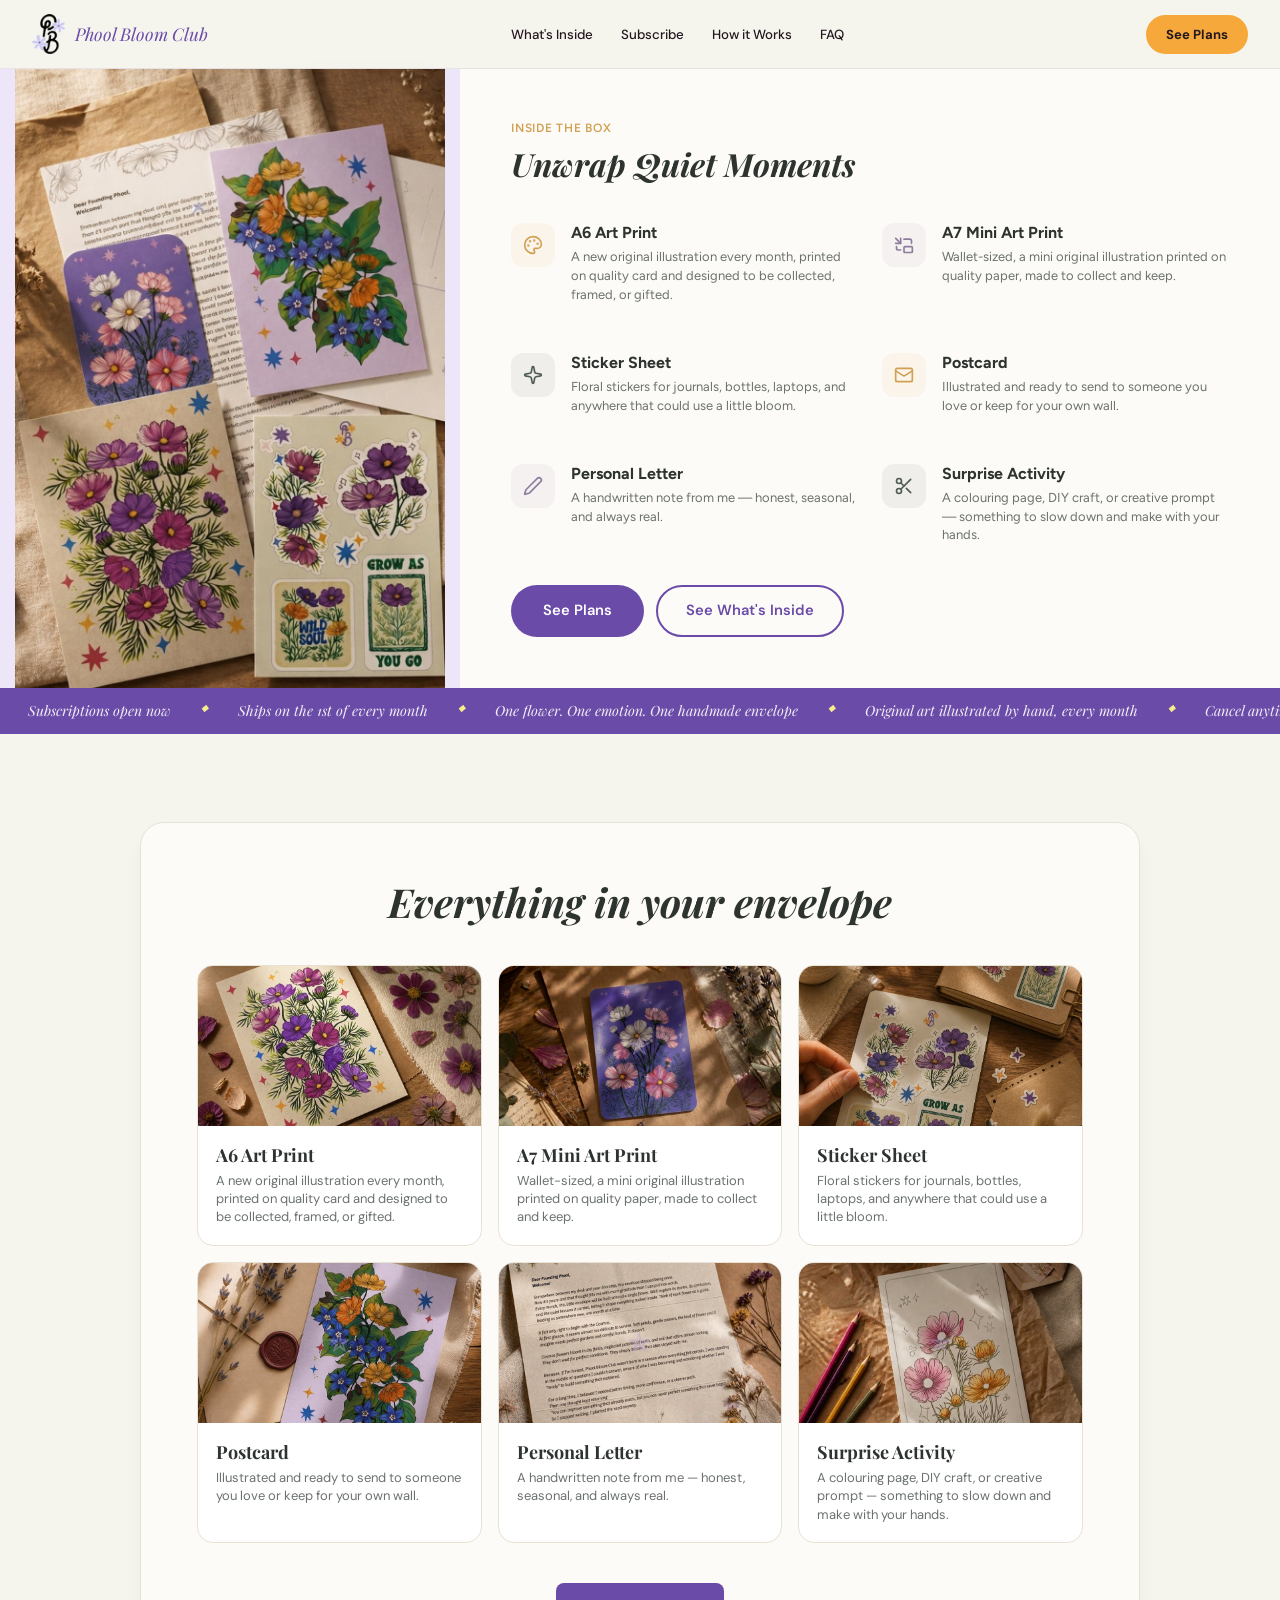
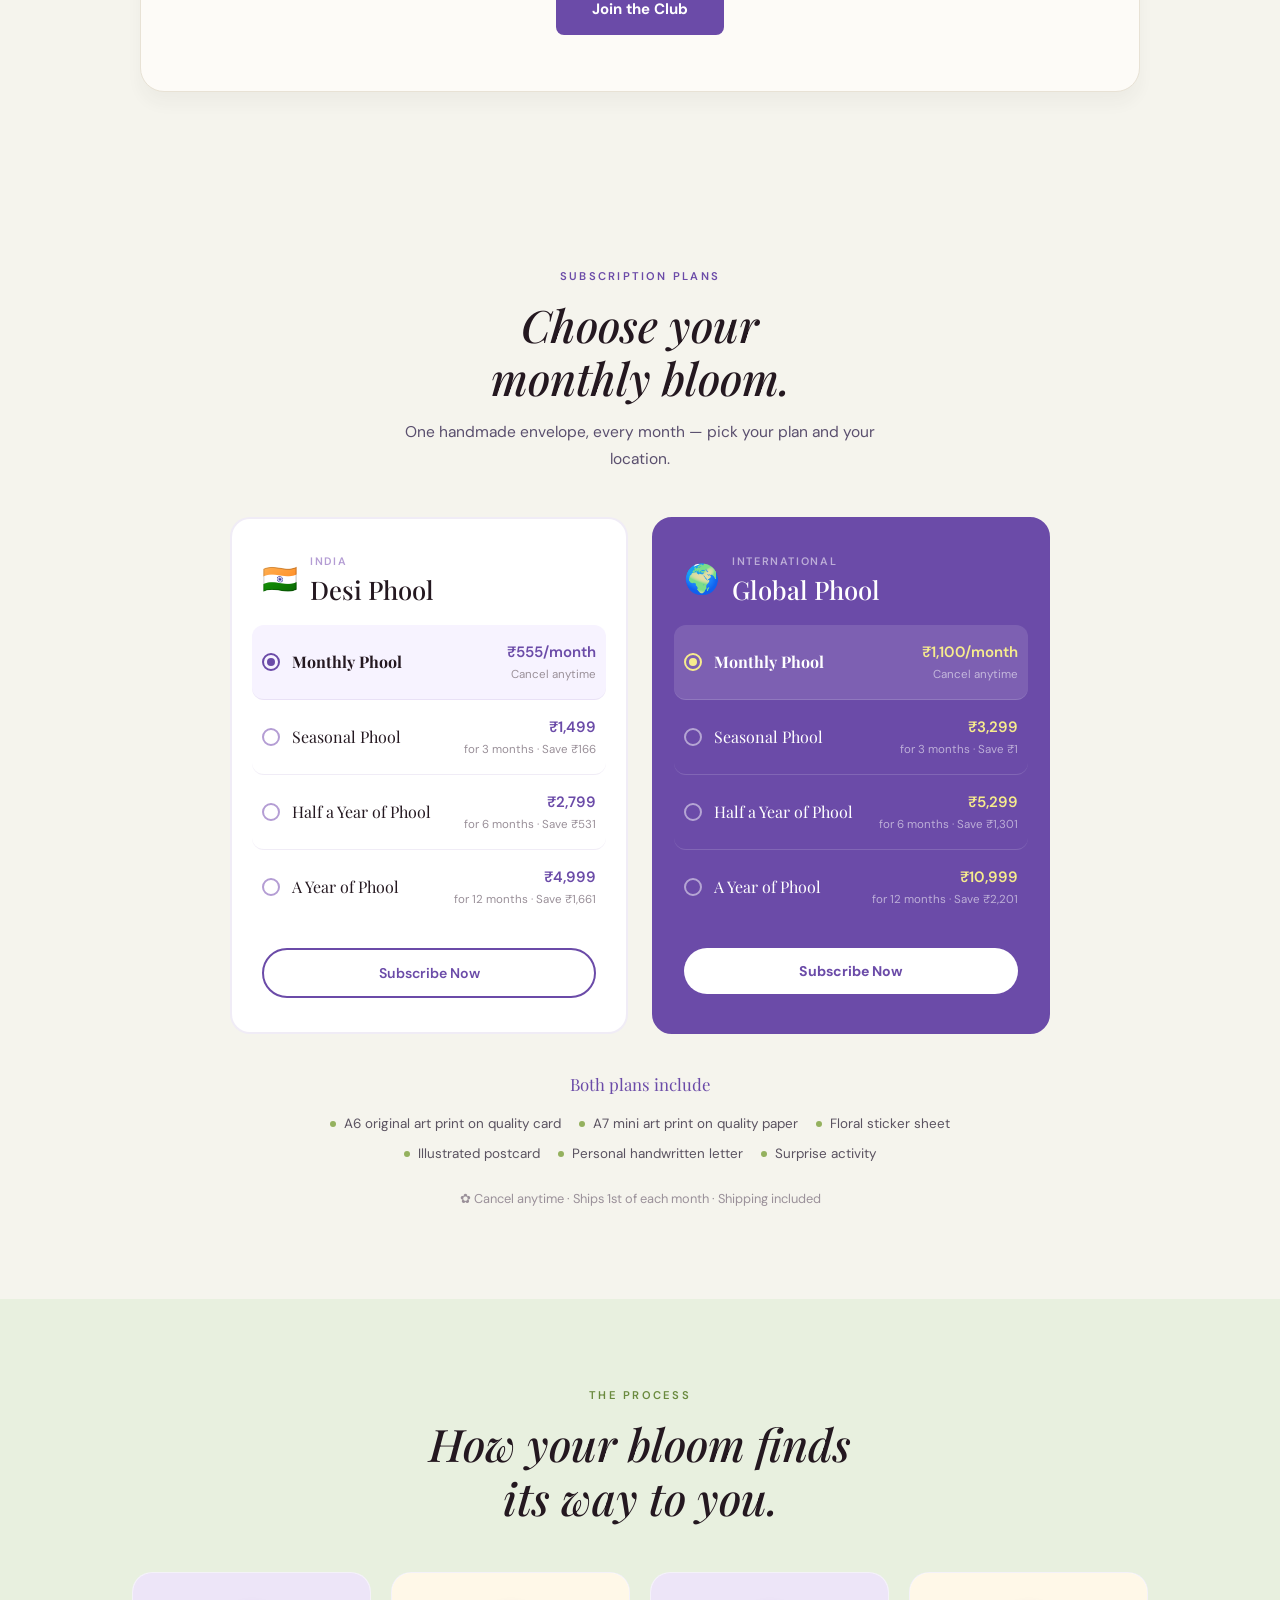
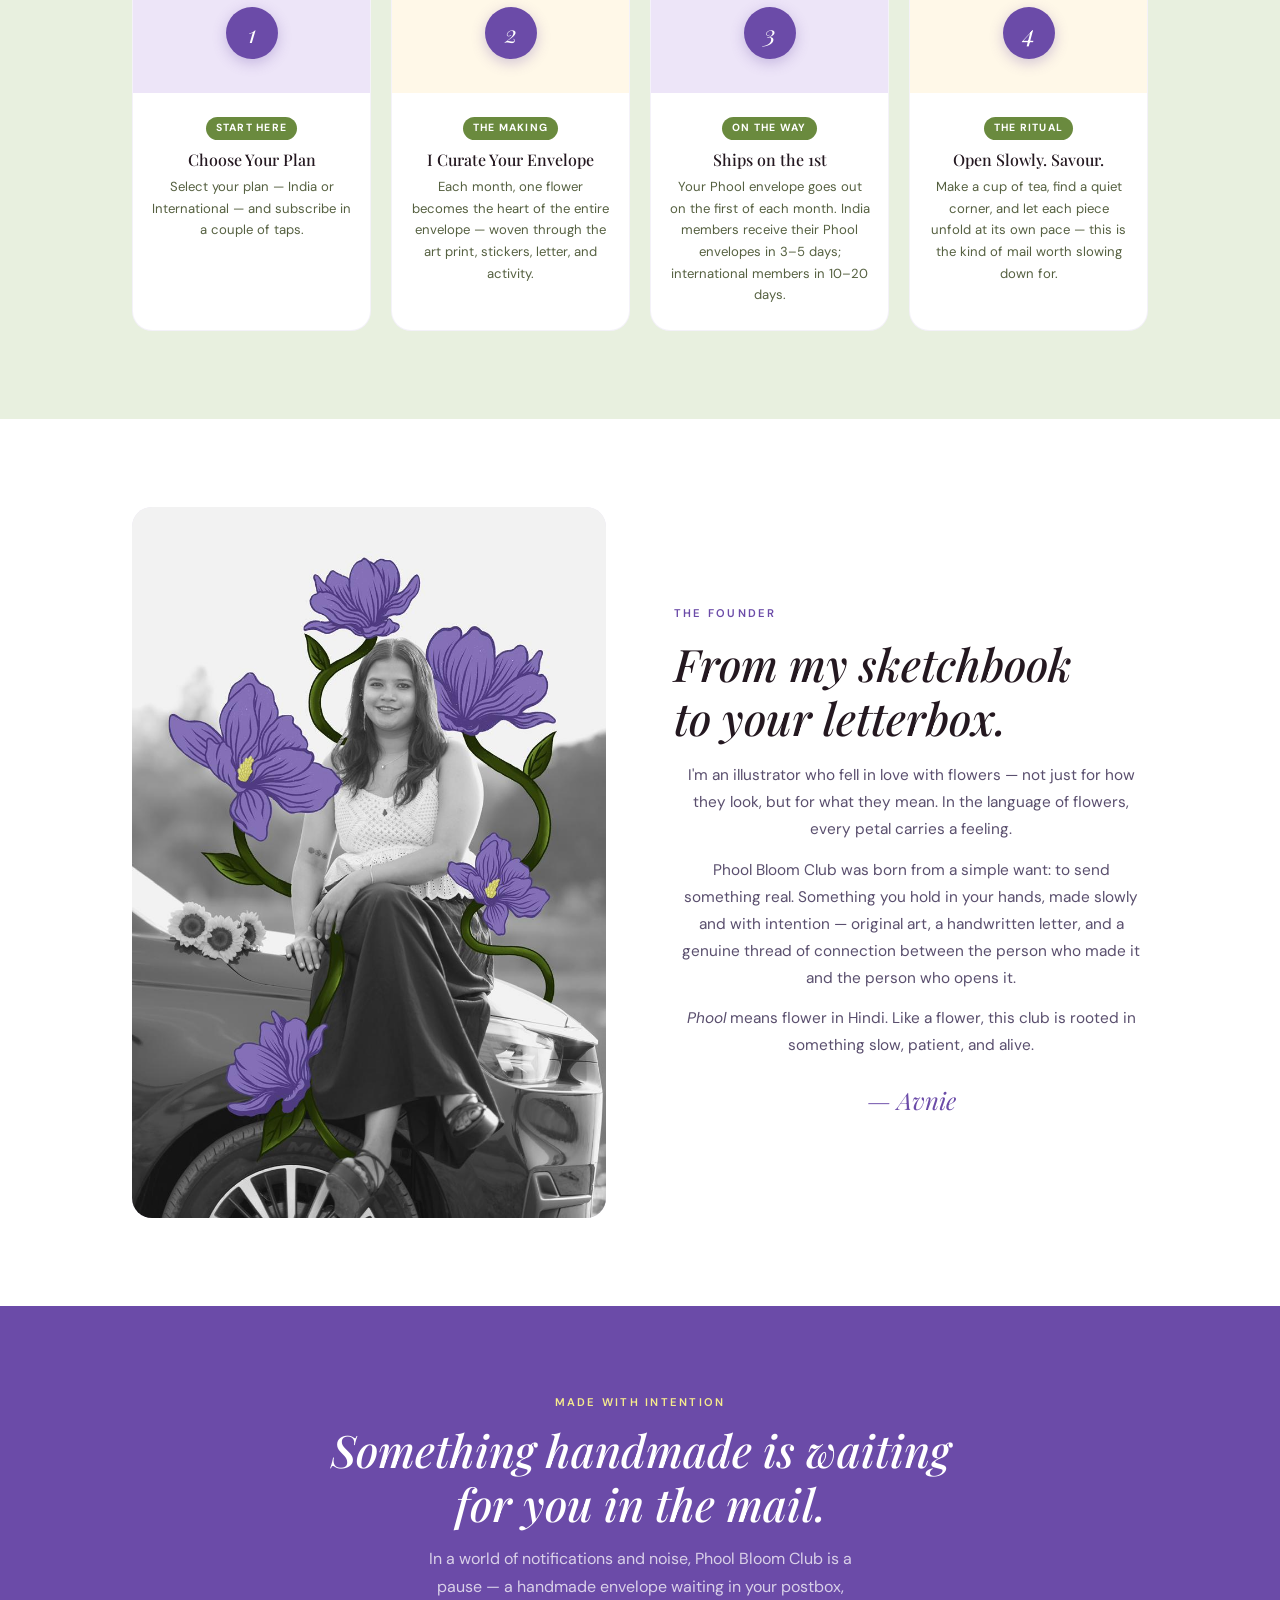
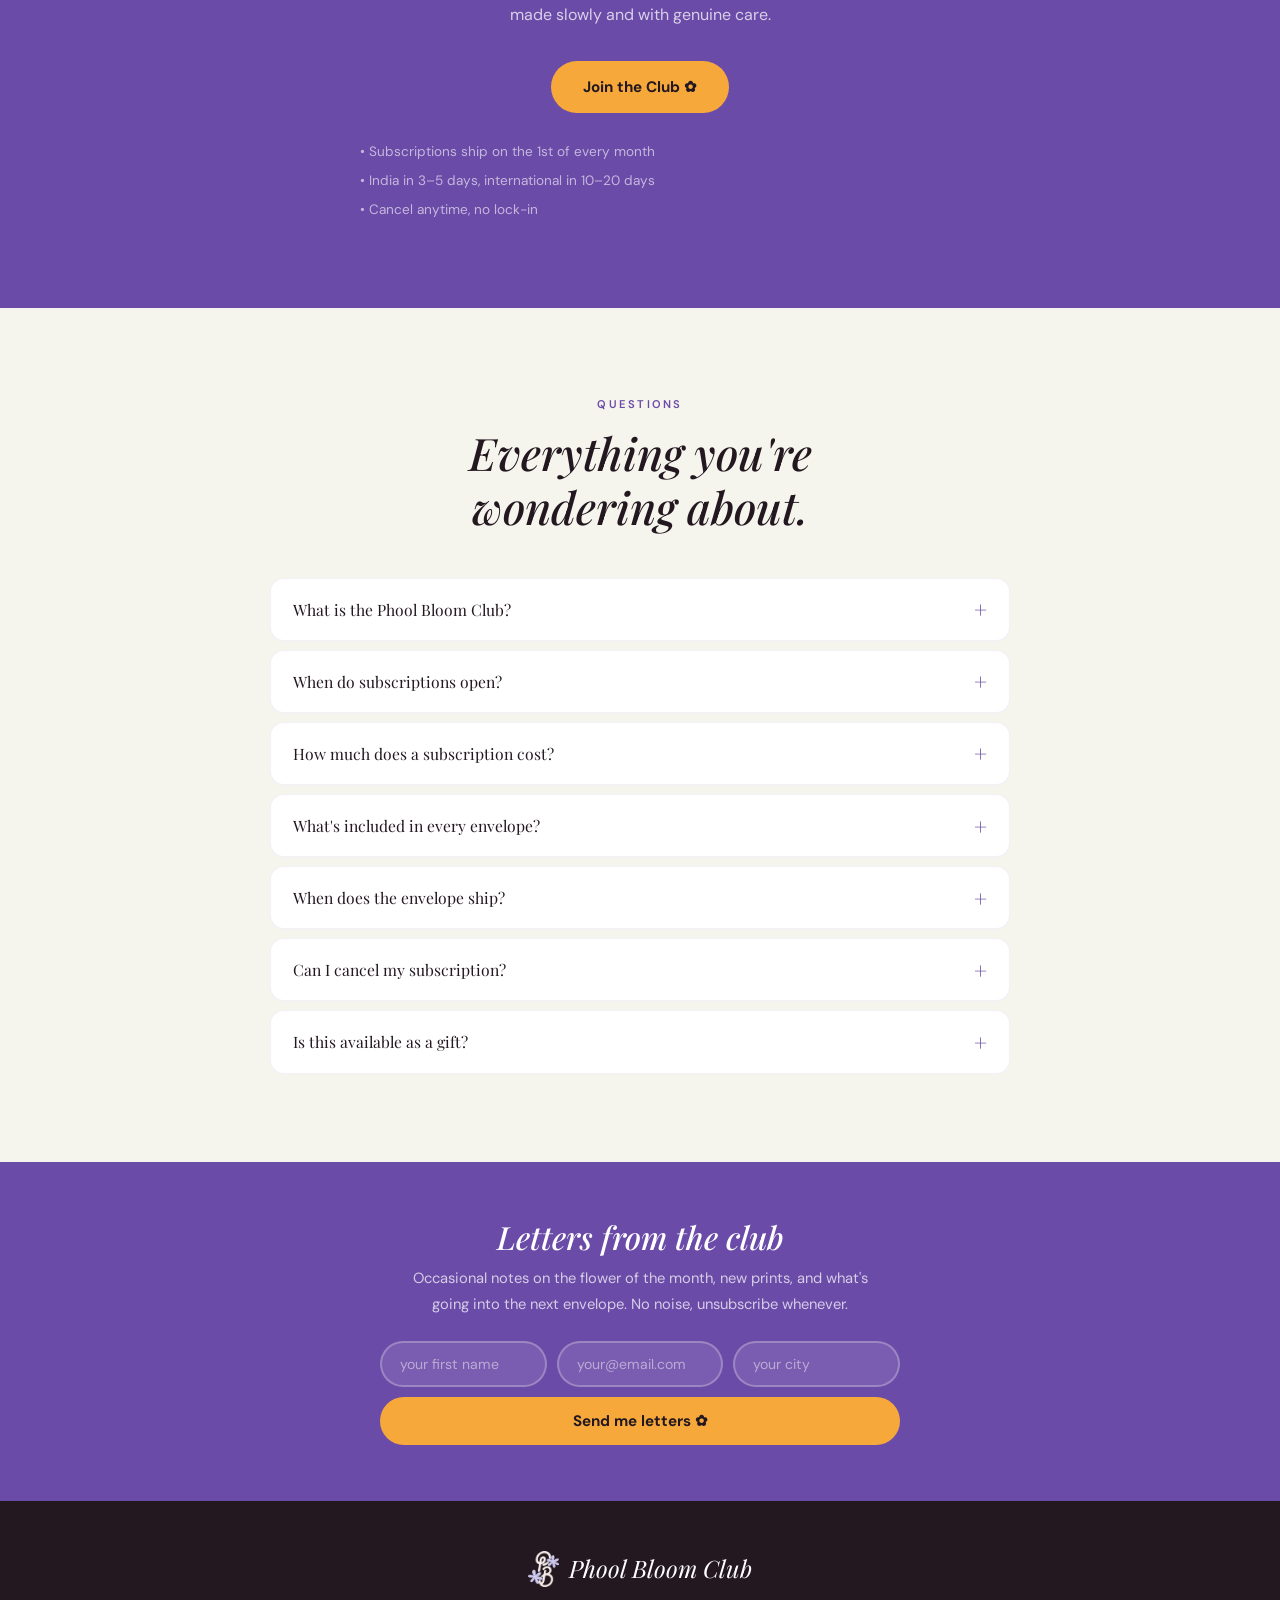
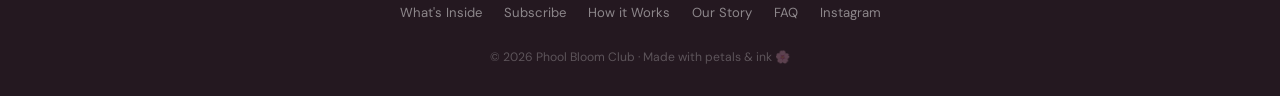
==== index.html @ 94ac7be0 "Show the Inside the Box photo whole instead of cropping it The new flat-lay is 900x1300 and the medi" ====
<!DOCTYPE html>
<html lang="en">
<head>
<meta charset="UTF-8">
<meta name="viewport" content="width=device-width, initial-scale=1.0">
<title>Phool Bloom Club — A Snail Mail Subscription</title>
<link rel="preconnect" href="https://fonts.googleapis.com">
<link rel="preconnect" href="https://fonts.gstatic.com" crossorigin>
<link href="https://fonts.googleapis.com/css2?family=Playfair+Display:ital,wght@0,400;0,500;0,600;0,700;1,400;1,500;1,600;1,700&family=Figtree:wght@400;600;700&family=DM+Sans:ital,wght@0,300;0,400;0,500;0,600;0,700;1,300;1,400&display=swap" rel="stylesheet">
<style>
:root {
  --purple:       #6b4ba8;
  --blue:         #3d6bc4;
  --amber:        #f6a93a;
  --yellow:       #f7ec8d;
  --green:        #94b15e;
  --cream:        #f5f4ed;
  --dark:         #241820;
  --purple-light: #ede5f8;
  --purple-mid:   #b49dd4;
  --purple-pale:  #f7f3ff;
  --green-light:  #e8f0df;
  --green-dark:   #6a8a3e;
  --green-mid:    #c6d9a8;
}

*,*::before,*::after{box-sizing:border-box;margin:0;padding:0}
html{scroll-behavior:smooth}
body{background:var(--cream);color:var(--dark);font-family:'DM Sans',sans-serif;font-size:16px;line-height:1.6;overflow-x:hidden}

/* TYPE */
h1,h2,h3,h4{font-family:'Playfair Display',serif;font-weight:500;line-height:1.2}
h1,h2{font-style:italic}
h3,h4{font-style:normal}
h1{font-size:clamp(2.6rem,5.5vw,5rem)}
h2{font-size:clamp(1.8rem,3.5vw,3rem)}
h3{font-size:clamp(1.1rem,2vw,1.6rem)}
h4{font-family:'Playfair Display',serif;font-style:normal;font-size:1.05rem;font-weight:500}
p{line-height:1.75}

/* body copy left-aligned; section headlines + labels stay centered */
.steps-grid,
.faq-grid{text-align:left}
.story-text p,
.story-sig{text-align:center}
.label{font-family:'DM Sans',sans-serif;font-style:normal;font-size:0.7rem;font-weight:600;letter-spacing:0.2em;text-transform:uppercase}
.container{max-width:1080px;margin:0 auto;padding:0 32px}
.text-center{text-align:center}

/* BUTTONS */
.btn-primary{display:inline-block;background:var(--purple);color:white;border:none;padding:14px 32px;border-radius:100px;font-weight:600;font-size:0.92rem;cursor:pointer;transition:all .25s;text-decoration:none;font-family:'DM Sans',sans-serif}
.btn-primary:hover{background:#5a3d92;transform:translateY(-2px);box-shadow:0 8px 24px rgba(107,75,168,.3)}
.btn-outline{display:inline-block;background:transparent;color:var(--purple);border:2px solid var(--purple);padding:12px 28px;border-radius:100px;font-weight:600;font-size:0.92rem;cursor:pointer;transition:all .2s;text-decoration:none;font-family:'DM Sans',sans-serif}
.btn-outline:hover{background:var(--purple-light)}
.btn-amber{display:inline-block;background:var(--amber);color:var(--dark);border:none;padding:14px 32px;border-radius:100px;font-weight:700;font-size:0.95rem;cursor:pointer;transition:all .2s;text-decoration:none;font-family:'DM Sans',sans-serif}
.btn-amber:hover{transform:translateY(-2px);box-shadow:0 8px 24px rgba(246,169,58,.4)}

/* ══ NAV ══ */
nav{position:fixed;top:0;left:0;right:0;z-index:100;background:rgba(245,244,237,.96);backdrop-filter:blur(14px);border-bottom:1px solid rgba(107,75,168,.1);padding:14px 32px;display:flex;align-items:center;justify-content:space-between}
.nav-logo-wrap{display:flex;align-items:center;gap:10px}
.nav-logo-text{font-family:'Playfair Display',serif;font-size:1.1rem;color:var(--purple);font-style:italic}
.nav-mark{height:40px;width:auto;display:block}
.nav-links{display:flex;gap:28px;list-style:none}
.nav-links a{font-size:0.83rem;font-weight:500;color:var(--dark);text-decoration:none;transition:color .2s;font-family:'DM Sans',sans-serif}
.nav-links a:hover{color:var(--purple)}
.nav-cta{background:var(--amber);color:var(--dark);border:none;padding:9px 20px;border-radius:100px;font-weight:700;font-size:0.82rem;cursor:pointer;transition:all .2s;text-decoration:none;font-family:'DM Sans',sans-serif}
.nav-cta:hover{transform:translateY(-1px);box-shadow:0 5px 16px rgba(246,169,58,.4)}

/* ══ SECTION HEADER ══ */
.section-header{margin-bottom:16px}
.section-header .label{display:block;color:var(--purple);margin-bottom:12px}
.section-header h2{margin-bottom:14px}
.section-header p{max-width:480px;margin:0 auto;color:#5a4f6e;font-size:.97rem}

/* ══ TICKER ══ */
.ticker-wrap{background:var(--purple);padding:10px 0;overflow:hidden;white-space:nowrap}
.ticker-inner{display:inline-flex;animation:tick 32s linear infinite}
.ticker-inner span{font-family:'Playfair Display',serif;font-style:italic;font-size:0.88rem;color:rgba(255,255,255,.9);padding:0 28px}
.ticker-inner .td{color:var(--yellow);font-size:0.6rem;vertical-align:middle;padding:0 2px}
@keyframes tick{from{transform:translateX(0)}to{transform:translateX(-50%)}}

/* ══ UNWRAP QUIET MOMENTS (Figma: Desktop-B-Overlay-Split 1:644) ══ */
.unwrap-section{padding:68px 0 0;background:var(--cream);position:relative}
.unwrap-panel{
  width:100%;text-align:left;
  background:#fdfbf7;border:none;border-radius:0;box-shadow:none;
  overflow:hidden;display:grid;
  /* Cap the media column near the photo's own width at this row height
     (900x1300 at ~620px tall is ~429px wide). Without the cap, 38% of a wide
     desktop leaves the contained photo stranded in 300px of lavender. */
  grid-template-columns:minmax(300px,min(38%,460px)) 1fr;
  align-items:stretch;
}
.unwrap-media{position:relative;min-height:min(78vh,620px);background:var(--purple-light);align-self:stretch}
/* contain, not cover: the photo is a 900x1300 flat-lay of the whole envelope
   and every item in it is the point, so cropping to fill the column cut the
   sticker sheet and postcard off the bottom. Contain shows all of it and lets
   the lavender show at the sides instead. */
.unwrap-media img{
  position:absolute;inset:0;width:100%;height:100%;
  object-fit:contain;object-position:center;display:block;
}
.unwrap-content{
  display:flex;flex-direction:column;justify-content:center;gap:40px;
  padding:clamp(32px,4vw,72px);
}
/* keep line lengths readable when the column goes very wide */
.unwrap-head,.unwrap-grid,.unwrap-cta-group{width:100%;max-width:860px;margin-inline:auto}
.unwrap-cta-group{display:flex;gap:12px;flex-wrap:wrap}
.unwrap-head{display:flex;flex-direction:column;gap:8px}
.unwrap-eyebrow{
  font-family:'Figtree',sans-serif;font-weight:600;font-size:12px;
  letter-spacing:.06em;text-transform:uppercase;color:#d1a153;
}
.unwrap-heading{
  font-family:'Playfair Display',serif;font-style:italic;font-weight:700;
  font-size:32px;line-height:1.15;color:#2d332f;margin:0;
}
.unwrap-grid{
  flex:1;display:grid;grid-template-columns:1fr 1fr;
  gap:24px;align-content:space-between;
}
.unwrap-item{display:flex;gap:16px;align-items:flex-start}
.unwrap-tile{
  width:44px;height:44px;border-radius:12px;flex-shrink:0;
  display:flex;align-items:center;justify-content:center;
}
.unwrap-tile--gold {background:rgba(209,161,83,.08);color:#d1a153}
.unwrap-tile--mauve{background:rgba(142,125,158,.08);color:#8e7d9e}
.unwrap-tile--sage {background:rgba(79,93,83,.08);color:#4f5d53}
.unwrap-icon{width:20px;height:20px;display:block}
.unwrap-text{display:flex;flex-direction:column;gap:4px;min-width:0}
.unwrap-text h4{
  font-family:'Figtree',sans-serif;font-style:normal;font-weight:700;
  font-size:16px;line-height:1.3;color:#2d332f;margin:0;
}
.unwrap-text p{
  font-family:'Figtree',sans-serif;font-size:13px;line-height:1.45;
  color:#6b726e;margin:0;
}

@media(max-width:900px){
  .unwrap-panel{grid-template-columns:1fr}
  /* Single column, so the media band is as wide as the screen. A fixed height
     plus contain would float the tall photo in a broad lavender field, so drop
     the height and let the image set it: the picture fills the width, the box
     hugs the picture, and 72vh stops it eating a whole phone screen. */
  .unwrap-media{min-height:0;width:fit-content;max-width:100%;margin-inline:auto}
  .unwrap-media img{
    position:static;width:auto;max-width:100%;height:auto;max-height:72vh;
    margin-inline:auto;
  }
  .unwrap-content{padding:36px 32px 32px;gap:32px}
  .unwrap-grid{align-content:start}
}
@media(max-width:600px){
  .unwrap-media{min-height:0}
  .unwrap-content{padding:28px 24px;gap:24px}
  .unwrap-heading{font-size:26px}
  .unwrap-grid{grid-template-columns:1fr;gap:20px}
  /* was: .unwrap-cta-group .btn-primary,.unwrap-cta-group .btn-outline{flex:1;text-align:center} */
  .unwrap-cta-group{flex-direction:column}
  .unwrap-cta-group .btn-primary,.unwrap-cta-group .btn-outline{width:100%;text-align:center}
}

/* ══ ENVELOPE SECTION (Figma: Desktop-C-Card-Grid 1:603 / Mobile-C-Card-Grid 8:152) ══ */
.envelope-section{padding:88px 0;background:var(--cream);position:relative}
.envelope-panel{
  max-width:1000px;margin:0 auto;
  background:#fdfbf7;
  border:1px solid #e8e2d5;
  border-radius:24px;
  padding:56px;
  box-shadow:0 12px 16px rgba(45,51,47,.04);
  display:flex;flex-direction:column;gap:40px;
}
.envelope-heading{
  font-family:'Playfair Display',serif;font-style:italic;font-weight:700;
  font-size:40px;line-height:1.15;color:#2d332f;text-align:center;margin:0;
}
.envelope-grid{display:grid;grid-template-columns:repeat(3,1fr);gap:16px}
.envelope-card{
  background:#fff;border:1px solid #e8e2d5;border-radius:16px;
  overflow:hidden;display:flex;flex-direction:column;
  transition:transform .3s,box-shadow .3s;
}
.envelope-card:hover{transform:translateY(-3px);box-shadow:0 12px 28px rgba(45,51,47,.08)}
.envelope-card-media{
  position:relative;height:160px;flex-shrink:0;overflow:hidden;
  background:var(--purple-light);
  display:flex;align-items:center;justify-content:center;
}
.envelope-card-media::after{
  content:'\272F';font-size:1.7rem;color:var(--purple-mid);opacity:.5;line-height:1;
}
.envelope-card-img{
  position:absolute;inset:0;width:100%;height:100%;
  object-fit:cover;display:block;
}
.envelope-card-body{padding:18px;display:flex;flex-direction:column;gap:6px}
.envelope-card-body h4{
  font-family:'Playfair Display',serif;font-style:normal;font-weight:700;
  font-size:18px;line-height:1.25;color:#2d332f;margin:0;
}
.envelope-card-body p{
  font-family:'DM Sans',sans-serif;font-size:13px;line-height:1.4;color:#6b726e;margin:0;
}
.envelope-footer{display:flex;flex-direction:column;align-items:center;gap:12px}
.envelope-cta{
  display:inline-flex;align-items:center;justify-content:center;
  background:var(--purple);color:#fff;text-decoration:none;
  font-family:'DM Sans',sans-serif;font-weight:700;font-size:15px;
  padding:14px 36px;border-radius:8px;transition:all .25s;
}
.envelope-cta:hover{background:#5a3d92;transform:translateY(-2px);box-shadow:0 8px 24px rgba(107,75,168,.3)}
.envelope-note{
  display:none;
  font-family:'DM Sans',sans-serif;font-size:12px;color:#6b726e;text-align:center;margin:0;
}

@media(max-width:900px){
  .envelope-grid{grid-template-columns:repeat(2,1fr)}
  .envelope-panel{padding:40px}
}
@media(max-width:600px){
  .envelope-section{padding:56px 0}
  .envelope-panel{padding:24px;gap:28px;border-radius:24px}
  .envelope-heading{font-size:28px}
  .envelope-grid{grid-template-columns:1fr;gap:16px}
  .envelope-card{border-radius:12px}
  .envelope-card-media{height:130px}
  .envelope-card-body{padding:14px;gap:4px}
  .envelope-card-body h4{font-size:16px}
  .envelope-card-body p{font-size:12px}
  .envelope-cta{
    width:100%;background:var(--amber);color:var(--dark);
    font-size:14px;padding:12px 24px;
  }
  .envelope-cta:hover{background:var(--amber);box-shadow:0 8px 24px rgba(246,169,58,.4)}
  .envelope-note{display:block}
}

@keyframes pulse{0%,100%{opacity:1;transform:scale(1)}50%{opacity:.35;transform:scale(.8)}}


/* form state additions */
[hidden]{display:none !important}
@keyframes fadeIn{from{opacity:0;transform:translateY(10px)}to{opacity:1;transform:translateY(0)}}

/* ══ PRICING ══ */
.pricing-section{padding:88px 0;background:var(--cream)}
.pricing-grid{display:grid;grid-template-columns:repeat(2,1fr);gap:24px;max-width:640px;margin:44px auto 0}
.pricing-card{background:white;border-radius:20px;padding:40px 32px;border:2px solid rgba(107,75,168,.1);position:relative;transition:all .3s}
.pricing-card:hover{border-color:var(--purple);transform:translateY(-5px);box-shadow:0 16px 40px rgba(107,75,168,.12)}
.pricing-card.featured{background:var(--purple);border-color:var(--purple)}
.tier-emoji{font-size:1.8rem;margin-bottom:10px;display:block}
.tier-lbl{display:block;font-size:0.68rem;font-weight:600;letter-spacing:.15em;text-transform:uppercase;color:var(--purple-mid);margin-bottom:5px;font-family:'DM Sans',sans-serif}
.pricing-card.featured .tier-lbl{color:rgba(255,255,255,.55)}
.pricing-card h3{color:var(--dark);margin-bottom:2px}
.pricing-card.featured h3{color:white}
.p-amount{font-family:'Playfair Display',serif;font-style:italic;font-size:3rem;font-weight:600;color:var(--purple);line-height:1;margin:16px 0 4px}
.pricing-card.featured .p-amount{color:var(--yellow)}
.p-period{font-size:.8rem;color:#9a9099;margin-bottom:24px;font-family:'DM Sans',sans-serif}
.pricing-card.featured .p-period{color:rgba(255,255,255,.55)}
.p-features{list-style:none;display:flex;flex-direction:column;gap:9px;margin-bottom:28px;text-align:left}
.p-features li{font-size:.86rem;color:#5a5260;display:flex;align-items:center;gap:9px;font-family:'DM Sans',sans-serif}
.p-features li::before{content:'';width:6px;height:6px;background:var(--green);border-radius:50%;flex-shrink:0}
.pricing-card.featured .p-features li{color:rgba(255,255,255,.82)}
.pricing-card.featured .p-features li::before{background:var(--yellow)}
.btn-po{display:block;text-align:center;border:2px solid var(--purple);color:var(--purple);padding:12px;border-radius:100px;font-weight:600;font-size:.88rem;text-decoration:none;transition:all .2s;cursor:pointer;background:transparent;font-family:'DM Sans',sans-serif;width:100%}
.btn-po:hover{background:var(--purple-light)}
.btn-pw{display:block;text-align:center;background:white;color:var(--purple);padding:12px;border-radius:100px;font-weight:700;font-size:.88rem;text-decoration:none;transition:all .2s;cursor:pointer;border:none;font-family:'DM Sans',sans-serif;width:100%}
.btn-pw:hover{background:var(--yellow)}
.p-note{text-align:center;margin-top:24px;font-size:.8rem;color:#9a9099;font-family:'DM Sans',sans-serif}

/* multi-tier pricing */
.pricing-grid2{display:grid;grid-template-columns:repeat(2,1fr);gap:24px;max-width:820px;margin:44px auto 0}
.plan-block{background:white;border-radius:20px;padding:34px 30px;border:2px solid rgba(107,75,168,.1);transition:all .3s;text-align:left;display:flex;flex-direction:column}
.plan-block:hover{border-color:var(--purple);transform:translateY(-5px);box-shadow:0 16px 40px rgba(107,75,168,.12)}
.plan-block.featured{background:var(--purple);border-color:var(--purple)}
.plan-head{display:flex;align-items:center;gap:12px;margin-bottom:20px}
.plan-emoji{font-size:1.8rem;line-height:1}
.plan-region{display:block;font-size:.68rem;font-weight:600;letter-spacing:.15em;text-transform:uppercase;color:var(--purple-mid);margin-bottom:3px;font-family:'DM Sans',sans-serif}
.plan-block.featured .plan-region{color:rgba(255,255,255,.55)}
.plan-head h3{color:var(--dark);margin:0}
.plan-block.featured .plan-head h3{color:white}
/* ── Selectable tier rows (ARIA radiogroup) ──────────────────────────
   Rows are real radio options. Selection is signalled three ways so it
   never depends on colour alone: the marker changes shape (ring → filled),
   the tier name changes weight, and aria-checked changes for AT. */
.tier-list{display:flex;flex-direction:column;margin:0 -10px}
.tier-row{display:flex;align-items:center;justify-content:space-between;gap:12px;padding:14px 10px;border-bottom:1px solid rgba(107,75,168,.1);border-radius:12px;cursor:pointer;transition:background .2s;min-height:44px;box-sizing:border-box;-webkit-tap-highlight-color:transparent}
.plan-block.featured .tier-row{border-bottom-color:rgba(255,255,255,.15)}
.tier-row:last-of-type{border-bottom:none}
.tier-row:hover{background:rgba(107,75,168,.06)}
.plan-block.featured .tier-row:hover{background:rgba(255,255,255,.08)}
.tier-row:focus-visible{outline:3px solid var(--purple);outline-offset:2px}
.plan-block.featured .tier-row:focus-visible{outline:3px solid var(--yellow);outline-offset:2px}
/* Cue 1 — marker shape */
.tier-dot{flex:0 0 auto;width:18px;height:18px;border-radius:50%;border:2px solid var(--purple-mid);position:relative;transition:border-color .2s}
.plan-block.featured .tier-dot{border-color:rgba(255,255,255,.5)}
.tier-row[aria-checked="true"] .tier-dot{border-color:var(--purple)}
.tier-row[aria-checked="true"] .tier-dot::after{content:"";position:absolute;inset:3px;border-radius:50%;background:var(--purple)}
.plan-block.featured .tier-row[aria-checked="true"] .tier-dot{border-color:var(--yellow)}
.plan-block.featured .tier-row[aria-checked="true"] .tier-dot::after{background:var(--yellow)}
/* Cue 2 — weight. Cue 3 — background tint (supporting, never the only signal) */
.tier-row[aria-checked="true"] .tier-name{font-weight:700}
.tier-row[aria-checked="true"]{background:var(--purple-pale)}
.plan-block.featured .tier-row[aria-checked="true"]{background:rgba(255,255,255,.12)}
@media(prefers-reduced-motion:reduce){.tier-row,.tier-dot{transition:none}}
.tier-name{font-family:'Playfair Display',serif;font-style:normal;font-size:1rem;color:var(--dark)}
.plan-block.featured .tier-name{color:white}
.tier-meta{text-align:right;margin-left:auto;flex-shrink:0}
.tier-price{font-family:'DM Sans',sans-serif;font-weight:600;font-size:.94rem;color:var(--purple)}
.plan-block.featured .tier-price{color:var(--yellow)}
.tier-save{display:block;font-size:.72rem;color:#9a9099;margin-top:2px;font-family:'DM Sans',sans-serif}
.plan-block.featured .tier-save{color:rgba(255,255,255,.55)}
.plan-block .btn-po,.plan-block .btn-pw{margin-top:24px}
.plans-include{max-width:680px;margin:36px auto 0;text-align:center}
.plans-include-title{font-family:'Playfair Display',serif;font-style:normal;font-size:1.05rem;color:var(--purple);margin-bottom:14px}
.plans-include-list{list-style:none;display:flex;flex-wrap:wrap;justify-content:center;gap:8px 18px;padding:0}
.plans-include-list li{font-size:.84rem;color:#5a5260;display:flex;align-items:center;gap:8px;font-family:'DM Sans',sans-serif}
.plans-include-list li::before{content:'';width:6px;height:6px;background:var(--green);border-radius:50%;flex-shrink:0}

/* ══ HOW IT WORKS ══ */
.how-section{padding:88px 0;background:var(--green-light);position:relative;overflow:hidden}

.steps-grid{
  display:grid;grid-template-columns:repeat(4,1fr);gap:20px;
  margin-top:48px;
}
.step-card{
  background:white;border-radius:20px;
  overflow:hidden;
  border:1.5px solid rgba(107,75,168,.07);
  transition:all .3s;
  display:flex;flex-direction:column;
}
.step-card:hover{transform:translateY(-5px);box-shadow:0 14px 36px rgba(107,75,168,.12)}
.step-card-arch{
  background:var(--purple-light);
  height:120px;
  display:flex;align-items:center;justify-content:center;
  position:relative;
}
.step-card-arch-inner{
  width:100%;height:100%;
  display:flex;align-items:center;justify-content:center;
  position:relative;z-index:2;
}
.step-number-circle{
  width:52px;height:52px;border-radius:50%;
  background:var(--purple);color:white;
  font-family:'Playfair Display',serif;font-size:1.5rem;font-style:italic;
  display:flex;align-items:center;justify-content:center;
  box-shadow:0 4px 14px rgba(107,75,168,.3);
}

.step-card-body{padding:20px 18px 24px;flex:1;text-align:center}
.step-card-body h4{font-family:'Playfair Display',serif;font-style:normal;font-size:1rem;color:var(--dark);margin-bottom:7px}
.step-card-body p{font-size:.82rem;color:#556040;line-height:1.65;font-family:'DM Sans',sans-serif}
.step-tag{display:inline-block;background:var(--green-dark);color:white;font-size:0.65rem;font-weight:700;letter-spacing:.12em;text-transform:uppercase;padding:3px 10px;border-radius:100px;margin-bottom:10px;font-family:'DM Sans',sans-serif}

/* ══ STORY ══ */
.story-section{padding:88px 0;background:white;position:relative;overflow:hidden}
.story-inner{display:grid;grid-template-columns:1fr 1fr;gap:68px;align-items:center}
.story-img{
  background:var(--purple-light);border-radius:20px;
  overflow:hidden;position:relative;
}
.story-img img{display:block;width:100%;height:auto}
.story-text .label{color:var(--purple);display:block;margin-bottom:14px}
.story-text h2{margin-bottom:18px}
.story-text p{color:#5a4f6e;margin-bottom:14px;font-size:.96rem}
.story-sig{font-family:'Playfair Display',serif;font-style:italic;font-size:1.5rem;color:var(--purple);margin-top:22px}

/* ══ FEEL / CTA SECTION ══ */
.feel-section{padding:88px 0;background:var(--purple);position:relative;overflow:hidden;text-align:center}
.feel-section .label{color:var(--yellow);display:block;margin-bottom:12px}
.feel-section h2{color:white;margin-bottom:14px}
.feel-section p{color:rgba(255,255,255,.74);max-width:440px;margin:0 auto 32px}

/* ══ FAQ ══ */
.faq-section{padding:88px 0;background:var(--cream);position:relative;overflow:hidden}
.faq-grid{max-width:740px;margin:44px auto 0;display:flex;flex-direction:column;gap:9px}
.faq-item{background:white;border-radius:14px;border:1.5px solid rgba(107,75,168,.08);overflow:hidden}
.faq-q{padding:18px 22px;cursor:pointer;display:flex;justify-content:space-between;align-items:center;font-family:'Playfair Display',serif;font-style:normal;font-size:.98rem;color:var(--dark);user-select:none}
.faq-q:hover{background:var(--cream)}
.faq-tog{font-size:1.4rem;color:var(--purple);transition:transform .3s;flex-shrink:0;line-height:1}
.faq-item.open .faq-tog{transform:rotate(45deg)}
.faq-a{padding:0 22px 18px;color:#5a4f6e;font-size:.88rem;line-height:1.8;display:none;font-family:'DM Sans',sans-serif}
.faq-item.open .faq-a{display:block}

/* ══ FOOTER ══ */
footer{background:var(--dark);padding:48px 32px 28px;text-align:center}
.footer-logo-wrap{display:flex;align-items:center;justify-content:center;gap:10px;margin-bottom:14px}
.footer-logo-text{font-family:'Playfair Display',serif;font-style:italic;font-size:1.5rem;color:white}
.footer-mark{height:36px;width:auto;display:block}
.footer-links{display:flex;gap:22px;justify-content:center;flex-wrap:wrap;margin-bottom:24px}
.footer-links a{color:rgba(255,255,255,.48);font-size:.82rem;text-decoration:none;transition:color .2s;font-family:'DM Sans',sans-serif}
.footer-links a:hover{color:var(--yellow)}
.footer-copy{color:rgba(255,255,255,.26);font-size:.76rem;font-family:'DM Sans',sans-serif}

/* REVEAL */
.reveal{opacity:0;transform:translateY(18px);transition:opacity .6s ease,transform .6s ease}
.reveal.vis{opacity:1;transform:translateY(0)}

/* RESPONSIVE */
/* ══ LETTERS FROM THE CLUB — slim email-capture band above the footer ══ */
.letters-band{background:var(--purple);padding:56px 0}
.letters-inner{text-align:center;max-width:640px}
.letters-band h2{color:white;margin-bottom:10px;font-size:clamp(1.5rem,2.6vw,2rem)}
.letters-sub{color:rgba(255,255,255,.72);font-size:.92rem;max-width:460px;margin:0 auto 24px}
.letters-form{display:flex;flex-wrap:wrap;gap:10px;justify-content:center;max-width:520px;margin:0 auto}
.letters-form input{flex:1 1 150px;min-width:0;padding:12px 18px;border-radius:100px;border:2px solid rgba(255,255,255,.25);background:rgba(255,255,255,.1);color:white;font-family:'DM Sans',sans-serif;font-size:.88rem;outline:none;transition:border-color .2s;min-height:44px}
.letters-form input::placeholder{color:rgba(255,255,255,.48)}
.letters-form input:focus{border-color:var(--yellow)}
.letters-form button.btn-amber{font-family:'DM Sans',sans-serif;display:inline-flex;align-items:center;justify-content:center;gap:8px;flex:1 1 100%;min-height:44px}
.letters-form button.btn-amber:disabled{opacity:.6;cursor:not-allowed;transform:none;box-shadow:none}
.letters-form .btn-loading{display:none}
.letters-form button.is-loading .btn-label{display:none}
.letters-form button.is-loading .btn-loading{display:inline}
.letters-error{max-width:520px;margin:14px auto 0;color:#ffd6d6;font-size:.85rem;font-family:'DM Sans',sans-serif;background:rgba(255,80,80,.15);border:1px solid rgba(255,120,120,.35);padding:10px 16px;border-radius:8px}
.letters-success{max-width:480px;margin:0 auto;padding:28px 24px;background:rgba(255,255,255,.08);border:1px solid rgba(255,255,255,.2);border-radius:14px;color:white;animation:fadeIn .5s ease}
.letters-success-icon{font-size:34px;color:var(--yellow);margin-bottom:10px;line-height:1}
.letters-success h3{font-family:'Playfair Display',serif;font-style:normal;font-weight:500;font-size:1.3rem;color:white;margin-bottom:8px}
.letters-success p{color:rgba(255,255,255,.78);font-size:.92rem;font-family:'DM Sans',sans-serif}

@media(max-width:900px){
  .steps-grid{grid-template-columns:repeat(2,1fr)}
  .story-inner{grid-template-columns:1fr}
  .pricing-grid{grid-template-columns:1fr;max-width:360px}
  .pricing-grid2{grid-template-columns:1fr;max-width:440px}
}
@media(max-width:600px){
  .nav-links{display:none}
  .steps-grid{grid-template-columns:1fr}
  /* Comfortable tap targets on touch screens (min 44px is enforced above) */
  .tier-row{min-height:48px;padding:12px 10px}
  .letters-form input{flex:1 1 100%}
}
</style>
</head>
<body>

<!-- ═══ NAV ═══ -->
<nav>
  <div class="nav-logo-wrap">
    <img class="nav-mark" src="/logo-nav.png" alt="Phool Bloom Club">
    <span class="nav-logo-text">Phool Bloom Club</span>
  </div>
  <ul class="nav-links">
    <li><a href="#inside">What's Inside</a></li>
    <li><a href="#pricing">Subscribe</a></li>
    <li><a href="#how">How it Works</a></li>
    <li><a href="#faq">FAQ</a></li>
  </ul>
  <a href="#pricing" class="nav-cta">See Plans</a>
</nav>

<!-- ═══ UNWRAP QUIET MOMENTS ═══ -->
<section class="unwrap-section" id="inside">
    <div class="unwrap-panel reveal">
      <div class="unwrap-media">
        <img src="images/envelope/inside-the-box.jpg" alt="An overhead flat-lay of the month's envelope contents — art prints, a sticker sheet, a colouring page, a letter and a postcard arranged on kraft paper" loading="lazy">
      </div>
      <div class="unwrap-content">
        <div class="unwrap-head">
          <span class="unwrap-eyebrow">Inside the Box</span>
          <h2 class="unwrap-heading">Unwrap Quiet Moments</h2>
        </div>
        <div class="unwrap-grid">
        <div class="unwrap-item">
          <div class="unwrap-tile unwrap-tile--gold"><svg class="unwrap-icon" viewBox="0 0 24 24" fill="none" stroke="currentColor" stroke-width="2" stroke-linecap="round" stroke-linejoin="round" aria-hidden="true"><path d="M12 22a1 1 0 0 1 0-20 10 9 0 0 1 10 9 5 5 0 0 1-5 5h-2.25a1.75 1.75 0 0 0-1.4 2.8l.3.4a1.75 1.75 0 0 1-1.4 2.8z" /> <circle cx="13.5" cy="6.5" r=".5" fill="currentColor" /> <circle cx="17.5" cy="10.5" r=".5" fill="currentColor" /> <circle cx="6.5" cy="12.5" r=".5" fill="currentColor" /> <circle cx="8.5" cy="7.5" r=".5" fill="currentColor" /></svg></div>
          <div class="unwrap-text">
            <h4>A6 Art Print</h4>
            <p>A new original illustration every month, printed on quality card and designed to be collected, framed, or gifted.</p>
          </div>
        </div>
        <div class="unwrap-item">
          <div class="unwrap-tile unwrap-tile--mauve"><svg class="unwrap-icon" viewBox="0 0 24 24" fill="none" stroke="currentColor" stroke-width="2" stroke-linecap="round" stroke-linejoin="round" aria-hidden="true"><path d="M2 10h6V4" /> <path d="m2 4 6 6" /> <path d="M21 10V7a2 2 0 0 0-2-2h-7" /> <path d="M3 14v2a2 2 0 0 0 2 2h3" /> <rect x="12" y="14" width="10" height="7" rx="1" /></svg></div>
          <div class="unwrap-text">
            <h4>A7 Mini Art Print</h4>
            <p>Wallet-sized, a mini original illustration printed on quality paper, made to collect and keep.</p>
          </div>
        </div>
        <div class="unwrap-item">
          <div class="unwrap-tile unwrap-tile--sage"><svg class="unwrap-icon" viewBox="0 0 24 24" fill="none" stroke="currentColor" stroke-width="2" stroke-linecap="round" stroke-linejoin="round" aria-hidden="true"><path d="M11.017 2.814a1 1 0 0 1 1.966 0l1.051 5.558a2 2 0 0 0 1.594 1.594l5.558 1.051a1 1 0 0 1 0 1.966l-5.558 1.051a2 2 0 0 0-1.594 1.594l-1.051 5.558a1 1 0 0 1-1.966 0l-1.051-5.558a2 2 0 0 0-1.594-1.594l-5.558-1.051a1 1 0 0 1 0-1.966l5.558-1.051a2 2 0 0 0 1.594-1.594z" /></svg></div>
          <div class="unwrap-text">
            <h4>Sticker Sheet</h4>
            <p>Floral stickers for journals, bottles, laptops, and anywhere that could use a little bloom.</p>
          </div>
        </div>
        <div class="unwrap-item">
          <div class="unwrap-tile unwrap-tile--gold"><svg class="unwrap-icon" viewBox="0 0 24 24" fill="none" stroke="currentColor" stroke-width="2" stroke-linecap="round" stroke-linejoin="round" aria-hidden="true"><path d="m22 7-8.991 5.727a2 2 0 0 1-2.009 0L2 7" /> <rect x="2" y="4" width="20" height="16" rx="2" /></svg></div>
          <div class="unwrap-text">
            <h4>Postcard</h4>
            <p>Illustrated and ready to send to someone you love or keep for your own wall.</p>
          </div>
        </div>
        <div class="unwrap-item">
          <div class="unwrap-tile unwrap-tile--mauve"><svg class="unwrap-icon" viewBox="0 0 24 24" fill="none" stroke="currentColor" stroke-width="2" stroke-linecap="round" stroke-linejoin="round" aria-hidden="true"><path d="M21.174 6.812a1 1 0 0 0-3.986-3.987L3.842 16.174a2 2 0 0 0-.5.83l-1.321 4.352a.5.5 0 0 0 .623.622l4.353-1.32a2 2 0 0 0 .83-.497z" /></svg></div>
          <div class="unwrap-text">
            <h4>Personal Letter</h4>
            <p>A handwritten note from me &mdash; honest, seasonal, and always real.</p>
          </div>
        </div>
        <div class="unwrap-item">
          <div class="unwrap-tile unwrap-tile--sage"><svg class="unwrap-icon" viewBox="0 0 24 24" fill="none" stroke="currentColor" stroke-width="2" stroke-linecap="round" stroke-linejoin="round" aria-hidden="true"><circle cx="6" cy="6" r="3" /> <path d="M8.12 8.12 12 12" /> <path d="M20 4 8.12 15.88" /> <circle cx="6" cy="18" r="3" /> <path d="M14.8 14.8 20 20" /></svg></div>
          <div class="unwrap-text">
            <h4>Surprise Activity</h4>
            <p>A colouring page, DIY craft, or creative prompt &mdash; something to slow down and make with your hands.</p>
          </div>
        </div>
        </div>
        <div class="unwrap-cta-group">
          <a href="#pricing" class="btn-primary">See Plans</a>
          <a href="#envelope" class="btn-outline">See What's Inside</a>
        </div>
      </div>
    </div>
</section>

<!-- ══ TICKER ══ -->
<div class="ticker-wrap">
  <div class="ticker-inner">
    <span>Subscriptions open now</span><span class="td">◆</span>
    <span>Ships on the 1st of every month</span><span class="td">◆</span>
    <span>One flower. One emotion. One handmade envelope</span><span class="td">◆</span>
    <span>Original art illustrated by hand, every month</span><span class="td">◆</span>
    <span>Cancel anytime</span><span class="td">◆</span>
    <span>India ₹555 · International ₹1100</span><span class="td">◆</span>
    <span>Handmade in Pune, sent worldwide</span><span class="td">◆</span>
    <span>Subscriptions open now</span><span class="td">◆</span>
    <span>Ships on the 1st of every month</span><span class="td">◆</span>
    <span>One flower. One emotion. One handmade envelope</span><span class="td">◆</span>
    <span>Original art illustrated by hand, every month</span><span class="td">◆</span>
    <span>Cancel anytime</span><span class="td">◆</span>
    <span>India ₹555 · International ₹1100</span><span class="td">◆</span>
    <span>Handmade in Pune, sent worldwide</span><span class="td">◆</span>
  </div>
</div>

<!-- ═══ EVERYTHING IN YOUR ENVELOPE ═══ -->
<section class="envelope-section" id="envelope">
  <div class="container">
    <div class="envelope-panel reveal">
      <h2 class="envelope-heading">Everything in your envelope</h2>

      <div class="envelope-grid">
        <div class="envelope-card">
          <div class="envelope-card-media">
            <img class="envelope-card-img" src="images/envelope/a6-art-print.jpg" alt="A6 art print of magenta and purple cosmos flowers on cream card, surrounded by dried pressed cosmos blooms on linen and wood" loading="lazy">
          </div>
          <div class="envelope-card-body">
            <h4>A6 Art Print</h4>
            <p>A new original illustration every month, printed on quality card and designed to be collected, framed, or gifted.</p>
          </div>
        </div>

        <div class="envelope-card">
          <div class="envelope-card-media">
            <img class="envelope-card-img" src="images/envelope/a7-mini-art-print.jpg" alt="A7 mini art print of white and pink cosmos on a deep violet, star-flecked background, resting on sunlit wood among dried petals and lavender" loading="lazy">
          </div>
          <div class="envelope-card-body">
            <h4>A7 Mini Art Print</h4>
            <p>Wallet-sized, a mini original illustration printed on quality paper, made to collect and keep.</p>
          </div>
        </div>

        <div class="envelope-card">
          <div class="envelope-card-media">
            <img class="envelope-card-img" src="images/envelope/sticker-sheet.jpg" alt="A hand peeling a purple cosmos sticker from a cream sheet of floral and star stickers, on a wooden table beside a kraft notebook" loading="lazy">
          </div>
          <div class="envelope-card-body">
            <h4>Sticker Sheet</h4>
            <p>Floral stickers for journals, bottles, laptops, and anywhere that could use a little bloom.</p>
          </div>
        </div>

        <div class="envelope-card">
          <div class="envelope-card-media">
            <img class="envelope-card-img" src="images/envelope/postcard.jpg" alt="Lilac postcard illustrated with orange and blue flowers, lying beside kraft envelopes sealed with dark red wax and sprigs of dried lavender" loading="lazy">
          </div>
          <div class="envelope-card-body">
            <h4>Postcard</h4>
            <p>Illustrated and ready to send to someone you love or keep for your own wall.</p>
          </div>
        </div>

        <div class="envelope-card">
          <div class="envelope-card-media">
            <img class="envelope-card-img" src="images/envelope/personal-letter.jpg" alt="The founding member letter, opening &quot;Dear Founding Phool, Welcome!&quot;, on textured paper laid over linen with dried flowers alongside" loading="lazy">
          </div>
          <div class="envelope-card-body">
            <h4>Personal Letter</h4>
            <p>A handwritten note from me — honest, seasonal, and always real.</p>
          </div>
        </div>

        <div class="envelope-card">
          <div class="envelope-card-media">
            <img class="envelope-card-img" src="images/envelope/surprise-activity.jpg" alt="A cosmos colouring page part filled in with pink and yellow, coloured pencils resting beside it on crumpled kraft paper" loading="lazy">
          </div>
          <div class="envelope-card-body">
            <h4>Surprise Activity</h4>
            <p>A colouring page, DIY craft, or creative prompt — something to slow down and make with your hands.</p>
          </div>
        </div>
      </div>

      <div class="envelope-footer">
        <a href="#pricing" class="envelope-cta">Join the Club</a>
        <p class="envelope-note">Starting at Rs. 555/mo. Pause anytime.</p>
      </div>
    </div>
  </div>
</section>


<!-- ═══ PRICING ═══ -->
<section class="pricing-section" id="pricing">
  <div class="container text-center">
    <div class="section-header reveal">
      <span class="label">Subscription Plans</span>
      <h2>Choose your<br><em>monthly bloom.</em></h2>
      <p>One handmade envelope, every month — pick your plan and your location.</p>
    </div>
    <div class="pricing-grid2">
      <div class="plan-block reveal">
        <div class="plan-head">
          <span class="plan-emoji">🇮🇳</span>
          <div>
            <span class="plan-region">India</span>
            <h3>Desi Phool</h3>
          </div>
        </div>
        <div class="tier-list" role="radiogroup" aria-label="Choose your Desi Phool plan length">
          <div class="tier-row" role="radio" aria-checked="true" tabindex="0" data-tier="in_monthly">
            <span class="tier-dot" aria-hidden="true"></span>
            <span class="tier-name">Monthly Phool</span>
            <span class="tier-meta"><span class="tier-price">₹555/month</span><span class="tier-save">Cancel anytime</span></span>
          </div>
          <div class="tier-row" role="radio" aria-checked="false" tabindex="-1" data-tier="in_quarterly">
            <span class="tier-dot" aria-hidden="true"></span>
            <span class="tier-name">Seasonal Phool</span>
            <span class="tier-meta"><span class="tier-price">₹1,499</span><span class="tier-save">for 3 months · Save ₹166</span></span>
          </div>
          <div class="tier-row" role="radio" aria-checked="false" tabindex="-1" data-tier="in_halfyearly">
            <span class="tier-dot" aria-hidden="true"></span>
            <span class="tier-name">Half a Year of Phool</span>
            <span class="tier-meta"><span class="tier-price">₹2,799</span><span class="tier-save">for 6 months · Save ₹531</span></span>
          </div>
          <div class="tier-row" role="radio" aria-checked="false" tabindex="-1" data-tier="in_annual">
            <span class="tier-dot" aria-hidden="true"></span>
            <span class="tier-name">A Year of Phool</span>
            <span class="tier-meta"><span class="tier-price">₹4,999</span><span class="tier-save">for 12 months · Save ₹1,661</span></span>
          </div>
        </div>
        <a href="#pricing" class="btn-po">Subscribe Now</a>
      </div>
      <div class="plan-block featured reveal">
        <div class="plan-head">
          <span class="plan-emoji">🌍</span>
          <div>
            <span class="plan-region">International</span>
            <h3>Global Phool</h3>
          </div>
        </div>
        <div class="tier-list" role="radiogroup" aria-label="Choose your Global Phool plan length">
          <div class="tier-row" role="radio" aria-checked="true" tabindex="0" data-tier="intl_monthly">
            <span class="tier-dot" aria-hidden="true"></span>
            <span class="tier-name">Monthly Phool</span>
            <span class="tier-meta"><span class="tier-price">₹1,100/month</span><span class="tier-save">Cancel anytime</span></span>
          </div>
          <div class="tier-row" role="radio" aria-checked="false" tabindex="-1" data-tier="intl_quarterly">
            <span class="tier-dot" aria-hidden="true"></span>
            <span class="tier-name">Seasonal Phool</span>
            <span class="tier-meta"><span class="tier-price">₹3,299</span><span class="tier-save">for 3 months · Save ₹1</span></span>
          </div>
          <div class="tier-row" role="radio" aria-checked="false" tabindex="-1" data-tier="intl_halfyearly">
            <span class="tier-dot" aria-hidden="true"></span>
            <span class="tier-name">Half a Year of Phool</span>
            <span class="tier-meta"><span class="tier-price">₹5,299</span><span class="tier-save">for 6 months · Save ₹1,301</span></span>
          </div>
          <div class="tier-row" role="radio" aria-checked="false" tabindex="-1" data-tier="intl_annual">
            <span class="tier-dot" aria-hidden="true"></span>
            <span class="tier-name">A Year of Phool</span>
            <span class="tier-meta"><span class="tier-price">₹10,999</span><span class="tier-save">for 12 months · Save ₹2,201</span></span>
          </div>
        </div>
        <a href="#pricing" class="btn-pw">Subscribe Now</a>
      </div>
    </div>

    <div class="plans-include reveal">
      <p class="plans-include-title">Both plans include</p>
      <ul class="plans-include-list">
        <li>A6 original art print on quality card</li>
        <li>A7 mini art print on quality paper</li>
        <li>Floral sticker sheet</li>
        <li>Illustrated postcard</li>
        <li>Personal handwritten letter</li>
        <li>Surprise activity</li>
      </ul>
    </div>
    <p class="p-note">✿ Cancel anytime · Ships 1st of each month · Shipping included</p>
  </div>
</section>

<!-- ═══ HOW IT WORKS ═══ -->
<section class="how-section" id="how">
  <div class="container text-center">
    <div class="section-header reveal">
      <span class="label" style="color:var(--green-dark)">The Process</span>
      <h2>How your bloom finds<br><em>its way to you.</em></h2>
    </div>

    <div class="steps-grid">
      <div class="step-card reveal">
        <div class="step-card-arch" style="background:var(--purple-light)">
          <div class="step-card-arch-inner">
            <div class="step-number-circle">1</div>
          </div>
        </div>
        <div class="step-card-body">
          <div class="step-tag">Start Here</div>
          <h4>Choose Your Plan</h4>
          <p>Select your plan — India or International — and subscribe in a couple of taps.</p>
        </div>
      </div>

      <div class="step-card reveal">
        <div class="step-card-arch" style="background:#fff8e8">
          <div class="step-card-arch-inner">
            <div class="step-number-circle">2</div>
          </div>
        </div>
        <div class="step-card-body">
          <div class="step-tag">The Making</div>
          <h4>I Curate Your Envelope</h4>
          <p>Each month, one flower becomes the heart of the entire envelope — woven through the art print, stickers, letter, and activity.</p>
        </div>
      </div>

      <div class="step-card reveal">
        <div class="step-card-arch" style="background:var(--purple-light)">
          <div class="step-card-arch-inner">
            <div class="step-number-circle">3</div>
          </div>
        </div>
        <div class="step-card-body">
          <div class="step-tag">On The Way</div>
          <h4>Ships on the 1st</h4>
          <p>Your Phool envelope goes out on the first of each month. India members receive their Phool envelopes in 3–5 days; international members in 10–20 days.</p>
        </div>
      </div>

      <div class="step-card reveal">
        <div class="step-card-arch" style="background:#fff8e8">
          <div class="step-card-arch-inner">
            <div class="step-number-circle">4</div>
          </div>
        </div>
        <div class="step-card-body">
          <div class="step-tag">The Ritual</div>
          <h4>Open Slowly. Savour.</h4>
          <p>Make a cup of tea, find a quiet corner, and let each piece unfold at its own pace — this is the kind of mail worth slowing down for.</p>
        </div>
      </div>
    </div>
  </div>
</section>

<!-- ═══ STORY ═══ -->
<section class="story-section" id="story">
  <div class="container">
    <div class="story-inner">
      <div class="story-img reveal">
        <img src="/avnie-portrait.jpg" alt="Avnie, founder of Phool Bloom Club" loading="lazy">
      </div>
      <div class="story-text">
        <span class="label">The Founder</span>
        <h2>From my sketchbook<br><em>to your letterbox.</em></h2>
        <p>I'm an illustrator who fell in love with flowers — not just for how they look, but for what they mean. In the language of flowers, every petal carries a feeling.</p>
        <p>Phool Bloom Club was born from a simple want: to send something real. Something you hold in your hands, made slowly and with intention — original art, a handwritten letter, and a genuine thread of connection between the person who made it and the person who opens it.</p>
        <p><em>Phool</em> means flower in Hindi. Like a flower, this club is rooted in something slow, patient, and alive.</p>
        <div class="story-sig">— Avnie</div>
      </div>
    </div>
  </div>
</section>

<!-- ═══ FEEL / CTA ═══ -->
<section class="feel-section">
  <div class="container" style="position:relative;z-index:2;text-align:center">
    <span class="label">Made With Intention</span>
    <h2>Something handmade is waiting<br><em>for you in the mail.</em></h2>
    <p>In a world of notifications and noise, Phool Bloom Club is a pause — a handmade envelope waiting in your postbox, made slowly and with genuine care.</p>
    <a href="#pricing" class="btn-amber">Join the Club ✿</a>
    <ul style="list-style:none;max-width:560px;margin:28px auto 0;padding:0;color:rgba(255,255,255,.6);font-size:.85rem;line-height:1.6;text-align:left">
      <li style="margin-bottom:7px">• Subscriptions ship on the 1st of every month</li>
      <li style="margin-bottom:7px">• India in 3–5 days, international in 10–20 days</li>
      <li>• Cancel anytime, no lock-in</li>
    </ul>
  </div>
</section>

<!-- ═══ FAQ ═══ -->
<section class="faq-section" id="faq">
  <div class="container text-center">
    <div class="section-header reveal">
      <span class="label">Questions</span>
      <h2>Everything you're<br><em>wondering about.</em></h2>
    </div>
    <div class="faq-grid">
      <div class="faq-item reveal"><div class="faq-q" onclick="toggleFaq(this)">What is the Phool Bloom Club?<span class="faq-tog">+</span></div><div class="faq-a">Phool Bloom Club is a monthly snail mail subscription by an illustrator. Each month, members receive a handcrafted envelope filled with original art prints, stickers, a postcard, a personal letter, and a surprise creative activity — all centred around a flower of the month. <em>Phool</em> means flower in Hindi.</div></div>
      <div class="faq-item reveal"><div class="faq-q" onclick="toggleFaq(this)">When do subscriptions open?<span class="faq-tog">+</span></div><div class="faq-a">Subscriptions are <strong>open now</strong> — choose your plan and subscribe whenever you like. Envelopes ship on the <strong>1st of every month</strong>, so if you join mid-month your first envelope goes out on the next 1st.</div></div>
      <div class="faq-item reveal"><div class="faq-q" onclick="toggleFaq(this)">How much does a subscription cost?<span class="faq-tog">+</span></div><div class="faq-a"><strong>₹555/month</strong> for India subscribers and <strong>₹1100/month</strong> for international subscribers. Both tiers include the same curated envelope contents. Shipping is included in the price.</div></div>
      <div class="faq-item reveal"><div class="faq-q" onclick="toggleFaq(this)">What's included in every envelope?<span class="faq-tog">+</span></div><div class="faq-a">Every Phool envelope includes: an A6 original art print, an A7 mini art print, a sticker sheet, a postcard, a personal handwritten letter, and one surprise fun activity (such as a colouring page or DIY craft).</div></div>
      <div class="faq-item reveal"><div class="faq-q" onclick="toggleFaq(this)">When does the envelope ship?<span class="faq-tog">+</span></div><div class="faq-a">Envelopes ship on the 1st of each month. Indian subscribers receive theirs in 3–5 days; international members in 10–20 days.</div></div>
      <div class="faq-item reveal"><div class="faq-q" onclick="toggleFaq(this)">Can I cancel my subscription?<span class="faq-tog">+</span></div><div class="faq-a">Yes, cancel anytime. No lock-in periods. Cancellations before the 25th of the month won't be charged or shipped for the following month.</div></div>
      <div class="faq-item reveal"><div class="faq-q" onclick="toggleFaq(this)">Is this available as a gift?<span class="faq-tog">+</span></div><div class="faq-a">Absolutely. A Phool Bloom Club subscription is a beautiful gift for artists, stationery lovers, and anyone who appreciates slow, thoughtful things. Gift subscriptions are coming soon.</div></div>
    </div>
  </div>
</section>

<!-- ═══ LETTERS FROM THE CLUB (email capture) ═══ -->
<section class="letters-band">
  <div class="container letters-inner">
    <h2>Letters from the club</h2>
    <p class="letters-sub">Occasional notes on the flower of the month, new prints, and what's going into the next envelope. No noise, unsubscribe whenever.</p>

    <form class="letters-form" id="kit-form" novalidate>
      <input type="text"  name="first_name"     placeholder="your first name" required aria-label="First name" autocomplete="given-name">
      <input type="email" name="email_address"  placeholder="your@email.com"   required aria-label="Email address" autocomplete="email">
      <input type="text"  name="fields[city]"   placeholder="your city"        required aria-label="City" autocomplete="address-level2">
      <button type="submit" class="btn-amber" id="kit-submit">
        <span class="btn-label">Send me letters ✿</span>
        <span class="btn-loading" hidden>Sending…</span>
      </button>
    </form>
    <p class="letters-error" id="kit-error" hidden></p>

    <div class="letters-success" id="kit-success" hidden>
      <div class="letters-success-icon">✿</div>
      <h3>Check your inbox.</h3>
      <p>Confirm your email and the letters will start arriving.</p>
    </div>
  </div>
</section>

<!-- ═══ FOOTER ═══ -->
<footer>
  <div class="footer-logo-wrap">
    <img class="footer-mark" src="/logo-footer.png" alt="">
    <span class="footer-logo-text">Phool Bloom Club</span>
  </div>
  <div class="footer-links">
    <a href="#inside">What's Inside</a>
    <a href="#pricing">Subscribe</a>
    <a href="#how">How it Works</a>
    <a href="#story">Our Story</a>
    <a href="#faq">FAQ</a>
    <a href="https://www.instagram.com/phoolbloomclub?igsh=bHBsYXhvajVhMjl0&utm_source=qr">Instagram</a>
  </div>
  <p class="footer-copy">© 2026 Phool Bloom Club · Made with petals &amp; ink 🌸</p>
</footer>

<script>
function toggleFaq(el) {
  const item = el.parentElement;
  const open = item.classList.contains('open');
  document.querySelectorAll('.faq-item').forEach(i => i.classList.remove('open'));
  if (!open) item.classList.add('open');
}

const obs = new IntersectionObserver((entries) => {
  entries.forEach((e, i) => {
    if (e.isIntersecting) setTimeout(() => e.target.classList.add('vis'), i * 70);
  });
}, { threshold: 0.08 });
document.querySelectorAll('.reveal').forEach(el => obs.observe(el));

/* ============================================================
   KIT (ConvertKit) email-capture form submission
   Posts to our own Netlify Function (/api/subscribe), which
   securely calls Kit's v3 API server-side using KIT_API_SECRET
   stored in Netlify's environment variables. Bypasses Kit's
   hosted-form silent-failure problem entirely.
============================================================ */
(function () {
  // Endpoint resolves to the Netlify Function once deployed.
  // For local testing without Netlify, this will fail — that's expected.
  const SUBSCRIBE_ENDPOINT = '/api/subscribe';

  const form    = document.getElementById('kit-form');
  const button  = document.getElementById('kit-submit');
  const errorEl = document.getElementById('kit-error');
  const successEl = document.getElementById('kit-success');
  if (!form) return;

  function showError(msg) {
    errorEl.textContent = msg;
    errorEl.hidden = false;
  }
  function clearError() {
    errorEl.hidden = true;
    errorEl.textContent = '';
  }
  function setLoading(loading) {
    button.disabled = loading;
    button.classList.toggle('is-loading', loading);
  }

  form.addEventListener('submit', async function (e) {
    e.preventDefault();
    clearError();

    const firstName = form.first_name.value.trim();
    const email     = form.email_address.value.trim();
    const city      = form['fields[city]'].value.trim();

    if (!firstName) {
      showError('Please share your first name.');
      form.first_name.focus();
      return;
    }
    if (!email || !/^[^\s@]+@[^\s@]+\.[^\s@]+$/.test(email)) {
      showError('Please enter a valid email address.');
      form.email_address.focus();
      return;
    }
    if (!city) {
      showError('Please tell us your city.');
      form['fields[city]'].focus();
      return;
    }

    setLoading(true);

    try {
      const resp = await fetch(SUBSCRIBE_ENDPOINT, {
        method: 'POST',
        headers: { 'Content-Type': 'application/json' },
        body: JSON.stringify({
          first_name: firstName,
          email_address: email,
          city: city,
        }),
      });

      const data = await resp.json().catch(() => ({}));

      if (!resp.ok || !data.ok) {
        throw new Error(data.error || ('HTTP ' + resp.status));
      }

      // Hide form & note, show success
      form.hidden = true;
      const note = document.querySelector('.wl-note');
      if (note) note.hidden = true;
      successEl.hidden = false;
      successEl.scrollIntoView({ behavior: 'smooth', block: 'center' });
    } catch (err) {
      setLoading(false);
      showError("Something went wrong. Please try again, or write to hello@phoolbloomclub.com.");
      console.error('[kit-form]', err);
    }
  });

  // Clear error when user starts editing any field
  form.querySelectorAll('input').forEach(input => {
    input.addEventListener('input', clearError);
  });
})();

/* ============================================================
   TIER SELECTION UI — .plan-block cards
   Each card's tier list is an ARIA radiogroup with roving
   tabindex. Cards are wired independently, so selecting in one
   never touches the other.

   SCOPE: this block owns SELECTION ONLY. It never reads payment
   config and never writes an href. Button destinations are owned
   solely by razorpay-checkout.js, which reads the aria-checked
   state this block maintains. Keeping one writer per href avoids
   a race between two scripts on a payment link.

   The buttons' href="#pricing" lives in the markup, so if every
   script on the page fails the CTAs still behave as they do today.
============================================================ */
(function () {
  function initCard(card) {
    var group = card.querySelector('.tier-list[role="radiogroup"]');
    if (!group) return;

    // Optional: selection still works on a card with no button.
    var button = card.querySelector('.btn-po, .btn-pw');

    var rows = Array.prototype.slice.call(
      group.querySelectorAll('.tier-row[role="radio"]')
    );
    if (!rows.length) return;

    /* Keeps the button's accessible name in step with the choice, so a
       screen reader hears "Subscribe Now — A Year of Phool" rather than a
       bare "Subscribe Now". Deliberately touches aria-label and a data
       attribute ONLY — never href. razorpay-checkout.js owns destinations. */
    function syncButtonLabel(row) {
      if (!button || !row) return;
      var name = row.querySelector('.tier-name');
      button.setAttribute('data-selected-tier', row.getAttribute('data-tier') || '');
      button.setAttribute(
        'aria-label',
        'Subscribe Now' + (name && name.textContent ? ' — ' + name.textContent.trim() : '')
      );
    }

    function select(row, focusIt) {
      if (!row) return;
      rows.forEach(function (r) {
        var on = r === row;
        r.setAttribute('aria-checked', on ? 'true' : 'false');
        r.setAttribute('tabindex', on ? '0' : '-1');
      });
      syncButtonLabel(row);
      if (focusIt) row.focus();
    }

    rows.forEach(function (row, i) {
      row.addEventListener('click', function () { select(row, false); });

      row.addEventListener('keydown', function (e) {
        var k = e.key;
        if (k === ' ' || k === 'Spacebar') {
          e.preventDefault();
          select(row, true);
          return;
        }
        var next = null;
        if (k === 'ArrowDown' || k === 'ArrowRight') next = rows[(i + 1) % rows.length];
        else if (k === 'ArrowUp' || k === 'ArrowLeft') next = rows[(i - 1 + rows.length) % rows.length];
        else if (k === 'Home') next = rows[0];
        else if (k === 'End') next = rows[rows.length - 1];
        if (next) {
          e.preventDefault();
          select(next, true);
        }
      });
    });

    // Honour whichever row is marked checked in the markup (Monthly),
    // falling back to the first row if none is.
    var initial = rows.filter(function (r) {
      return r.getAttribute('aria-checked') === 'true';
    })[0] || rows[0];
    select(initial, false);
  }

  try {
    document.querySelectorAll('.pricing-grid2 .plan-block').forEach(initCard);
  } catch (err) {
    // Leave every button on its markup default (#pricing) and move on.
    console.error('[tier-select]', err);
  }
})();
</script>

<!-- Razorpay checkout wiring — the SINGLE owner of every CTA href.
     Must load after the tier-selection script above, which maintains the
     aria-checked state this file reads. Config lives at the top of the
     file (CHECKOUT_LINKS); with a key empty, that button stays on the
     markup default of #pricing. -->
<script src="/razorpay-checkout.js?v=2"></script>
</body>
</html>
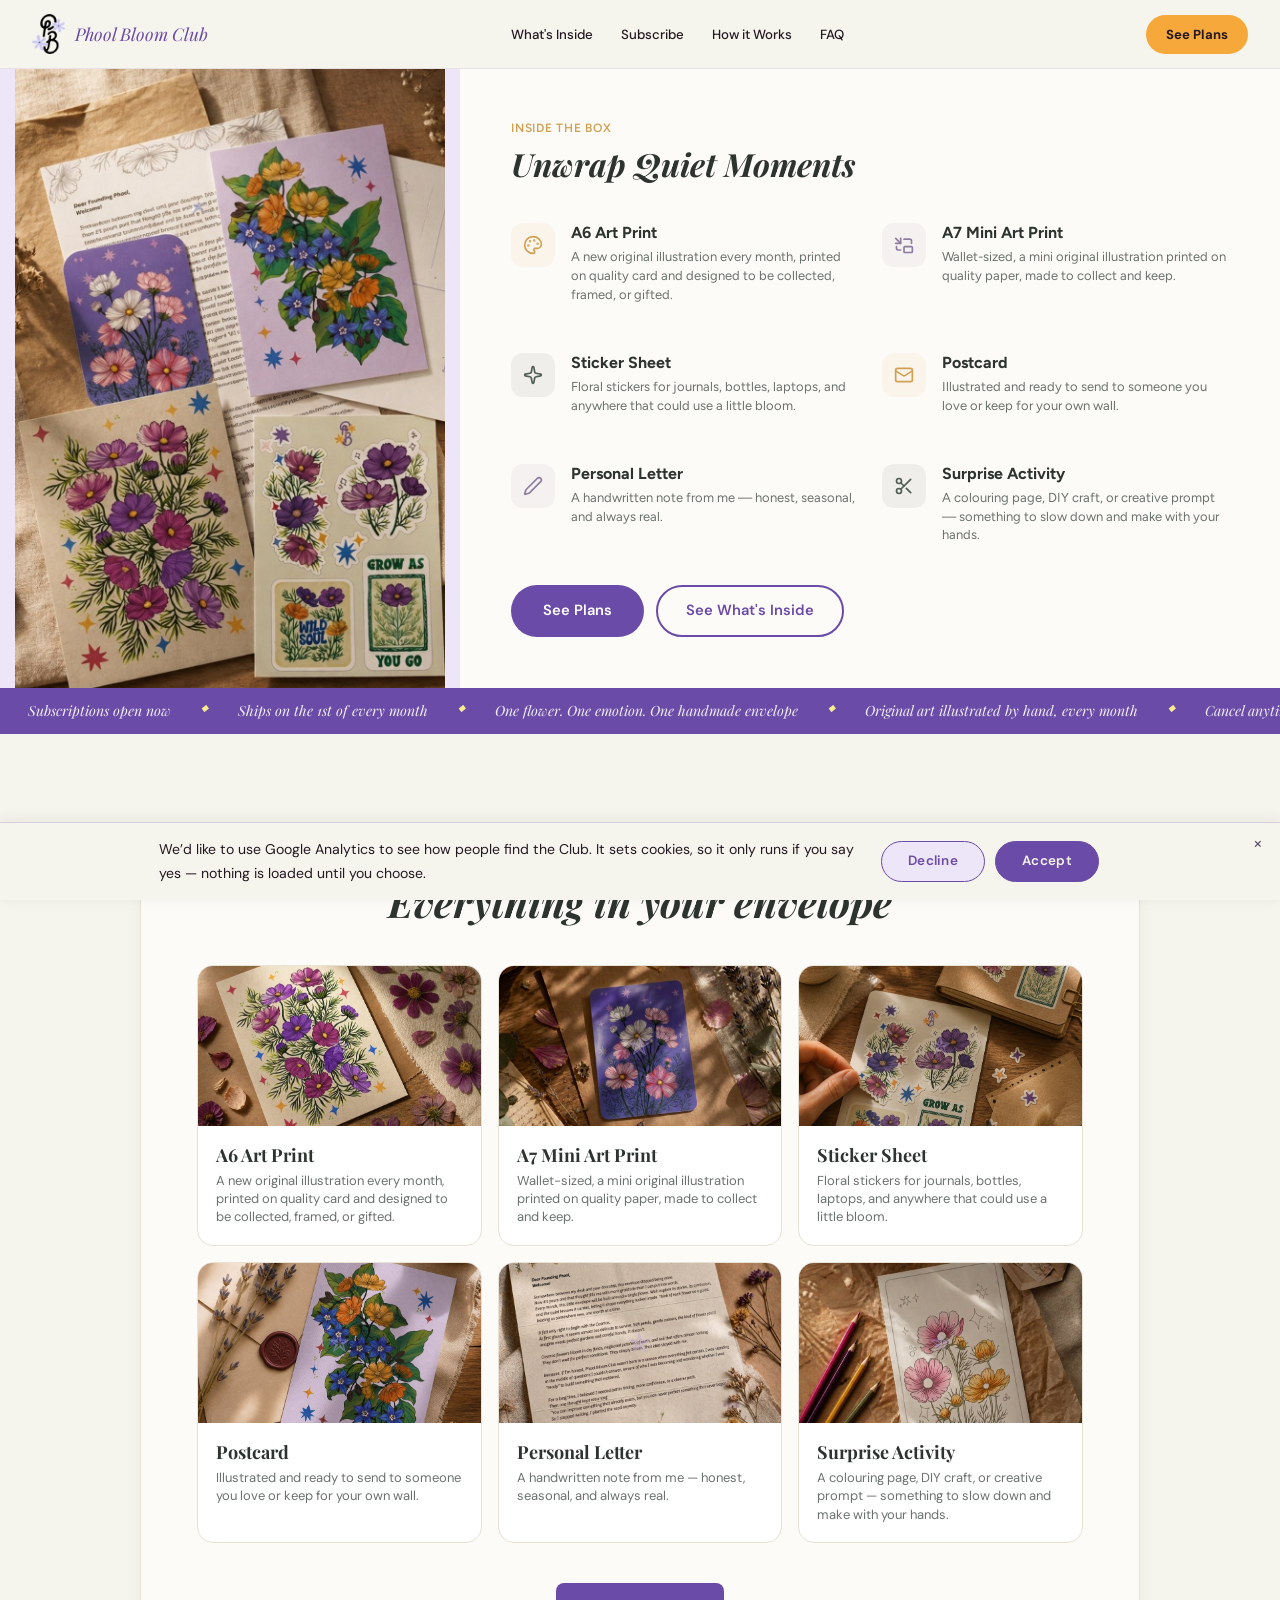
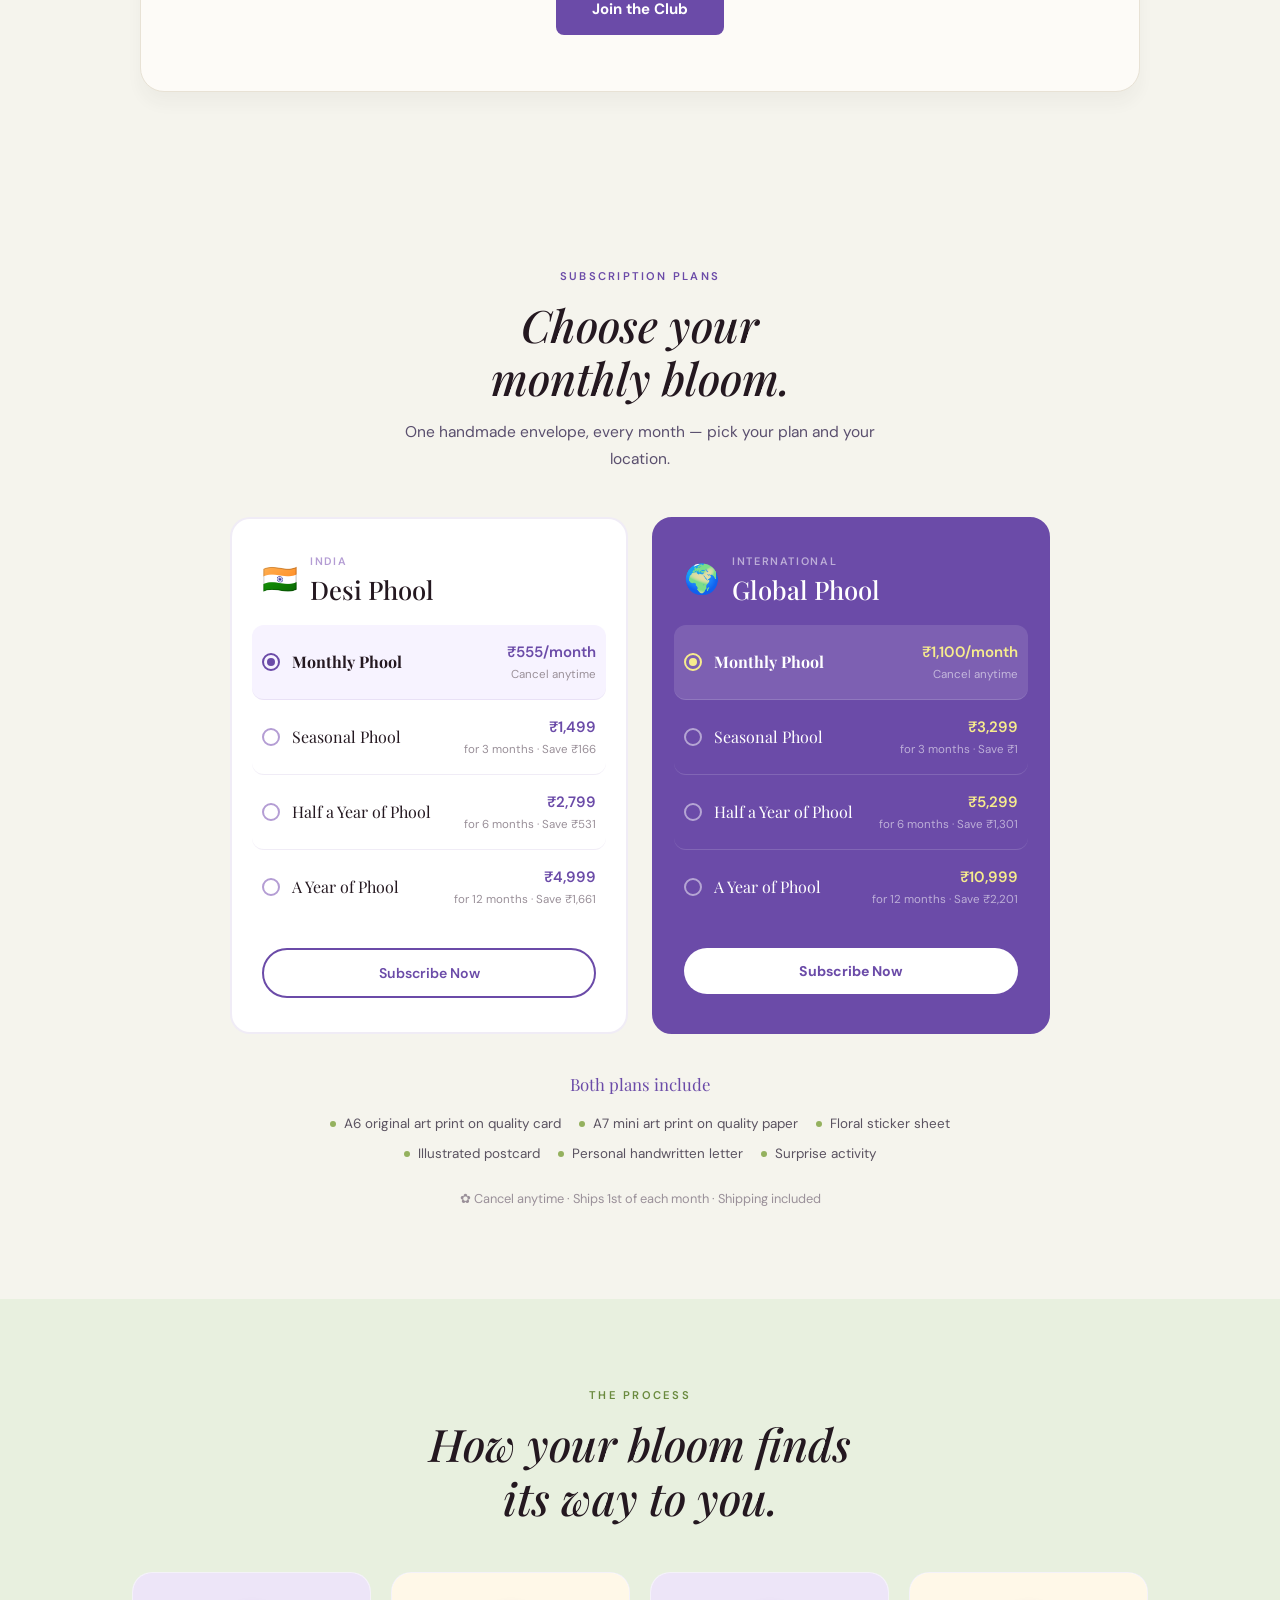
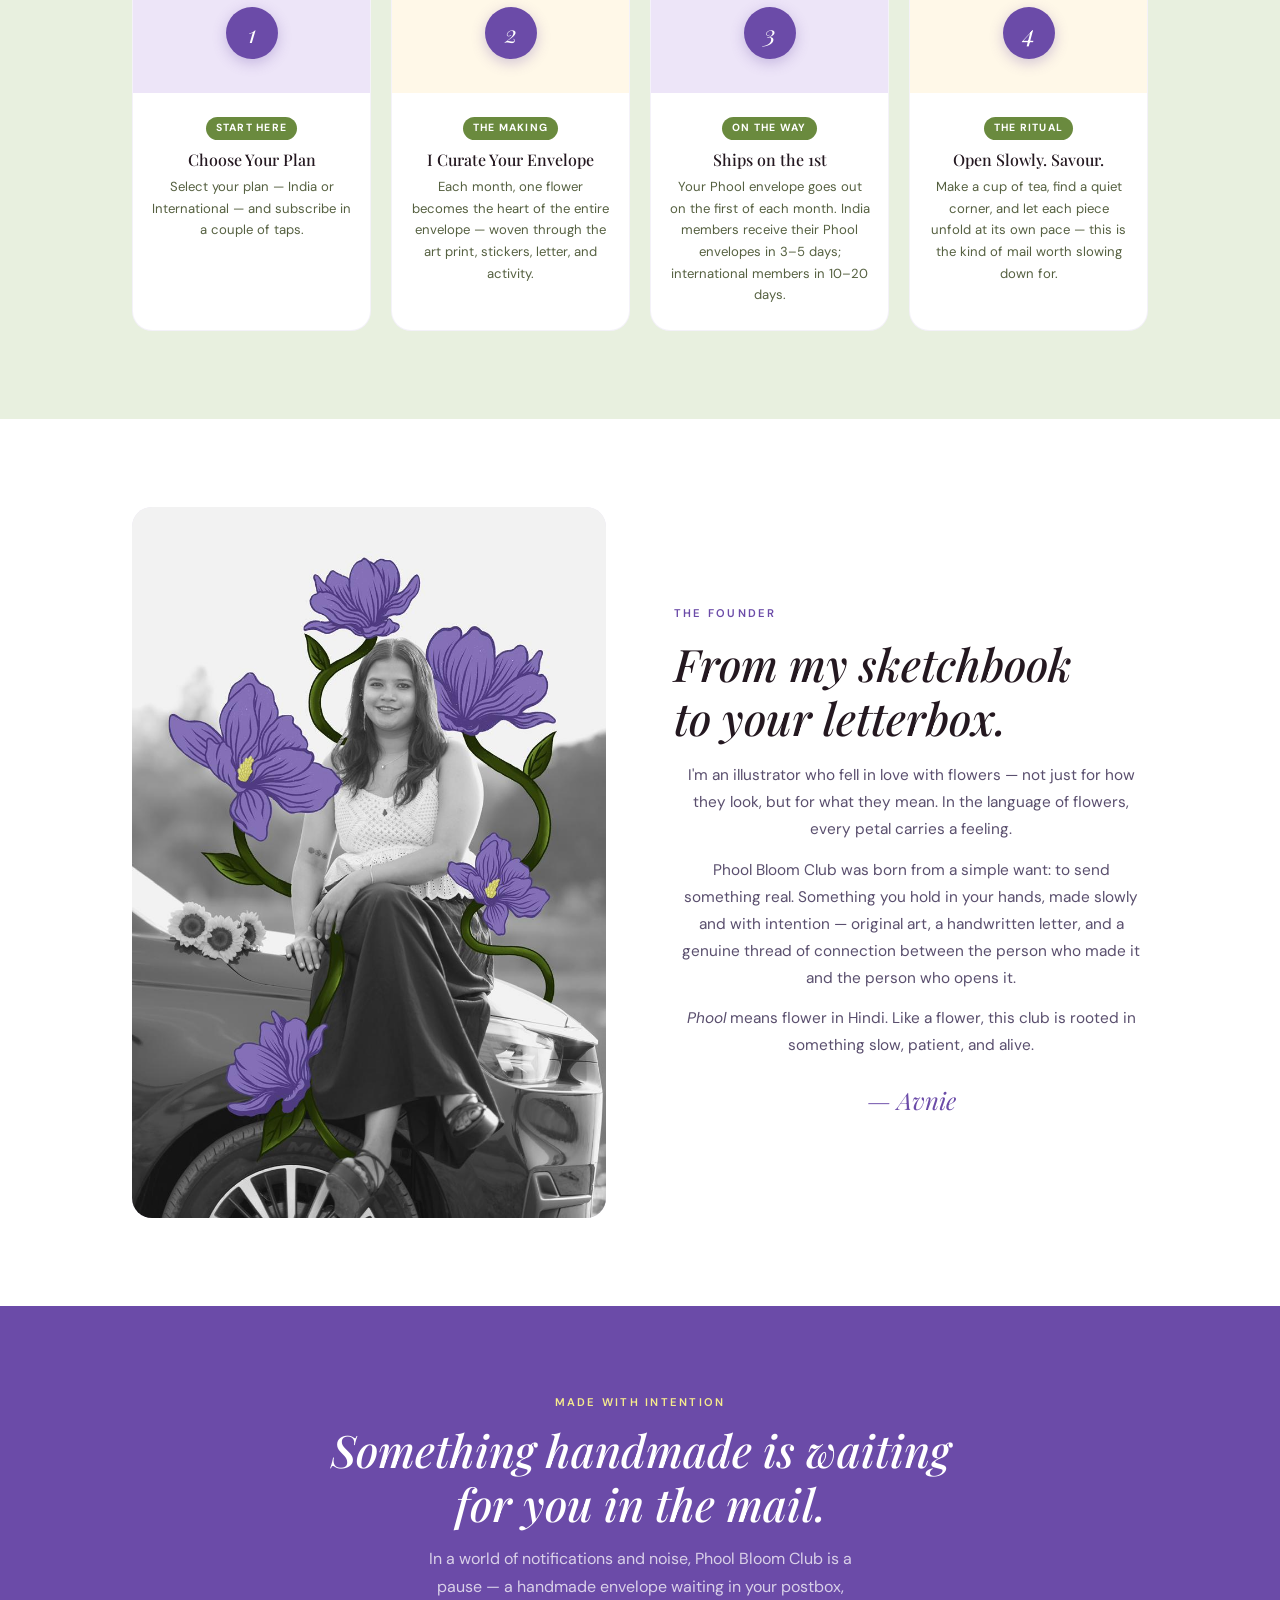
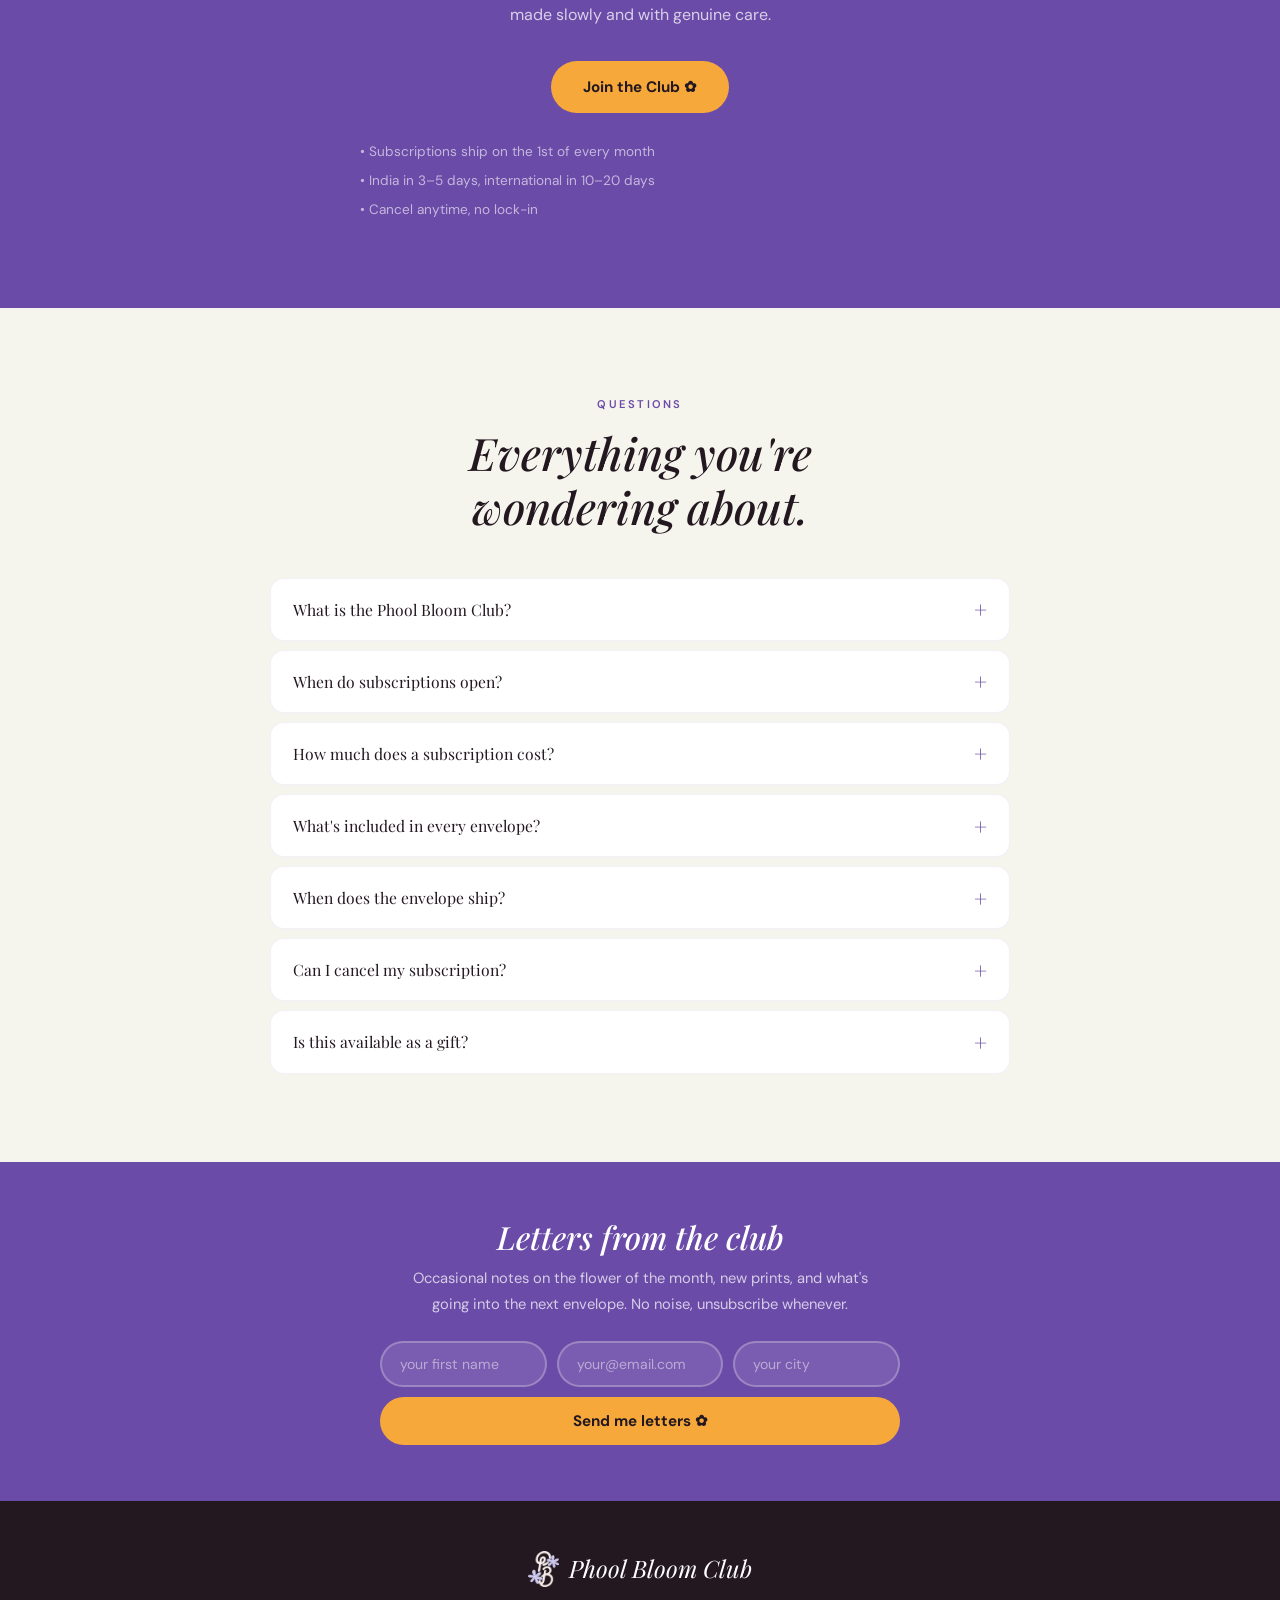
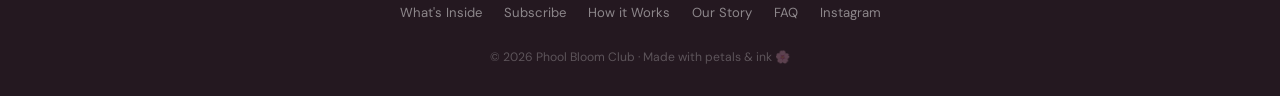
==== commit 87df4214: "Gate GA4 behind a consent banner, and pin cache headers on three more indexes Cache headers --------" ====
--- a/index.html
+++ b/index.html
@@ -3,6 +3,11 @@
 <head>
 <meta charset="UTF-8">
 <meta name="viewport" content="width=device-width, initial-scale=1.0">
+
+<!-- GA4 (G-EK1XCDZWTH) is loaded by consent.js, and only after the
+     visitor accepts. Do not add a gtag.js tag directly to this page. -->
+<script src="/consent.js"></script>
+<meta name="p:domain_verify" content="efeb923057598d0f434176476e3bb439"/>
 <title>Phool Bloom Club — A Snail Mail Subscription</title>
 <link rel="preconnect" href="https://fonts.googleapis.com">
 <link rel="preconnect" href="https://fonts.gstatic.com" crossorigin>
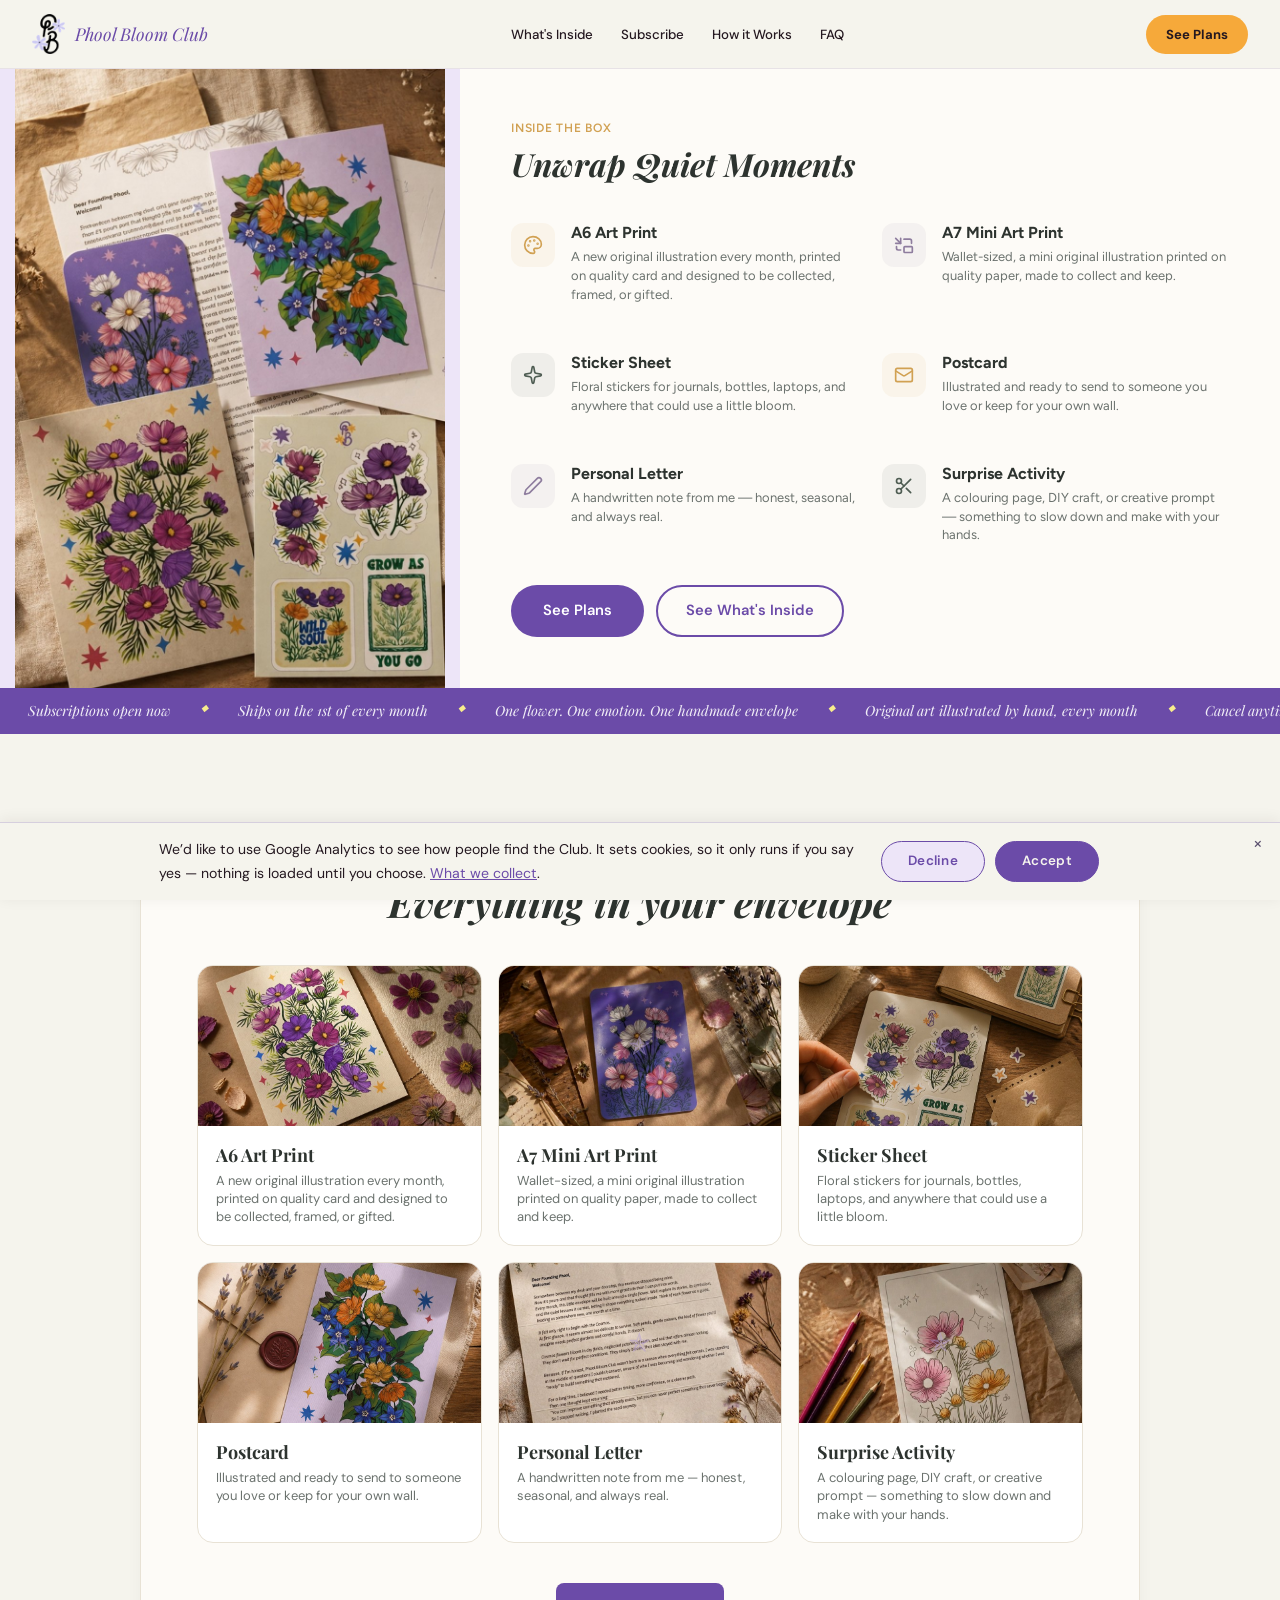
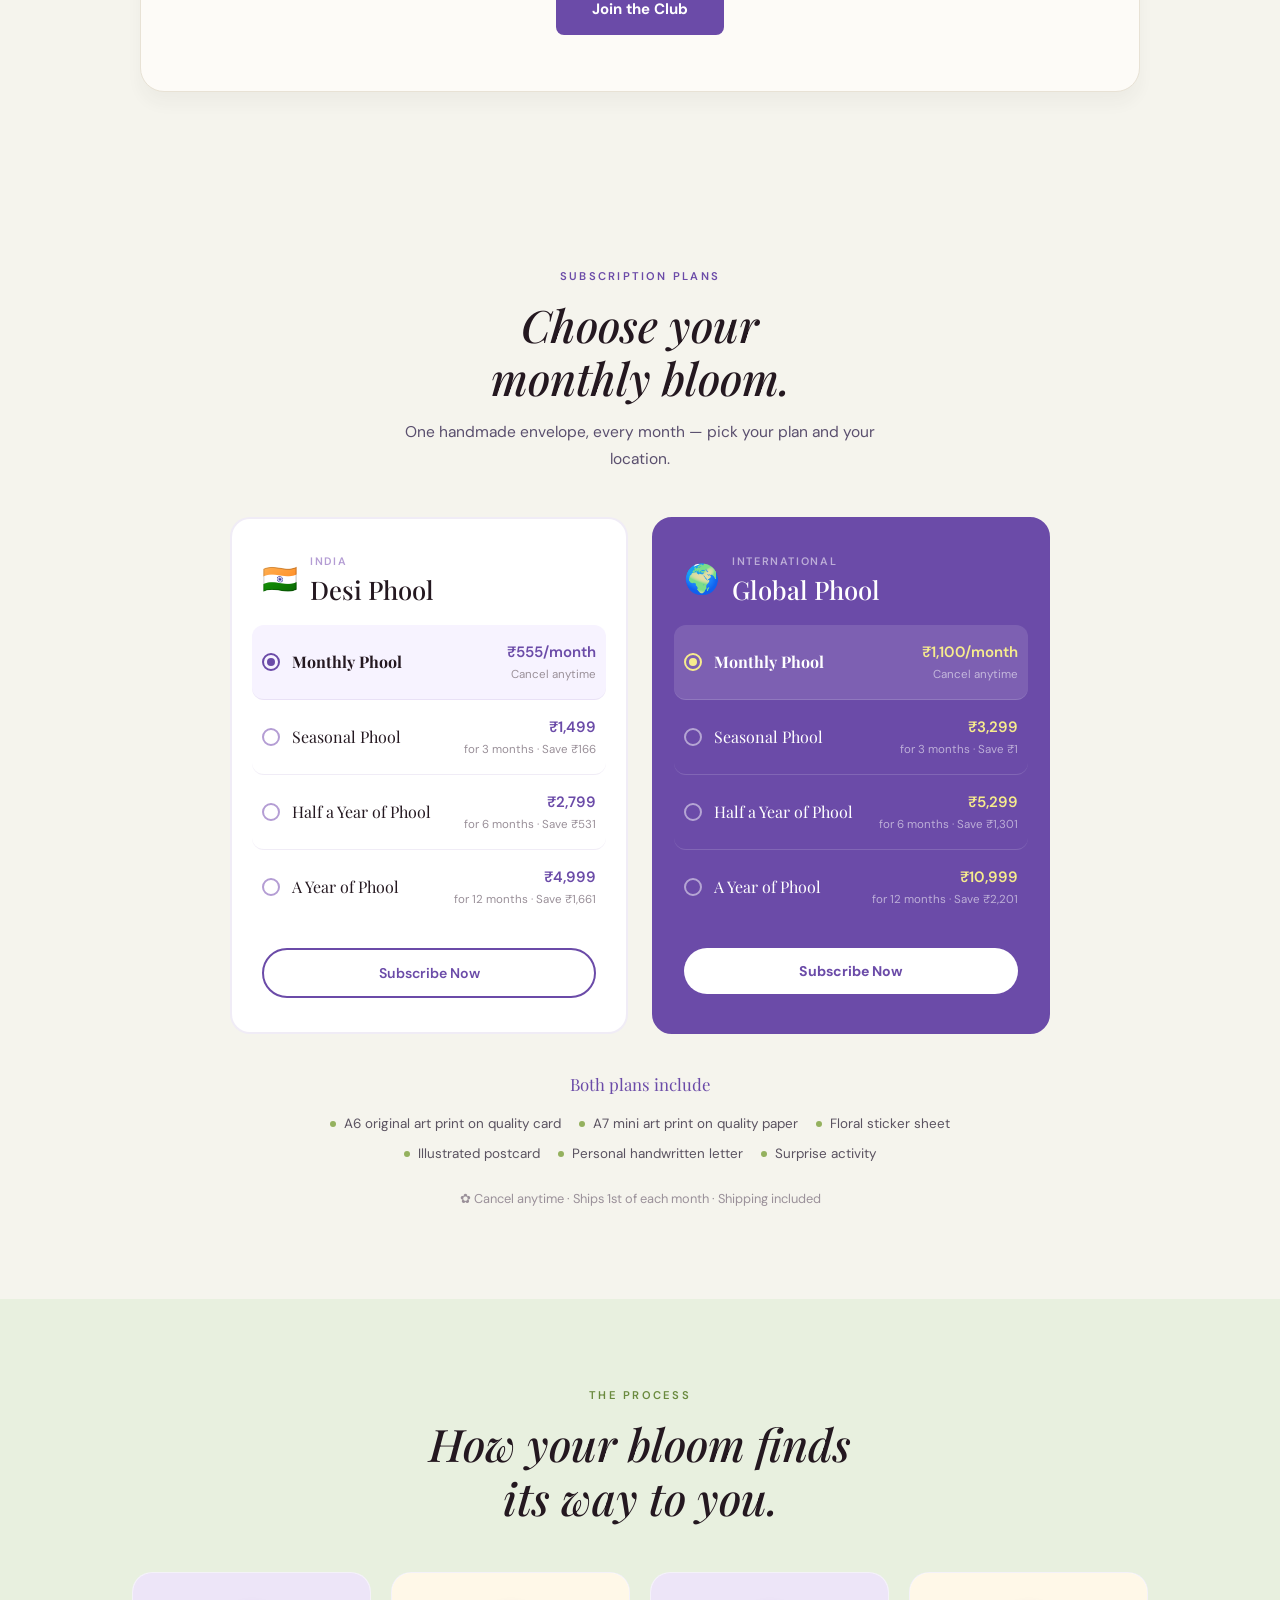
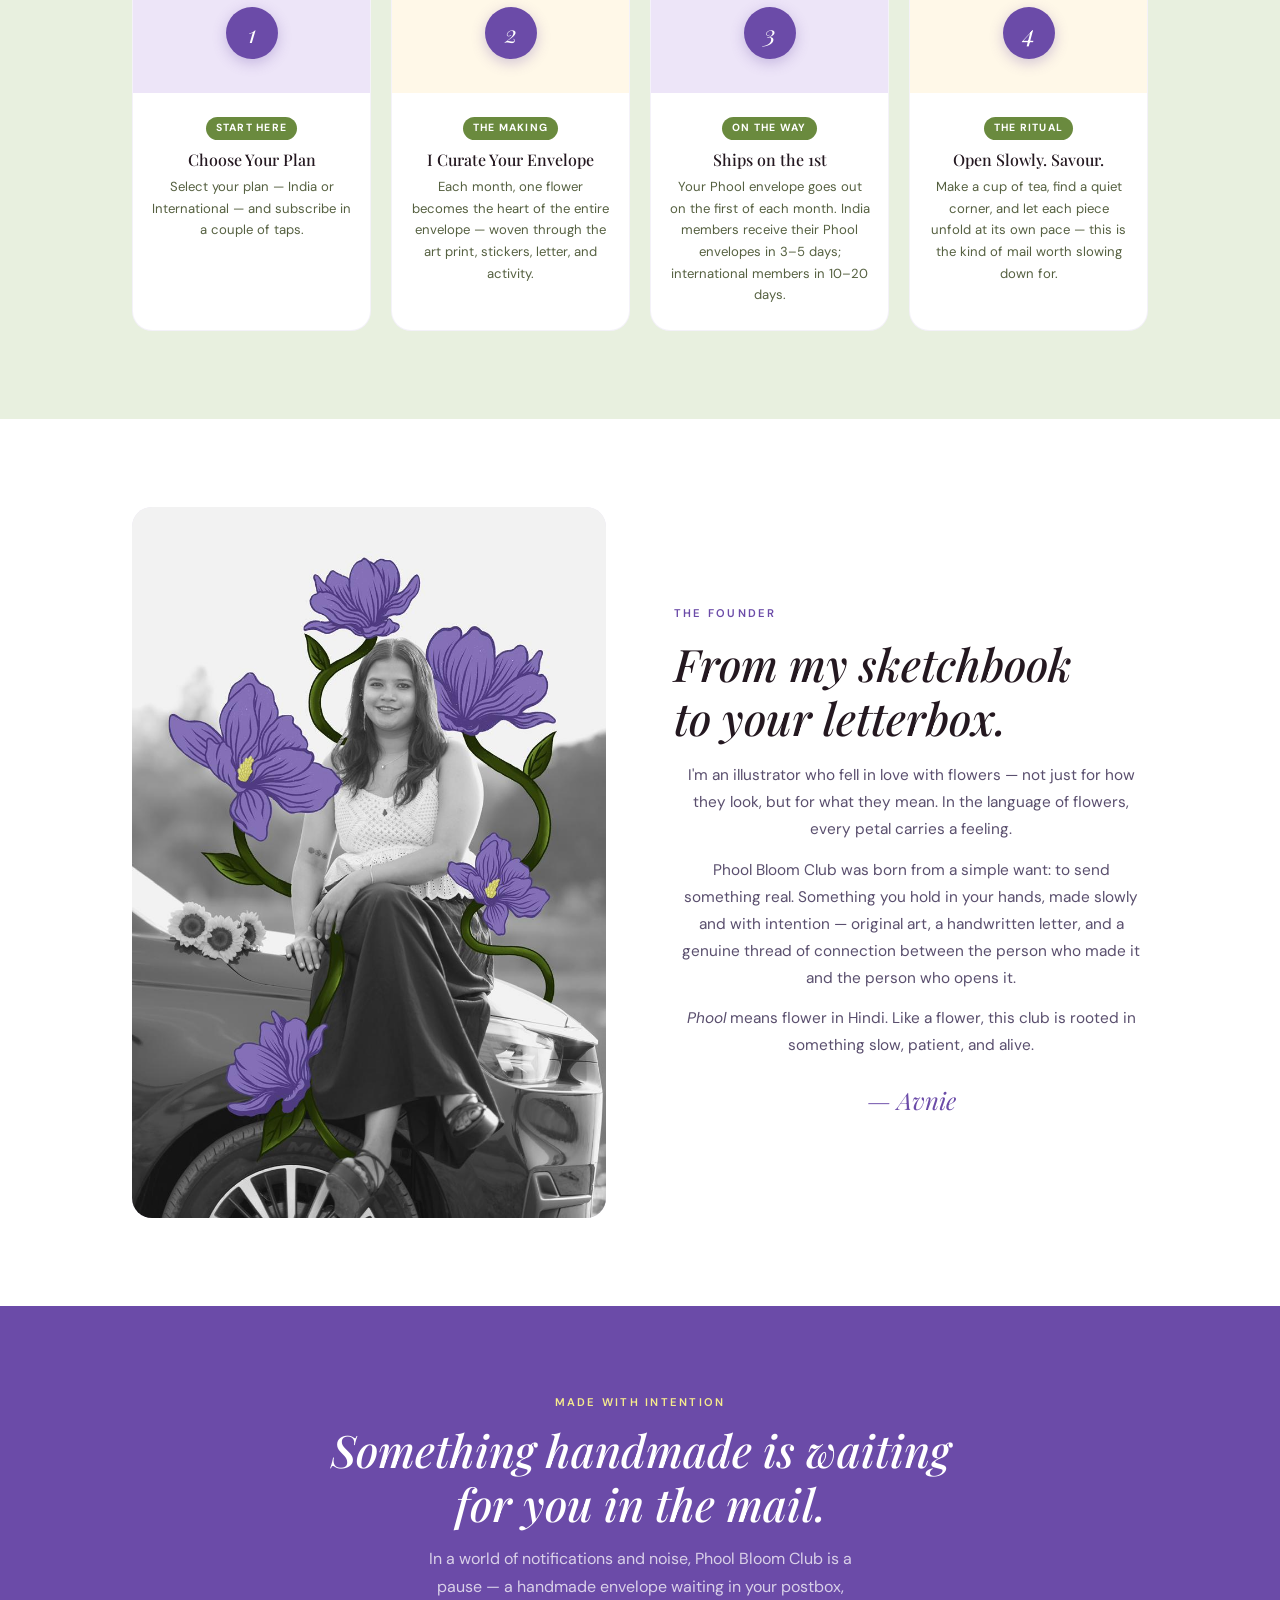
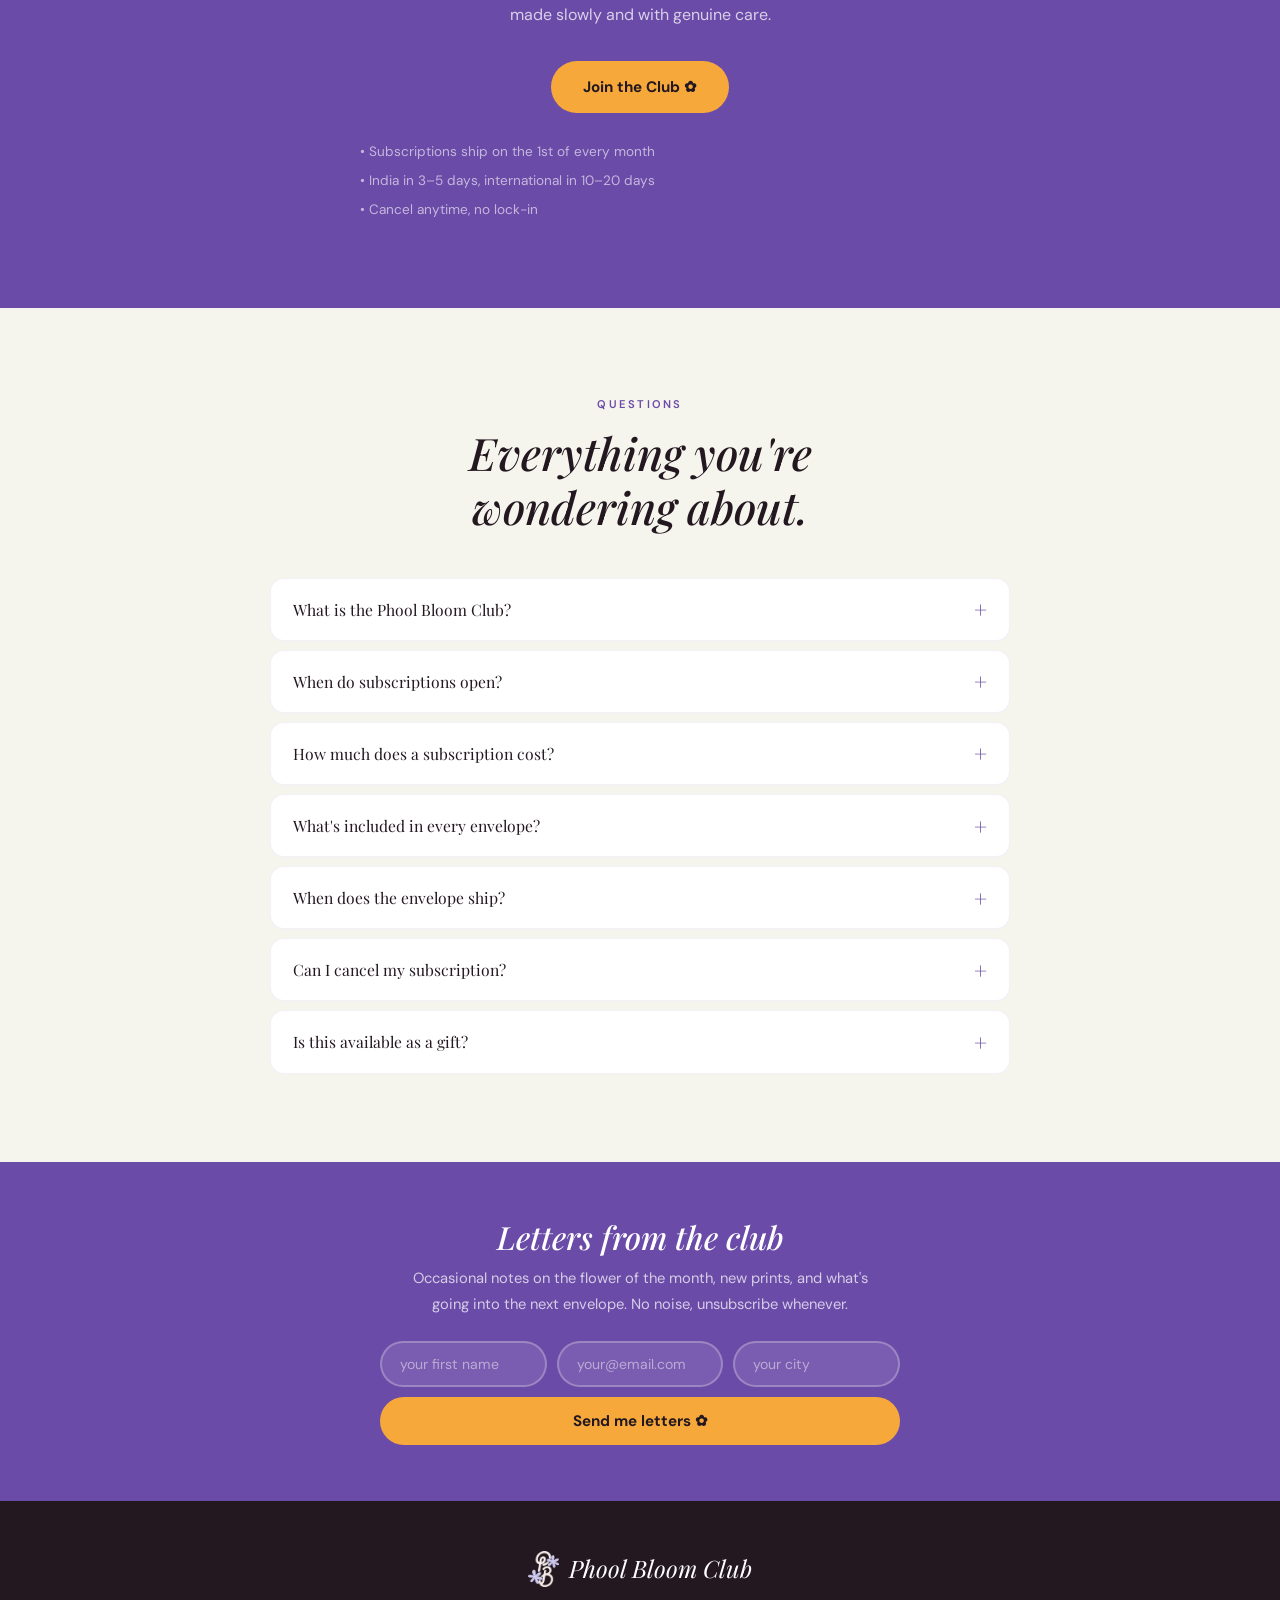
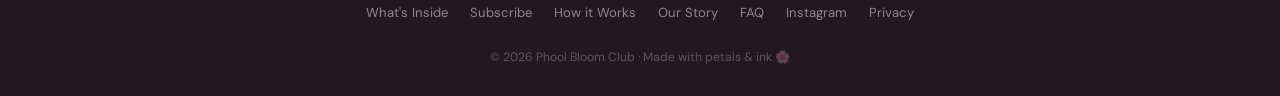
==== commit 80d704ec: "Add a privacy page and link it from the banner and every footer /privacy/ describes what this site a" ====
--- a/index.html
+++ b/index.html
@@ -868,6 +868,7 @@
     <a href="#story">Our Story</a>
     <a href="#faq">FAQ</a>
     <a href="https://www.instagram.com/phoolbloomclub?igsh=bHBsYXhvajVhMjl0&utm_source=qr">Instagram</a>
+    <a href="/privacy/">Privacy</a>
   </div>
   <p class="footer-copy">© 2026 Phool Bloom Club · Made with petals &amp; ink 🌸</p>
 </footer>
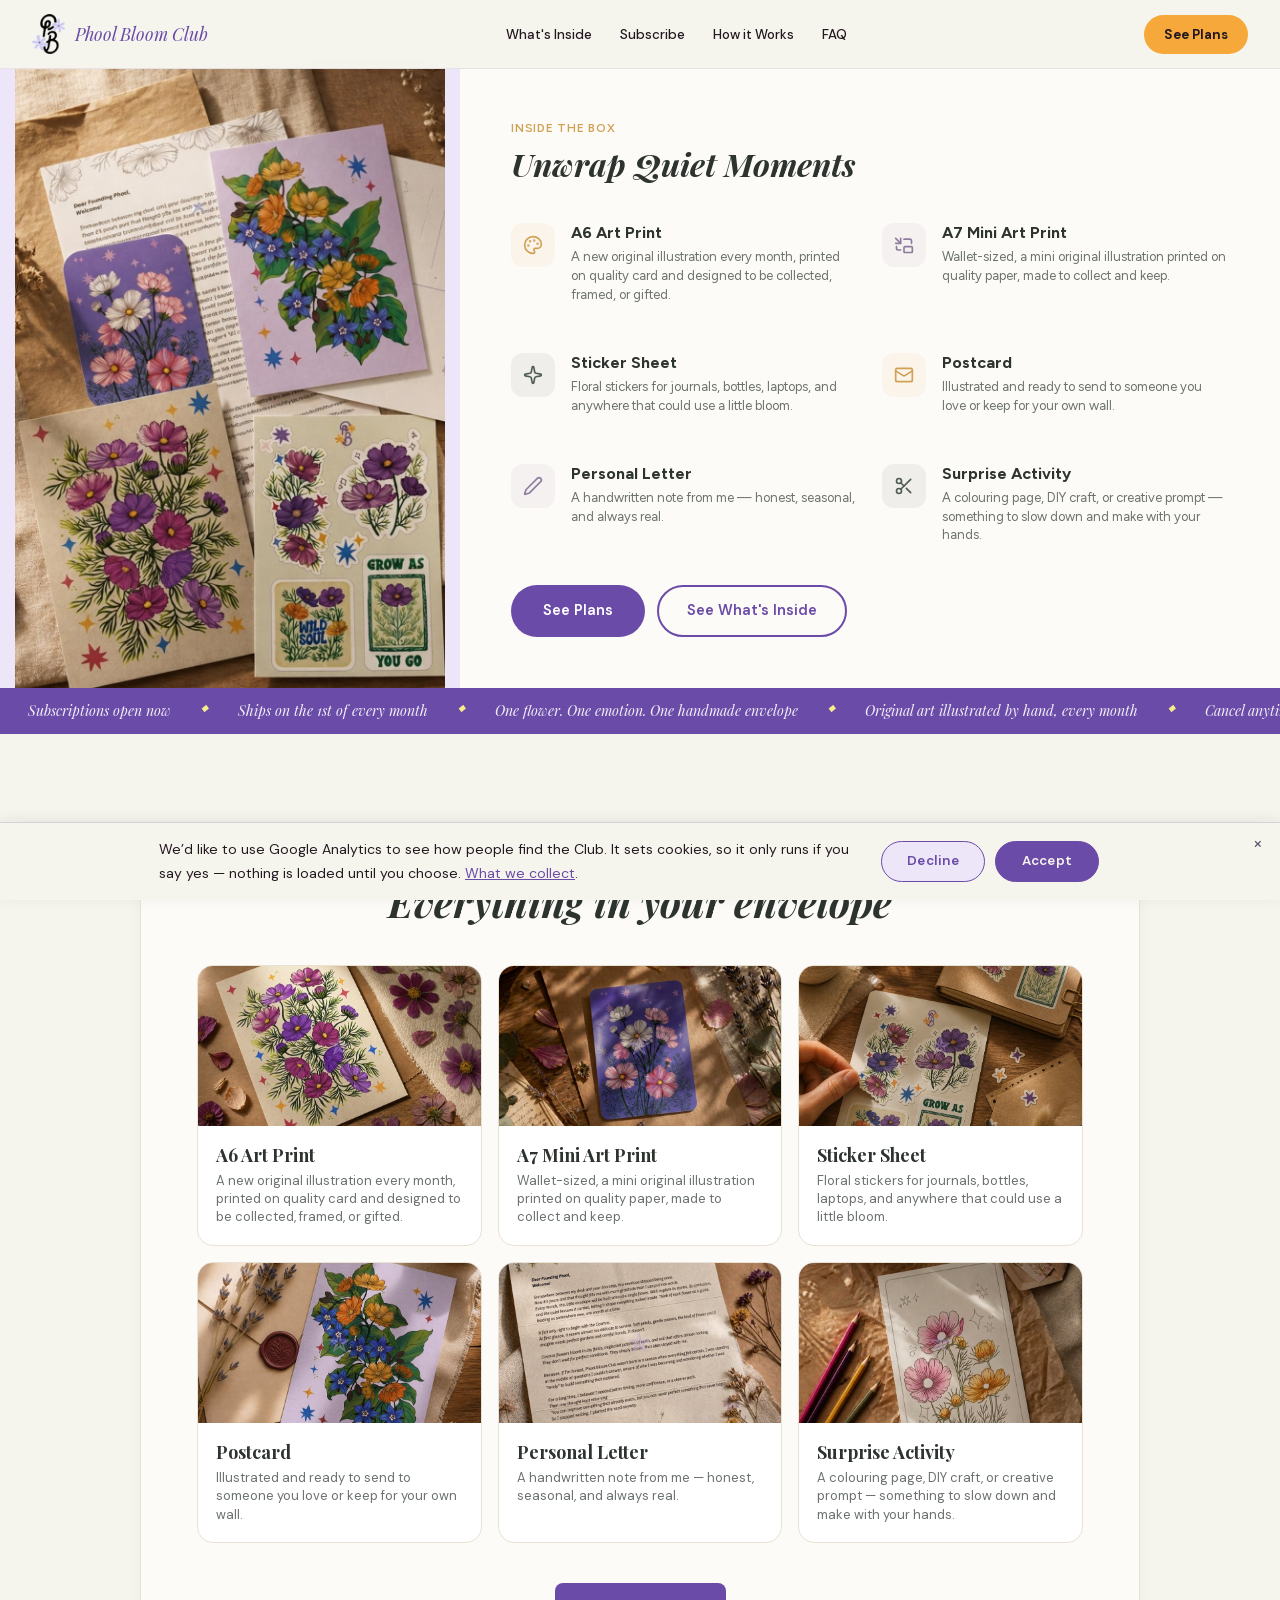
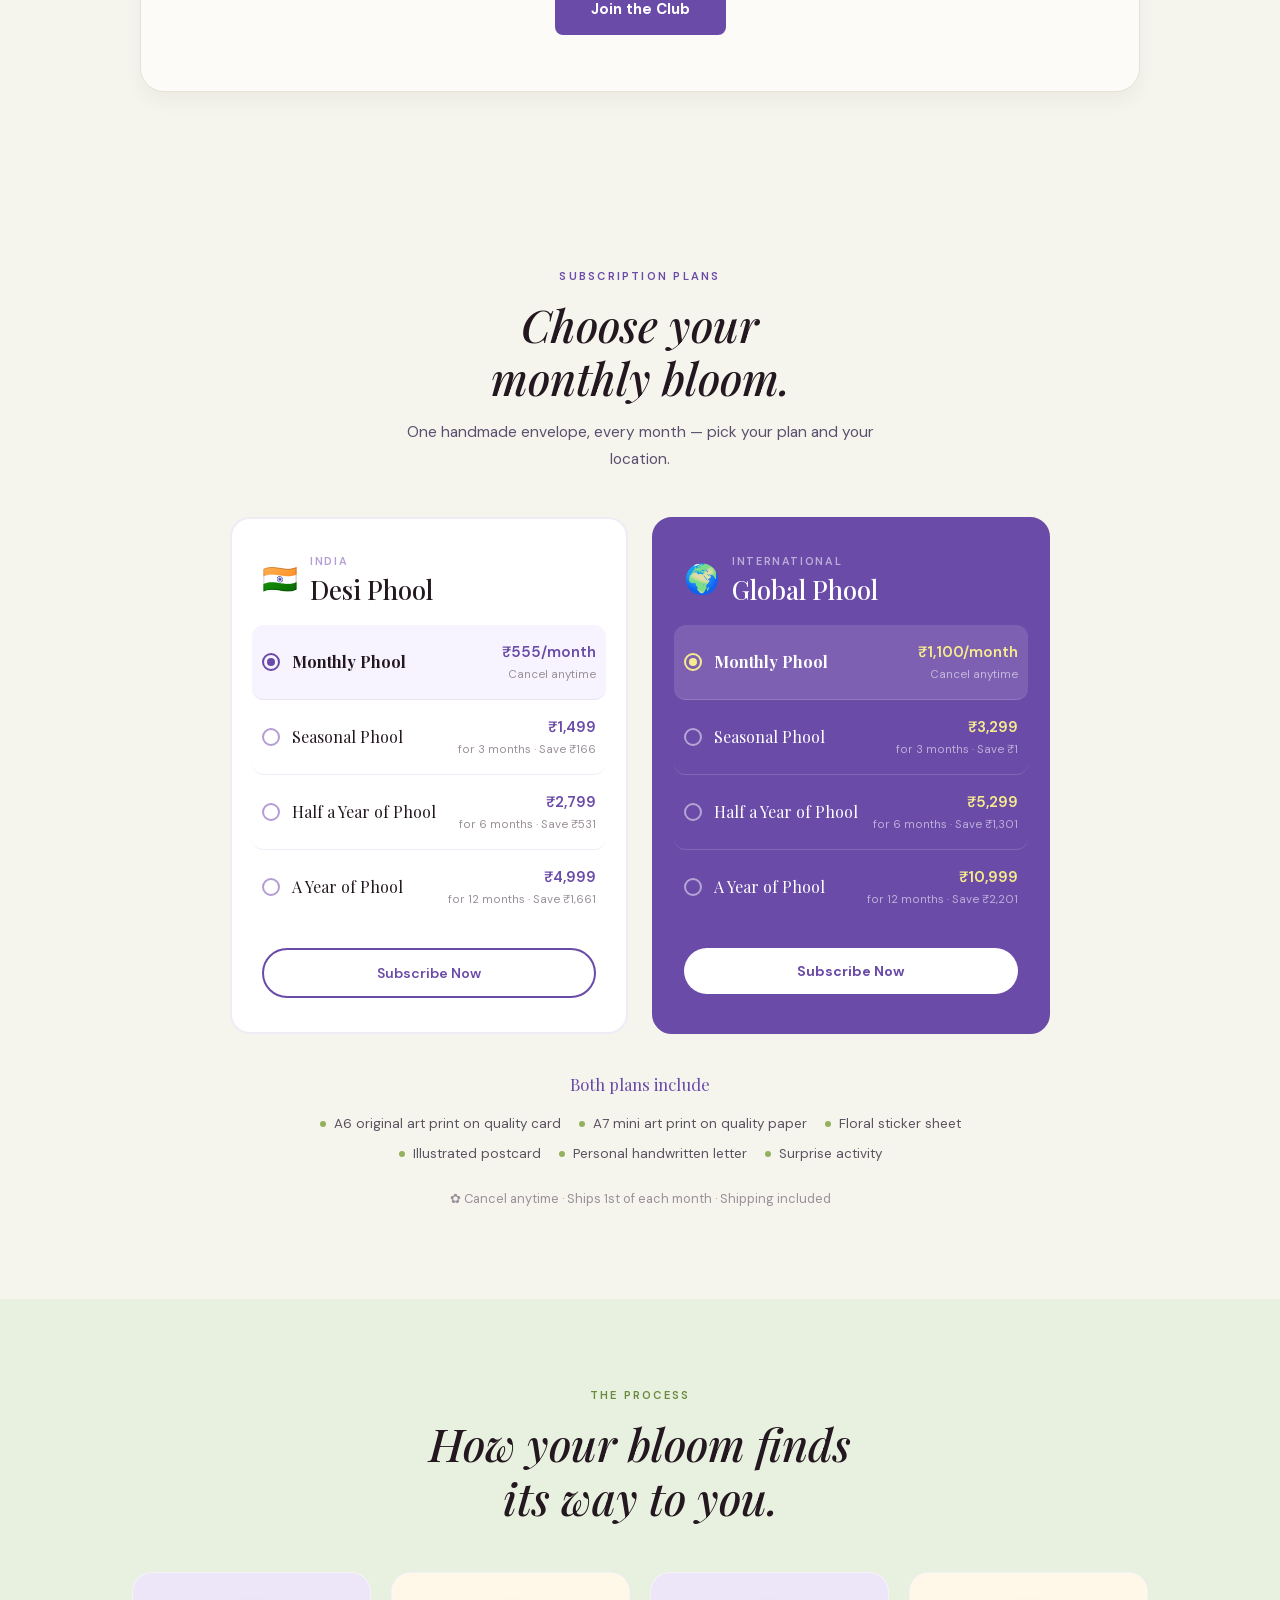
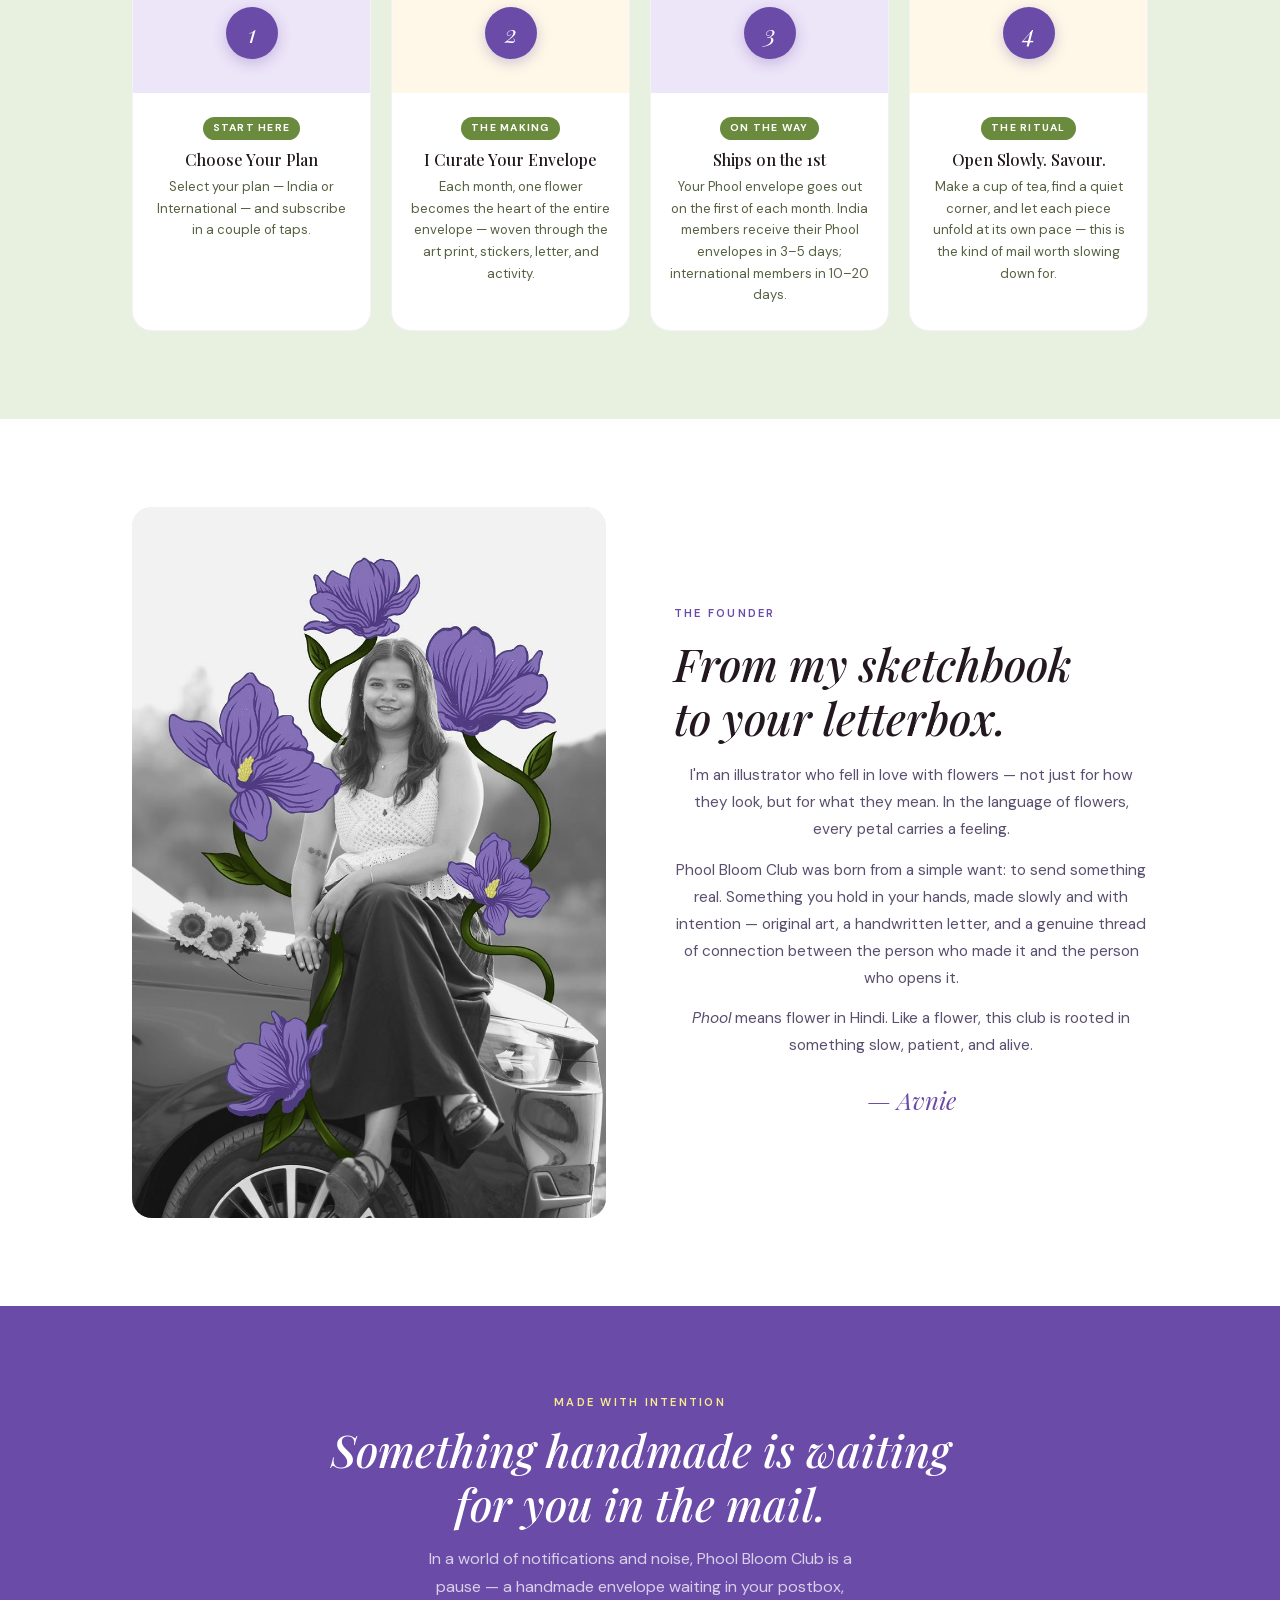
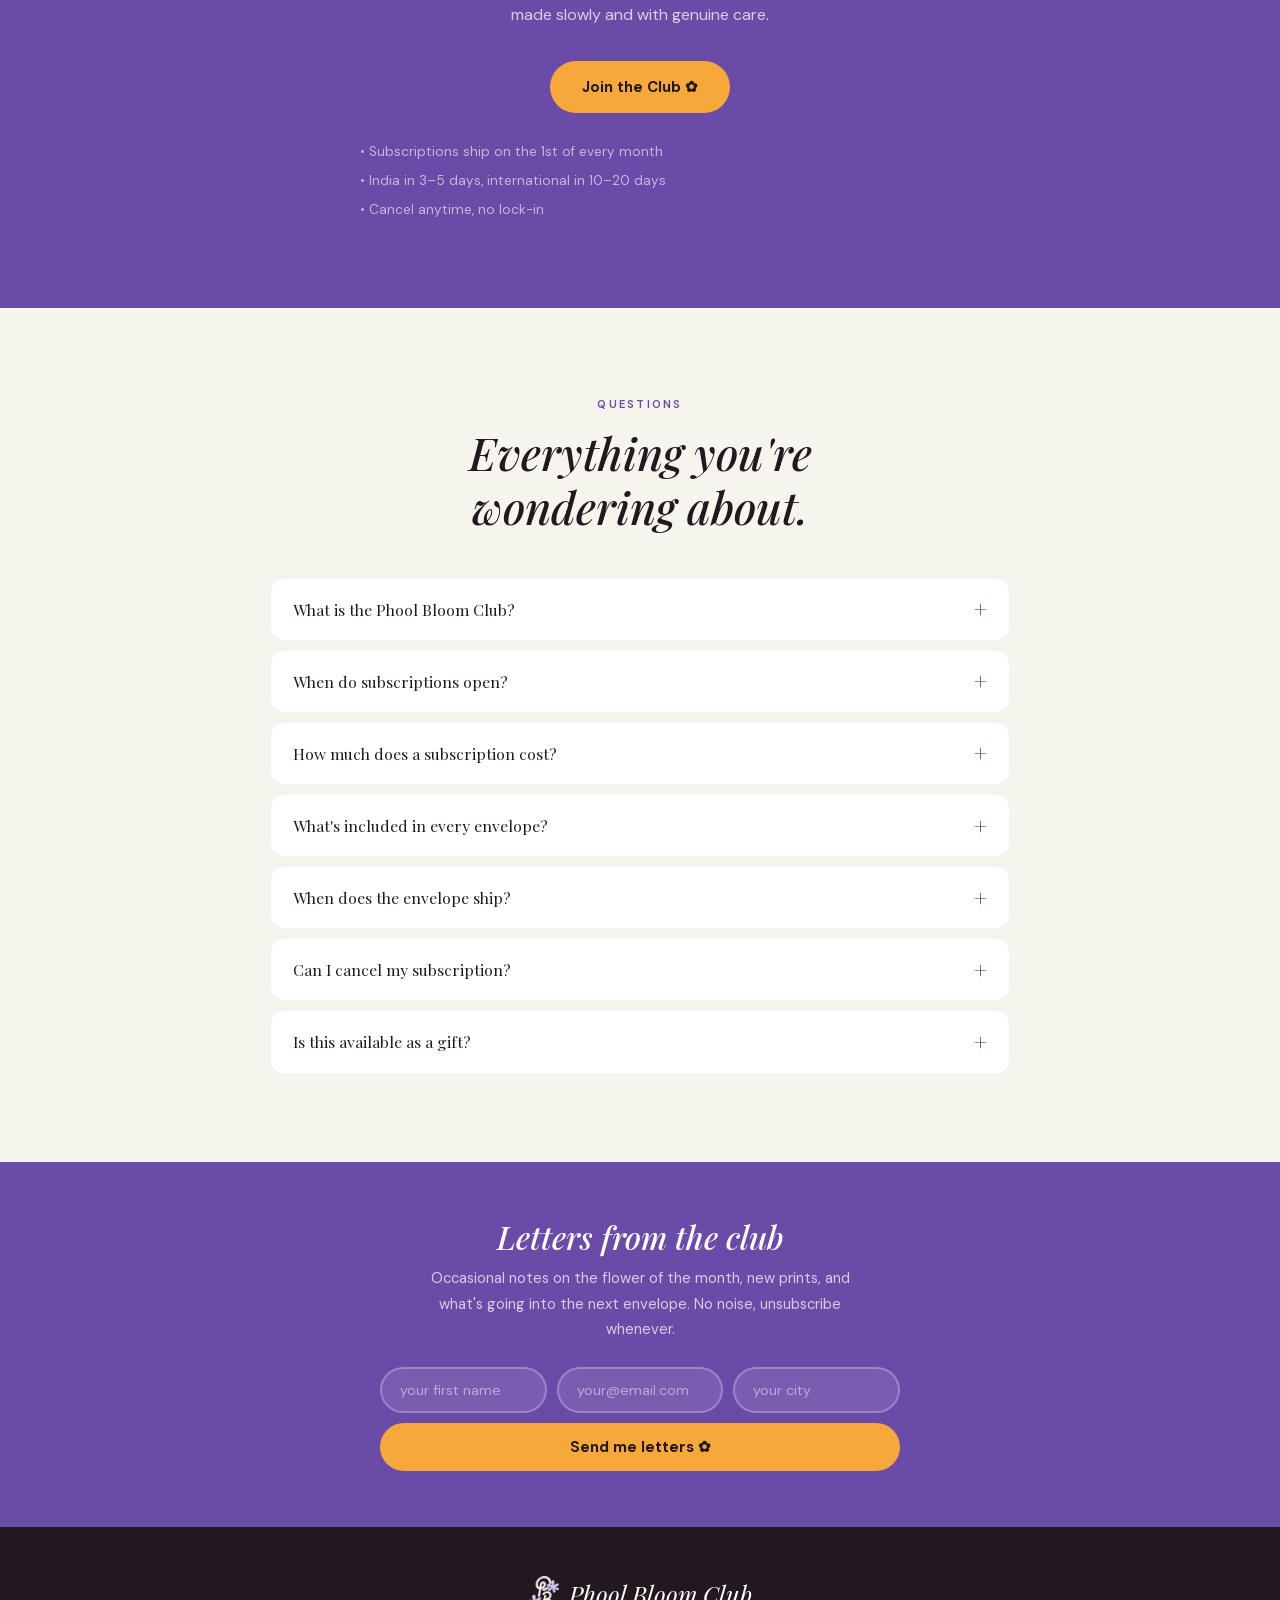
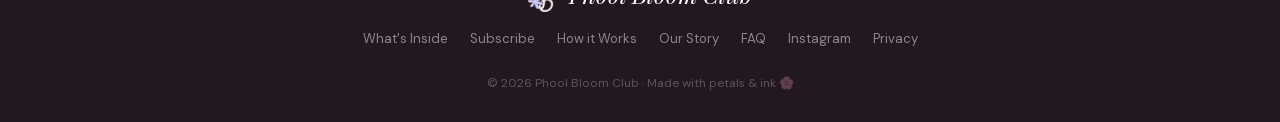
==== commit 1fa33fa4: "Self-host the webfonts so no page load reaches Google Every page was pulling CSS from fonts.googleap" ====
--- a/index.html
+++ b/index.html
@@ -9,9 +9,13 @@
 <script src="/consent.js"></script>
 <meta name="p:domain_verify" content="efeb923057598d0f434176476e3bb439"/>
 <title>Phool Bloom Club — A Snail Mail Subscription</title>
-<link rel="preconnect" href="https://fonts.googleapis.com">
-<link rel="preconnect" href="https://fonts.gstatic.com" crossorigin>
-<link href="https://fonts.googleapis.com/css2?family=Playfair+Display:ital,wght@0,400;0,500;0,600;0,700;1,400;1,500;1,600;1,700&family=Figtree:wght@400;600;700&family=DM+Sans:ital,wght@0,300;0,400;0,500;0,600;0,700;1,300;1,400&display=swap" rel="stylesheet">
+<!-- Fonts are self-hosted (see /fonts.css). Nothing here may point at
+     Google's font CDN: that would leak every visitor's IP to Google on
+     page load, which /privacy/ states does not happen. -->
+<link rel="preload" href="/fonts/playfair-display-normal-latin.woff2" as="font" type="font/woff2" crossorigin>
+<link rel="preload" href="/fonts/playfair-display-italic-latin.woff2" as="font" type="font/woff2" crossorigin>
+<link rel="preload" href="/fonts/dm-sans-normal-latin.woff2" as="font" type="font/woff2" crossorigin>
+<link rel="stylesheet" href="/fonts.css">
 <style>
 :root {
   --purple:       #6b4ba8;
--- a/fonts.css
+++ b/fonts.css
@@ -0,0 +1,383 @@
+/* ============================================================
+   Self-hosted webfonts — Phool Bloom Club
+
+   These files are served from this domain. No request goes to Google
+   when a page loads, so no visitor IP reaches Google just to render
+   text. Do not reintroduce a <link> to Google's font CDN on any page.
+
+   Generated from the exact CSS Google serves for the faces the site
+   requested, so metrics and weights are unchanged. Only the latin and
+   latin-ext subsets are shipped — cyrillic and vietnamese were dropped,
+   nothing on this site uses them. latin-ext is kept because names with
+   accents are accepted at checkout.
+
+   Each family/style pair is one variable woff2 covering its whole weight
+   range, so the per-weight blocks below all point at one file and the
+   browser downloads it once. The weights are declared discretely, exactly
+   as they were being requested before, rather than as a range.
+
+   Faces: Playfair Display 400/500/600/700 roman + italic,
+          DM Sans 300/400/500/600/700 roman, 300/400 italic,
+          Figtree 400/600/700 roman.
+============================================================ */
+
+
+/* latin-ext */
+@font-face {
+  font-family: 'DM Sans';
+  font-style: italic;
+  font-weight: 300;
+  font-display: swap;
+  src: url(/fonts/dm-sans-italic-latin-ext.woff2) format('woff2');
+  unicode-range: U+0100-02BA, U+02BD-02C5, U+02C7-02CC, U+02CE-02D7, U+02DD-02FF, U+0304, U+0308, U+0329, U+1D00-1DBF, U+1E00-1E9F, U+1EF2-1EFF, U+2020, U+20A0-20AB, U+20AD-20C0, U+2113, U+2C60-2C7F, U+A720-A7FF;
+}
+
+/* latin */
+@font-face {
+  font-family: 'DM Sans';
+  font-style: italic;
+  font-weight: 300;
+  font-display: swap;
+  src: url(/fonts/dm-sans-italic-latin.woff2) format('woff2');
+  unicode-range: U+0000-00FF, U+0131, U+0152-0153, U+02BB-02BC, U+02C6, U+02DA, U+02DC, U+0304, U+0308, U+0329, U+2000-206F, U+20AC, U+2122, U+2191, U+2193, U+2212, U+2215, U+FEFF, U+FFFD;
+}
+
+/* latin-ext */
+@font-face {
+  font-family: 'DM Sans';
+  font-style: italic;
+  font-weight: 400;
+  font-display: swap;
+  src: url(/fonts/dm-sans-italic-latin-ext.woff2) format('woff2');
+  unicode-range: U+0100-02BA, U+02BD-02C5, U+02C7-02CC, U+02CE-02D7, U+02DD-02FF, U+0304, U+0308, U+0329, U+1D00-1DBF, U+1E00-1E9F, U+1EF2-1EFF, U+2020, U+20A0-20AB, U+20AD-20C0, U+2113, U+2C60-2C7F, U+A720-A7FF;
+}
+
+/* latin */
+@font-face {
+  font-family: 'DM Sans';
+  font-style: italic;
+  font-weight: 400;
+  font-display: swap;
+  src: url(/fonts/dm-sans-italic-latin.woff2) format('woff2');
+  unicode-range: U+0000-00FF, U+0131, U+0152-0153, U+02BB-02BC, U+02C6, U+02DA, U+02DC, U+0304, U+0308, U+0329, U+2000-206F, U+20AC, U+2122, U+2191, U+2193, U+2212, U+2215, U+FEFF, U+FFFD;
+}
+
+/* latin-ext */
+@font-face {
+  font-family: 'DM Sans';
+  font-style: normal;
+  font-weight: 300;
+  font-display: swap;
+  src: url(/fonts/dm-sans-normal-latin-ext.woff2) format('woff2');
+  unicode-range: U+0100-02BA, U+02BD-02C5, U+02C7-02CC, U+02CE-02D7, U+02DD-02FF, U+0304, U+0308, U+0329, U+1D00-1DBF, U+1E00-1E9F, U+1EF2-1EFF, U+2020, U+20A0-20AB, U+20AD-20C0, U+2113, U+2C60-2C7F, U+A720-A7FF;
+}
+
+/* latin */
+@font-face {
+  font-family: 'DM Sans';
+  font-style: normal;
+  font-weight: 300;
+  font-display: swap;
+  src: url(/fonts/dm-sans-normal-latin.woff2) format('woff2');
+  unicode-range: U+0000-00FF, U+0131, U+0152-0153, U+02BB-02BC, U+02C6, U+02DA, U+02DC, U+0304, U+0308, U+0329, U+2000-206F, U+20AC, U+2122, U+2191, U+2193, U+2212, U+2215, U+FEFF, U+FFFD;
+}
+
+/* latin-ext */
+@font-face {
+  font-family: 'DM Sans';
+  font-style: normal;
+  font-weight: 400;
+  font-display: swap;
+  src: url(/fonts/dm-sans-normal-latin-ext.woff2) format('woff2');
+  unicode-range: U+0100-02BA, U+02BD-02C5, U+02C7-02CC, U+02CE-02D7, U+02DD-02FF, U+0304, U+0308, U+0329, U+1D00-1DBF, U+1E00-1E9F, U+1EF2-1EFF, U+2020, U+20A0-20AB, U+20AD-20C0, U+2113, U+2C60-2C7F, U+A720-A7FF;
+}
+
+/* latin */
+@font-face {
+  font-family: 'DM Sans';
+  font-style: normal;
+  font-weight: 400;
+  font-display: swap;
+  src: url(/fonts/dm-sans-normal-latin.woff2) format('woff2');
+  unicode-range: U+0000-00FF, U+0131, U+0152-0153, U+02BB-02BC, U+02C6, U+02DA, U+02DC, U+0304, U+0308, U+0329, U+2000-206F, U+20AC, U+2122, U+2191, U+2193, U+2212, U+2215, U+FEFF, U+FFFD;
+}
+
+/* latin-ext */
+@font-face {
+  font-family: 'DM Sans';
+  font-style: normal;
+  font-weight: 500;
+  font-display: swap;
+  src: url(/fonts/dm-sans-normal-latin-ext.woff2) format('woff2');
+  unicode-range: U+0100-02BA, U+02BD-02C5, U+02C7-02CC, U+02CE-02D7, U+02DD-02FF, U+0304, U+0308, U+0329, U+1D00-1DBF, U+1E00-1E9F, U+1EF2-1EFF, U+2020, U+20A0-20AB, U+20AD-20C0, U+2113, U+2C60-2C7F, U+A720-A7FF;
+}
+
+/* latin */
+@font-face {
+  font-family: 'DM Sans';
+  font-style: normal;
+  font-weight: 500;
+  font-display: swap;
+  src: url(/fonts/dm-sans-normal-latin.woff2) format('woff2');
+  unicode-range: U+0000-00FF, U+0131, U+0152-0153, U+02BB-02BC, U+02C6, U+02DA, U+02DC, U+0304, U+0308, U+0329, U+2000-206F, U+20AC, U+2122, U+2191, U+2193, U+2212, U+2215, U+FEFF, U+FFFD;
+}
+
+/* latin-ext */
+@font-face {
+  font-family: 'DM Sans';
+  font-style: normal;
+  font-weight: 600;
+  font-display: swap;
+  src: url(/fonts/dm-sans-normal-latin-ext.woff2) format('woff2');
+  unicode-range: U+0100-02BA, U+02BD-02C5, U+02C7-02CC, U+02CE-02D7, U+02DD-02FF, U+0304, U+0308, U+0329, U+1D00-1DBF, U+1E00-1E9F, U+1EF2-1EFF, U+2020, U+20A0-20AB, U+20AD-20C0, U+2113, U+2C60-2C7F, U+A720-A7FF;
+}
+
+/* latin */
+@font-face {
+  font-family: 'DM Sans';
+  font-style: normal;
+  font-weight: 600;
+  font-display: swap;
+  src: url(/fonts/dm-sans-normal-latin.woff2) format('woff2');
+  unicode-range: U+0000-00FF, U+0131, U+0152-0153, U+02BB-02BC, U+02C6, U+02DA, U+02DC, U+0304, U+0308, U+0329, U+2000-206F, U+20AC, U+2122, U+2191, U+2193, U+2212, U+2215, U+FEFF, U+FFFD;
+}
+
+/* latin-ext */
+@font-face {
+  font-family: 'DM Sans';
+  font-style: normal;
+  font-weight: 700;
+  font-display: swap;
+  src: url(/fonts/dm-sans-normal-latin-ext.woff2) format('woff2');
+  unicode-range: U+0100-02BA, U+02BD-02C5, U+02C7-02CC, U+02CE-02D7, U+02DD-02FF, U+0304, U+0308, U+0329, U+1D00-1DBF, U+1E00-1E9F, U+1EF2-1EFF, U+2020, U+20A0-20AB, U+20AD-20C0, U+2113, U+2C60-2C7F, U+A720-A7FF;
+}
+
+/* latin */
+@font-face {
+  font-family: 'DM Sans';
+  font-style: normal;
+  font-weight: 700;
+  font-display: swap;
+  src: url(/fonts/dm-sans-normal-latin.woff2) format('woff2');
+  unicode-range: U+0000-00FF, U+0131, U+0152-0153, U+02BB-02BC, U+02C6, U+02DA, U+02DC, U+0304, U+0308, U+0329, U+2000-206F, U+20AC, U+2122, U+2191, U+2193, U+2212, U+2215, U+FEFF, U+FFFD;
+}
+
+/* latin-ext */
+@font-face {
+  font-family: 'Figtree';
+  font-style: normal;
+  font-weight: 400;
+  font-display: swap;
+  src: url(/fonts/figtree-normal-latin-ext.woff2) format('woff2');
+  unicode-range: U+0100-02BA, U+02BD-02C5, U+02C7-02CC, U+02CE-02D7, U+02DD-02FF, U+0304, U+0308, U+0329, U+1D00-1DBF, U+1E00-1E9F, U+1EF2-1EFF, U+2020, U+20A0-20AB, U+20AD-20C0, U+2113, U+2C60-2C7F, U+A720-A7FF;
+}
+
+/* latin */
+@font-face {
+  font-family: 'Figtree';
+  font-style: normal;
+  font-weight: 400;
+  font-display: swap;
+  src: url(/fonts/figtree-normal-latin.woff2) format('woff2');
+  unicode-range: U+0000-00FF, U+0131, U+0152-0153, U+02BB-02BC, U+02C6, U+02DA, U+02DC, U+0304, U+0308, U+0329, U+2000-206F, U+20AC, U+2122, U+2191, U+2193, U+2212, U+2215, U+FEFF, U+FFFD;
+}
+
+/* latin-ext */
+@font-face {
+  font-family: 'Figtree';
+  font-style: normal;
+  font-weight: 600;
+  font-display: swap;
+  src: url(/fonts/figtree-normal-latin-ext.woff2) format('woff2');
+  unicode-range: U+0100-02BA, U+02BD-02C5, U+02C7-02CC, U+02CE-02D7, U+02DD-02FF, U+0304, U+0308, U+0329, U+1D00-1DBF, U+1E00-1E9F, U+1EF2-1EFF, U+2020, U+20A0-20AB, U+20AD-20C0, U+2113, U+2C60-2C7F, U+A720-A7FF;
+}
+
+/* latin */
+@font-face {
+  font-family: 'Figtree';
+  font-style: normal;
+  font-weight: 600;
+  font-display: swap;
+  src: url(/fonts/figtree-normal-latin.woff2) format('woff2');
+  unicode-range: U+0000-00FF, U+0131, U+0152-0153, U+02BB-02BC, U+02C6, U+02DA, U+02DC, U+0304, U+0308, U+0329, U+2000-206F, U+20AC, U+2122, U+2191, U+2193, U+2212, U+2215, U+FEFF, U+FFFD;
+}
+
+/* latin-ext */
+@font-face {
+  font-family: 'Figtree';
+  font-style: normal;
+  font-weight: 700;
+  font-display: swap;
+  src: url(/fonts/figtree-normal-latin-ext.woff2) format('woff2');
+  unicode-range: U+0100-02BA, U+02BD-02C5, U+02C7-02CC, U+02CE-02D7, U+02DD-02FF, U+0304, U+0308, U+0329, U+1D00-1DBF, U+1E00-1E9F, U+1EF2-1EFF, U+2020, U+20A0-20AB, U+20AD-20C0, U+2113, U+2C60-2C7F, U+A720-A7FF;
+}
+
+/* latin */
+@font-face {
+  font-family: 'Figtree';
+  font-style: normal;
+  font-weight: 700;
+  font-display: swap;
+  src: url(/fonts/figtree-normal-latin.woff2) format('woff2');
+  unicode-range: U+0000-00FF, U+0131, U+0152-0153, U+02BB-02BC, U+02C6, U+02DA, U+02DC, U+0304, U+0308, U+0329, U+2000-206F, U+20AC, U+2122, U+2191, U+2193, U+2212, U+2215, U+FEFF, U+FFFD;
+}
+
+/* latin-ext */
+@font-face {
+  font-family: 'Playfair Display';
+  font-style: italic;
+  font-weight: 400;
+  font-display: swap;
+  src: url(/fonts/playfair-display-italic-latin-ext.woff2) format('woff2');
+  unicode-range: U+0100-02BA, U+02BD-02C5, U+02C7-02CC, U+02CE-02D7, U+02DD-02FF, U+0304, U+0308, U+0329, U+1D00-1DBF, U+1E00-1E9F, U+1EF2-1EFF, U+2020, U+20A0-20AB, U+20AD-20C0, U+2113, U+2C60-2C7F, U+A720-A7FF;
+}
+
+/* latin */
+@font-face {
+  font-family: 'Playfair Display';
+  font-style: italic;
+  font-weight: 400;
+  font-display: swap;
+  src: url(/fonts/playfair-display-italic-latin.woff2) format('woff2');
+  unicode-range: U+0000-00FF, U+0131, U+0152-0153, U+02BB-02BC, U+02C6, U+02DA, U+02DC, U+0304, U+0308, U+0329, U+2000-206F, U+20AC, U+2122, U+2191, U+2193, U+2212, U+2215, U+FEFF, U+FFFD;
+}
+
+/* latin-ext */
+@font-face {
+  font-family: 'Playfair Display';
+  font-style: italic;
+  font-weight: 500;
+  font-display: swap;
+  src: url(/fonts/playfair-display-italic-latin-ext.woff2) format('woff2');
+  unicode-range: U+0100-02BA, U+02BD-02C5, U+02C7-02CC, U+02CE-02D7, U+02DD-02FF, U+0304, U+0308, U+0329, U+1D00-1DBF, U+1E00-1E9F, U+1EF2-1EFF, U+2020, U+20A0-20AB, U+20AD-20C0, U+2113, U+2C60-2C7F, U+A720-A7FF;
+}
+
+/* latin */
+@font-face {
+  font-family: 'Playfair Display';
+  font-style: italic;
+  font-weight: 500;
+  font-display: swap;
+  src: url(/fonts/playfair-display-italic-latin.woff2) format('woff2');
+  unicode-range: U+0000-00FF, U+0131, U+0152-0153, U+02BB-02BC, U+02C6, U+02DA, U+02DC, U+0304, U+0308, U+0329, U+2000-206F, U+20AC, U+2122, U+2191, U+2193, U+2212, U+2215, U+FEFF, U+FFFD;
+}
+
+/* latin-ext */
+@font-face {
+  font-family: 'Playfair Display';
+  font-style: italic;
+  font-weight: 600;
+  font-display: swap;
+  src: url(/fonts/playfair-display-italic-latin-ext.woff2) format('woff2');
+  unicode-range: U+0100-02BA, U+02BD-02C5, U+02C7-02CC, U+02CE-02D7, U+02DD-02FF, U+0304, U+0308, U+0329, U+1D00-1DBF, U+1E00-1E9F, U+1EF2-1EFF, U+2020, U+20A0-20AB, U+20AD-20C0, U+2113, U+2C60-2C7F, U+A720-A7FF;
+}
+
+/* latin */
+@font-face {
+  font-family: 'Playfair Display';
+  font-style: italic;
+  font-weight: 600;
+  font-display: swap;
+  src: url(/fonts/playfair-display-italic-latin.woff2) format('woff2');
+  unicode-range: U+0000-00FF, U+0131, U+0152-0153, U+02BB-02BC, U+02C6, U+02DA, U+02DC, U+0304, U+0308, U+0329, U+2000-206F, U+20AC, U+2122, U+2191, U+2193, U+2212, U+2215, U+FEFF, U+FFFD;
+}
+
+/* latin-ext */
+@font-face {
+  font-family: 'Playfair Display';
+  font-style: italic;
+  font-weight: 700;
+  font-display: swap;
+  src: url(/fonts/playfair-display-italic-latin-ext.woff2) format('woff2');
+  unicode-range: U+0100-02BA, U+02BD-02C5, U+02C7-02CC, U+02CE-02D7, U+02DD-02FF, U+0304, U+0308, U+0329, U+1D00-1DBF, U+1E00-1E9F, U+1EF2-1EFF, U+2020, U+20A0-20AB, U+20AD-20C0, U+2113, U+2C60-2C7F, U+A720-A7FF;
+}
+
+/* latin */
+@font-face {
+  font-family: 'Playfair Display';
+  font-style: italic;
+  font-weight: 700;
+  font-display: swap;
+  src: url(/fonts/playfair-display-italic-latin.woff2) format('woff2');
+  unicode-range: U+0000-00FF, U+0131, U+0152-0153, U+02BB-02BC, U+02C6, U+02DA, U+02DC, U+0304, U+0308, U+0329, U+2000-206F, U+20AC, U+2122, U+2191, U+2193, U+2212, U+2215, U+FEFF, U+FFFD;
+}
+
+/* latin-ext */
+@font-face {
+  font-family: 'Playfair Display';
+  font-style: normal;
+  font-weight: 400;
+  font-display: swap;
+  src: url(/fonts/playfair-display-normal-latin-ext.woff2) format('woff2');
+  unicode-range: U+0100-02BA, U+02BD-02C5, U+02C7-02CC, U+02CE-02D7, U+02DD-02FF, U+0304, U+0308, U+0329, U+1D00-1DBF, U+1E00-1E9F, U+1EF2-1EFF, U+2020, U+20A0-20AB, U+20AD-20C0, U+2113, U+2C60-2C7F, U+A720-A7FF;
+}
+
+/* latin */
+@font-face {
+  font-family: 'Playfair Display';
+  font-style: normal;
+  font-weight: 400;
+  font-display: swap;
+  src: url(/fonts/playfair-display-normal-latin.woff2) format('woff2');
+  unicode-range: U+0000-00FF, U+0131, U+0152-0153, U+02BB-02BC, U+02C6, U+02DA, U+02DC, U+0304, U+0308, U+0329, U+2000-206F, U+20AC, U+2122, U+2191, U+2193, U+2212, U+2215, U+FEFF, U+FFFD;
+}
+
+/* latin-ext */
+@font-face {
+  font-family: 'Playfair Display';
+  font-style: normal;
+  font-weight: 500;
+  font-display: swap;
+  src: url(/fonts/playfair-display-normal-latin-ext.woff2) format('woff2');
+  unicode-range: U+0100-02BA, U+02BD-02C5, U+02C7-02CC, U+02CE-02D7, U+02DD-02FF, U+0304, U+0308, U+0329, U+1D00-1DBF, U+1E00-1E9F, U+1EF2-1EFF, U+2020, U+20A0-20AB, U+20AD-20C0, U+2113, U+2C60-2C7F, U+A720-A7FF;
+}
+
+/* latin */
+@font-face {
+  font-family: 'Playfair Display';
+  font-style: normal;
+  font-weight: 500;
+  font-display: swap;
+  src: url(/fonts/playfair-display-normal-latin.woff2) format('woff2');
+  unicode-range: U+0000-00FF, U+0131, U+0152-0153, U+02BB-02BC, U+02C6, U+02DA, U+02DC, U+0304, U+0308, U+0329, U+2000-206F, U+20AC, U+2122, U+2191, U+2193, U+2212, U+2215, U+FEFF, U+FFFD;
+}
+
+/* latin-ext */
+@font-face {
+  font-family: 'Playfair Display';
+  font-style: normal;
+  font-weight: 600;
+  font-display: swap;
+  src: url(/fonts/playfair-display-normal-latin-ext.woff2) format('woff2');
+  unicode-range: U+0100-02BA, U+02BD-02C5, U+02C7-02CC, U+02CE-02D7, U+02DD-02FF, U+0304, U+0308, U+0329, U+1D00-1DBF, U+1E00-1E9F, U+1EF2-1EFF, U+2020, U+20A0-20AB, U+20AD-20C0, U+2113, U+2C60-2C7F, U+A720-A7FF;
+}
+
+/* latin */
+@font-face {
+  font-family: 'Playfair Display';
+  font-style: normal;
+  font-weight: 600;
+  font-display: swap;
+  src: url(/fonts/playfair-display-normal-latin.woff2) format('woff2');
+  unicode-range: U+0000-00FF, U+0131, U+0152-0153, U+02BB-02BC, U+02C6, U+02DA, U+02DC, U+0304, U+0308, U+0329, U+2000-206F, U+20AC, U+2122, U+2191, U+2193, U+2212, U+2215, U+FEFF, U+FFFD;
+}
+
+/* latin-ext */
+@font-face {
+  font-family: 'Playfair Display';
+  font-style: normal;
+  font-weight: 700;
+  font-display: swap;
+  src: url(/fonts/playfair-display-normal-latin-ext.woff2) format('woff2');
+  unicode-range: U+0100-02BA, U+02BD-02C5, U+02C7-02CC, U+02CE-02D7, U+02DD-02FF, U+0304, U+0308, U+0329, U+1D00-1DBF, U+1E00-1E9F, U+1EF2-1EFF, U+2020, U+20A0-20AB, U+20AD-20C0, U+2113, U+2C60-2C7F, U+A720-A7FF;
+}
+
+/* latin */
+@font-face {
+  font-family: 'Playfair Display';
+  font-style: normal;
+  font-weight: 700;
+  font-display: swap;
+  src: url(/fonts/playfair-display-normal-latin.woff2) format('woff2');
+  unicode-range: U+0000-00FF, U+0131, U+0152-0153, U+02BB-02BC, U+02C6, U+02DA, U+02DC, U+0304, U+0308, U+0329, U+2000-206F, U+20AC, U+2122, U+2191, U+2193, U+2212, U+2215, U+FEFF, U+FFFD;
+}
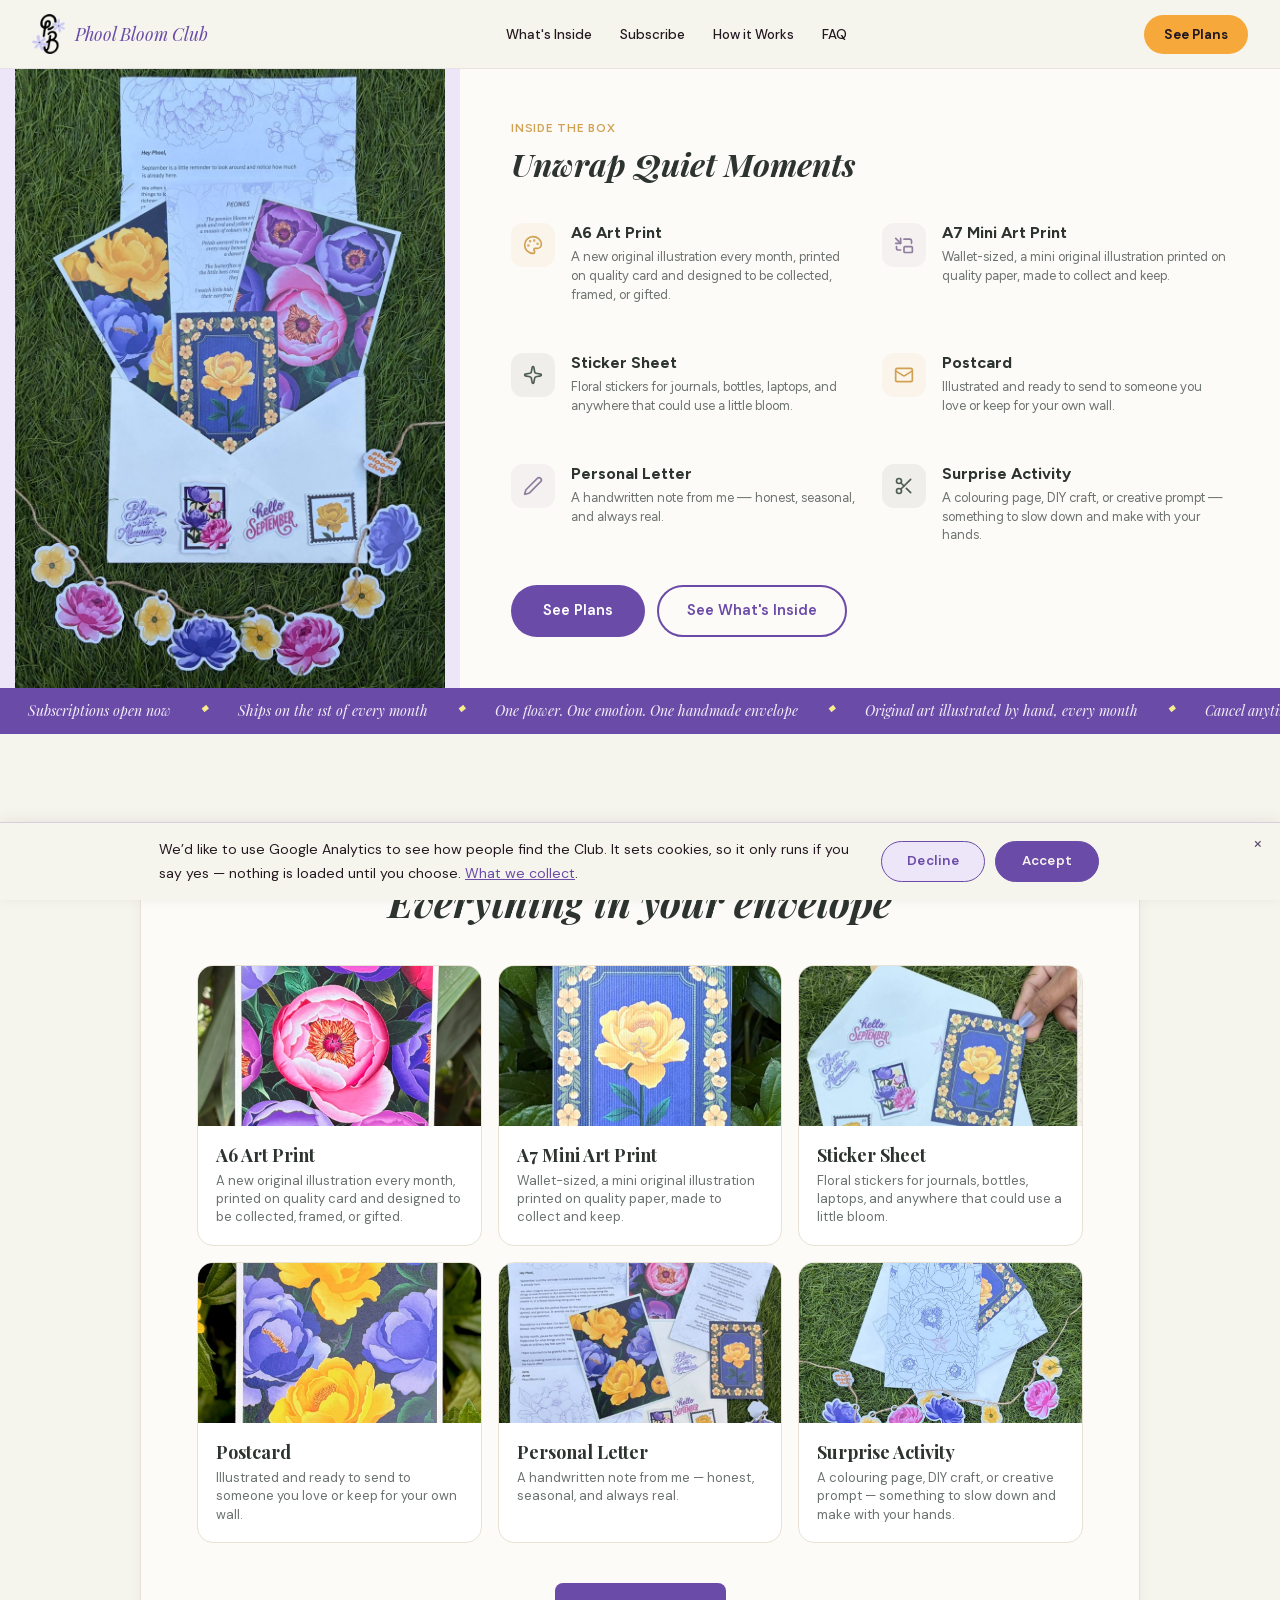
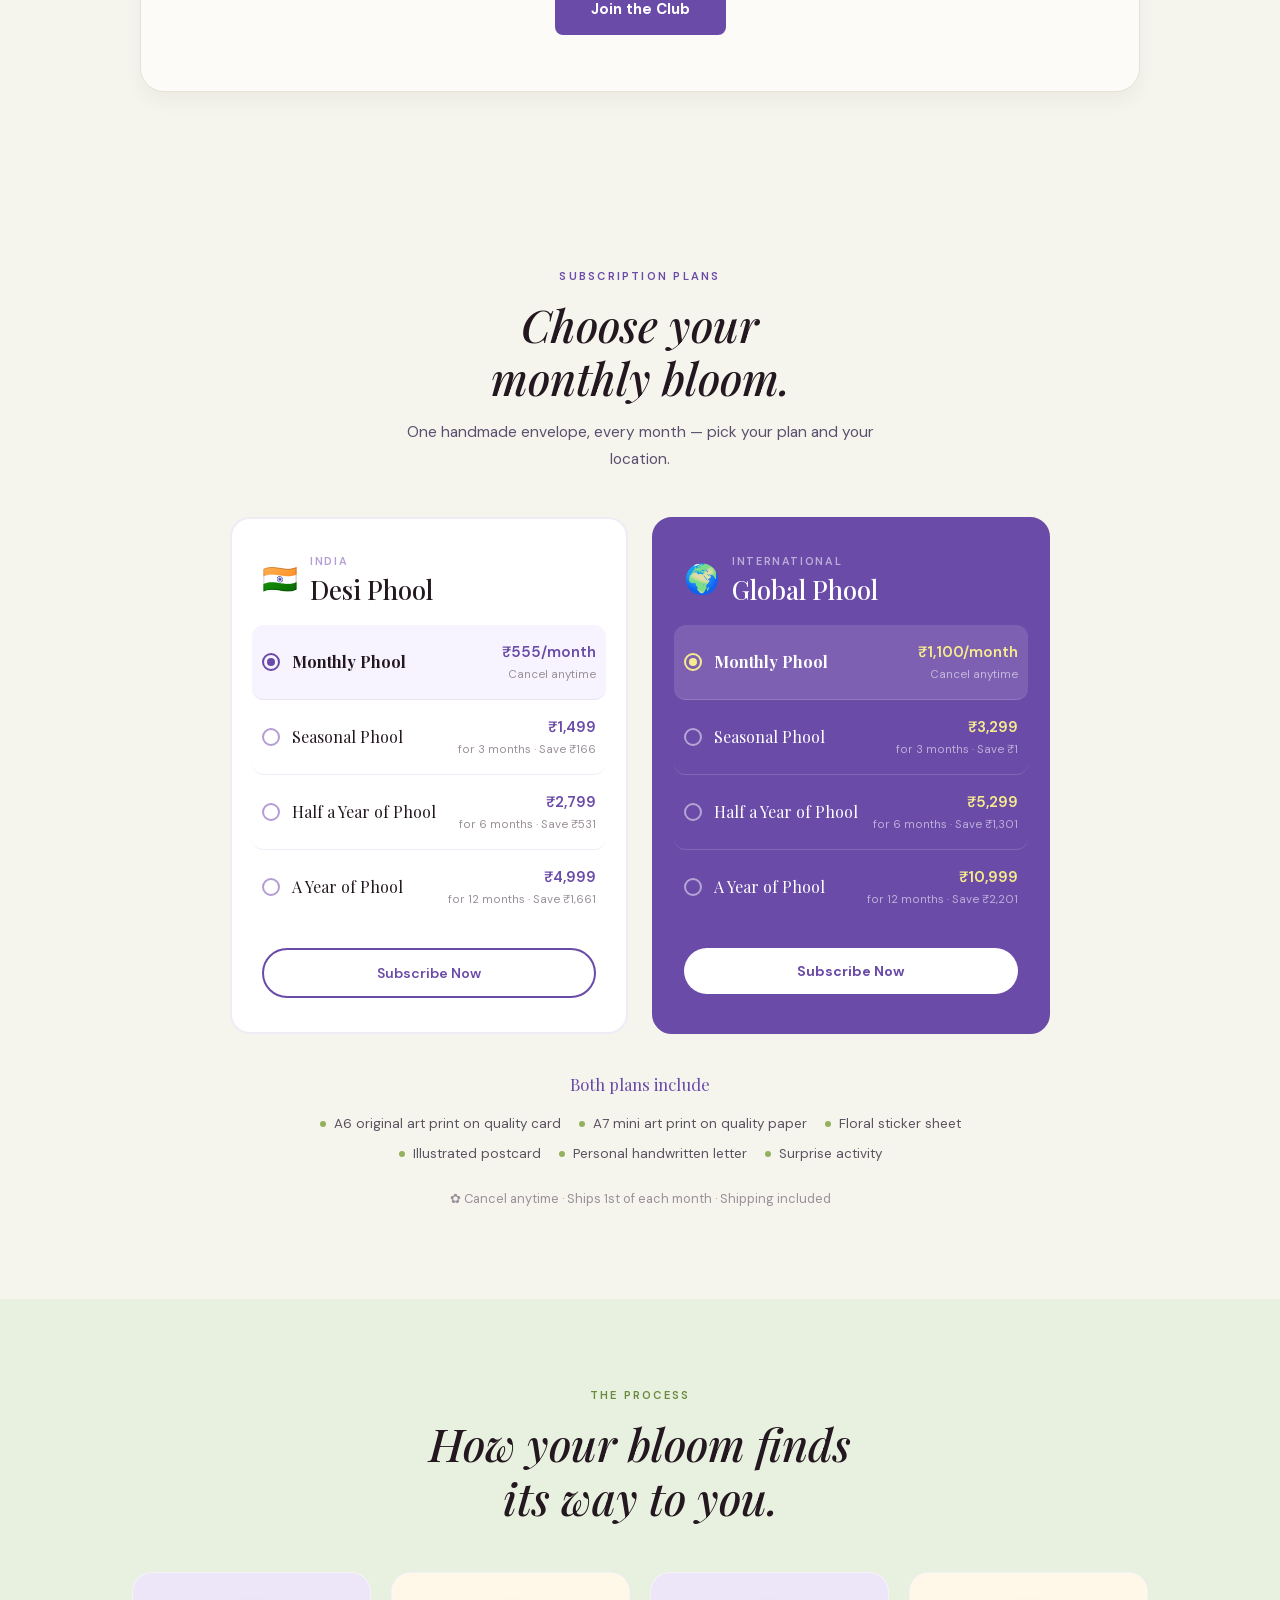
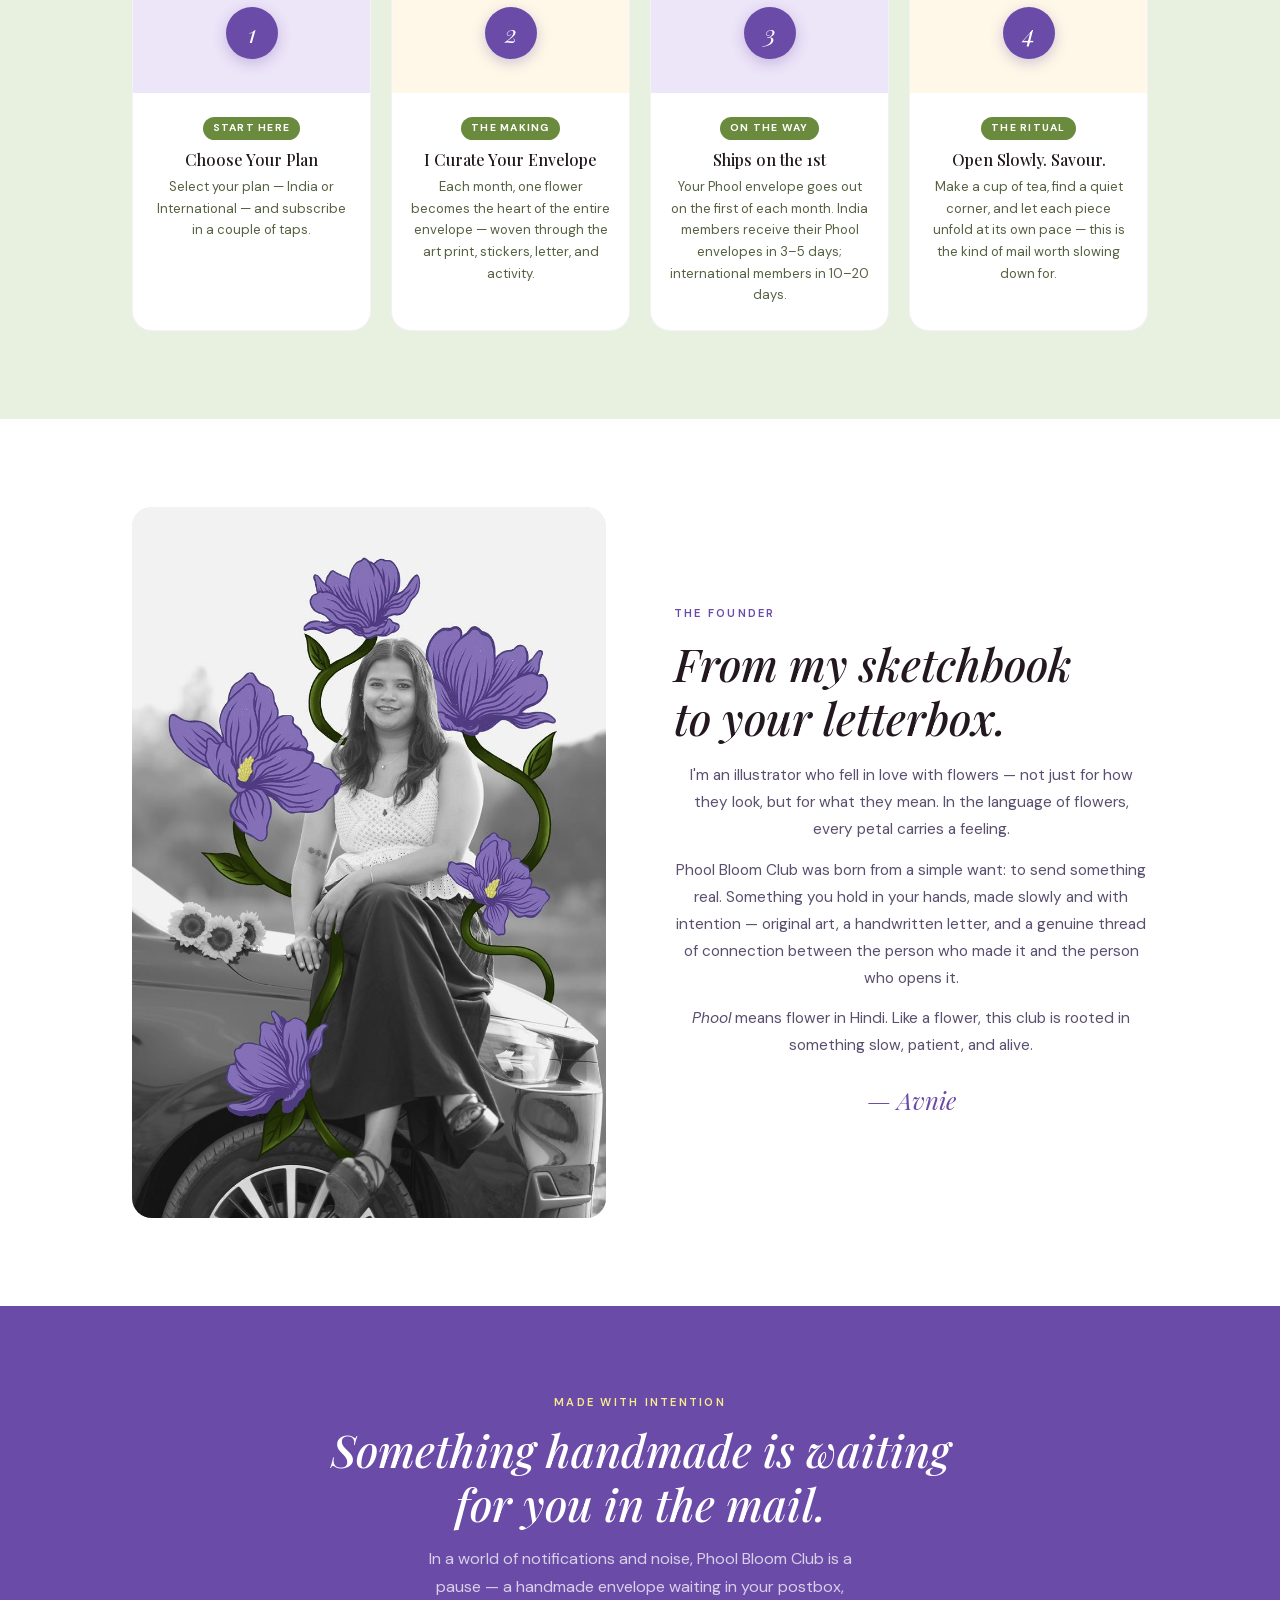
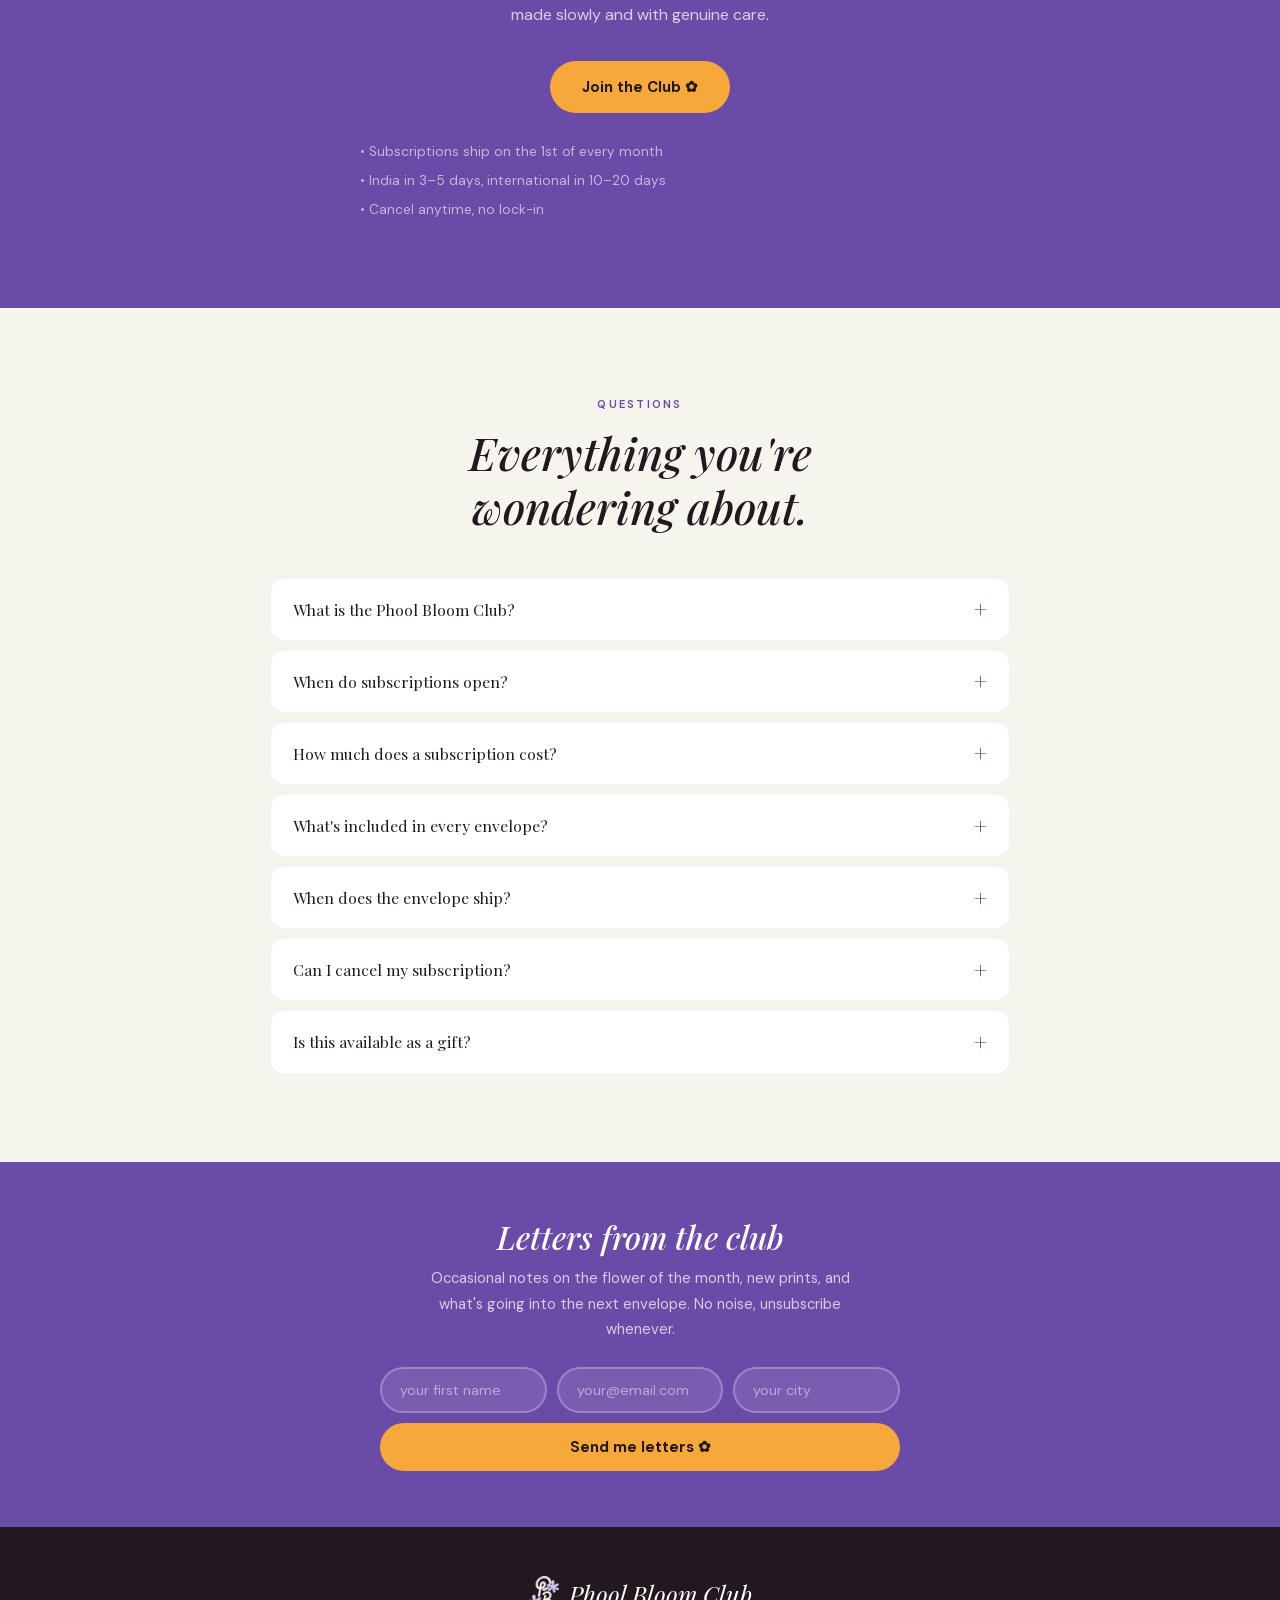
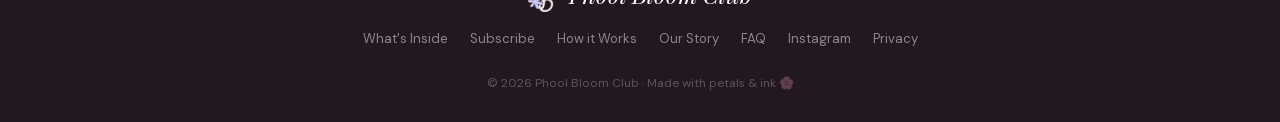
==== commit 2ef6bd77: "Replace envelope photos with September peony shoot and update alt text Co-Authored-By: Claude Opus 5" ====
--- a/index.html
+++ b/index.html
@@ -471,7 +471,7 @@
 <section class="unwrap-section" id="inside">
     <div class="unwrap-panel reveal">
       <div class="unwrap-media">
-        <img src="images/envelope/inside-the-box.jpg" alt="An overhead flat-lay of the month's envelope contents — art prints, a sticker sheet, a colouring page, a letter and a postcard arranged on kraft paper" loading="lazy">
+        <img src="images/envelope/inside-the-box.jpg" alt="An open white envelope holding this month's peony art prints, mini print and letter, with floral stickers on the front and a paper peony garland laid across the grass" loading="lazy">
       </div>
       <div class="unwrap-content">
         <div class="unwrap-head">
@@ -559,7 +559,7 @@
       <div class="envelope-grid">
         <div class="envelope-card">
           <div class="envelope-card-media">
-            <img class="envelope-card-img" src="images/envelope/a6-art-print.jpg" alt="A6 art print of magenta and purple cosmos flowers on cream card, surrounded by dried pressed cosmos blooms on linen and wood" loading="lazy">
+            <img class="envelope-card-img" src="images/envelope/a6-art-print.jpg" alt="A6 art print of pink, lilac and violet peonies on a dark leafy background, held up in front of green bamboo leaves" loading="lazy">
           </div>
           <div class="envelope-card-body">
             <h4>A6 Art Print</h4>
@@ -569,7 +569,7 @@
 
         <div class="envelope-card">
           <div class="envelope-card-media">
-            <img class="envelope-card-img" src="images/envelope/a7-mini-art-print.jpg" alt="A7 mini art print of white and pink cosmos on a deep violet, star-flecked background, resting on sunlit wood among dried petals and lavender" loading="lazy">
+            <img class="envelope-card-img" src="images/envelope/a7-mini-art-print.jpg" alt="A7 mini art print of a single yellow peony inside a border of small cream flowers on deep blue, resting on green leaves" loading="lazy">
           </div>
           <div class="envelope-card-body">
             <h4>A7 Mini Art Print</h4>
@@ -579,7 +579,7 @@
 
         <div class="envelope-card">
           <div class="envelope-card-media">
-            <img class="envelope-card-img" src="images/envelope/sticker-sheet.jpg" alt="A hand peeling a purple cosmos sticker from a cream sheet of floral and star stickers, on a wooden table beside a kraft notebook" loading="lazy">
+            <img class="envelope-card-img" src="images/envelope/sticker-sheet.jpg" alt="Peony stickers, a Hello September sticker and a yellow-peony stamp sticker on a white envelope, beside the mini print on grass" loading="lazy">
           </div>
           <div class="envelope-card-body">
             <h4>Sticker Sheet</h4>
@@ -589,7 +589,7 @@
 
         <div class="envelope-card">
           <div class="envelope-card-media">
-            <img class="envelope-card-img" src="images/envelope/postcard.jpg" alt="Lilac postcard illustrated with orange and blue flowers, lying beside kraft envelopes sealed with dark red wax and sprigs of dried lavender" loading="lazy">
+            <img class="envelope-card-img" src="images/envelope/postcard.jpg" alt="Postcard illustrated with yellow and periwinkle peonies on a dark background, laid among green leaves and small yellow flowers" loading="lazy">
           </div>
           <div class="envelope-card-body">
             <h4>Postcard</h4>
@@ -599,7 +599,7 @@
 
         <div class="envelope-card">
           <div class="envelope-card-media">
-            <img class="envelope-card-img" src="images/envelope/personal-letter.jpg" alt="The founding member letter, opening &quot;Dear Founding Phool, Welcome!&quot;, on textured paper laid over linen with dried flowers alongside" loading="lazy">
+            <img class="envelope-card-img" src="images/envelope/personal-letter.jpg" alt="The September letter, opening &quot;Hey Phool&quot;, laid out with a peony poem, art prints, the mini print and stickers on grass" loading="lazy">
           </div>
           <div class="envelope-card-body">
             <h4>Personal Letter</h4>
@@ -609,7 +609,7 @@
 
         <div class="envelope-card">
           <div class="envelope-card-media">
-            <img class="envelope-card-img" src="images/envelope/surprise-activity.jpg" alt="A cosmos colouring page part filled in with pink and yellow, coloured pencils resting beside it on crumpled kraft paper" loading="lazy">
+            <img class="envelope-card-img" src="images/envelope/surprise-activity.jpg" alt="A peony colouring page on white envelopes, with a garland of paper peonies strung on twine across the grass" loading="lazy">
           </div>
           <div class="envelope-card-body">
             <h4>Surprise Activity</h4>
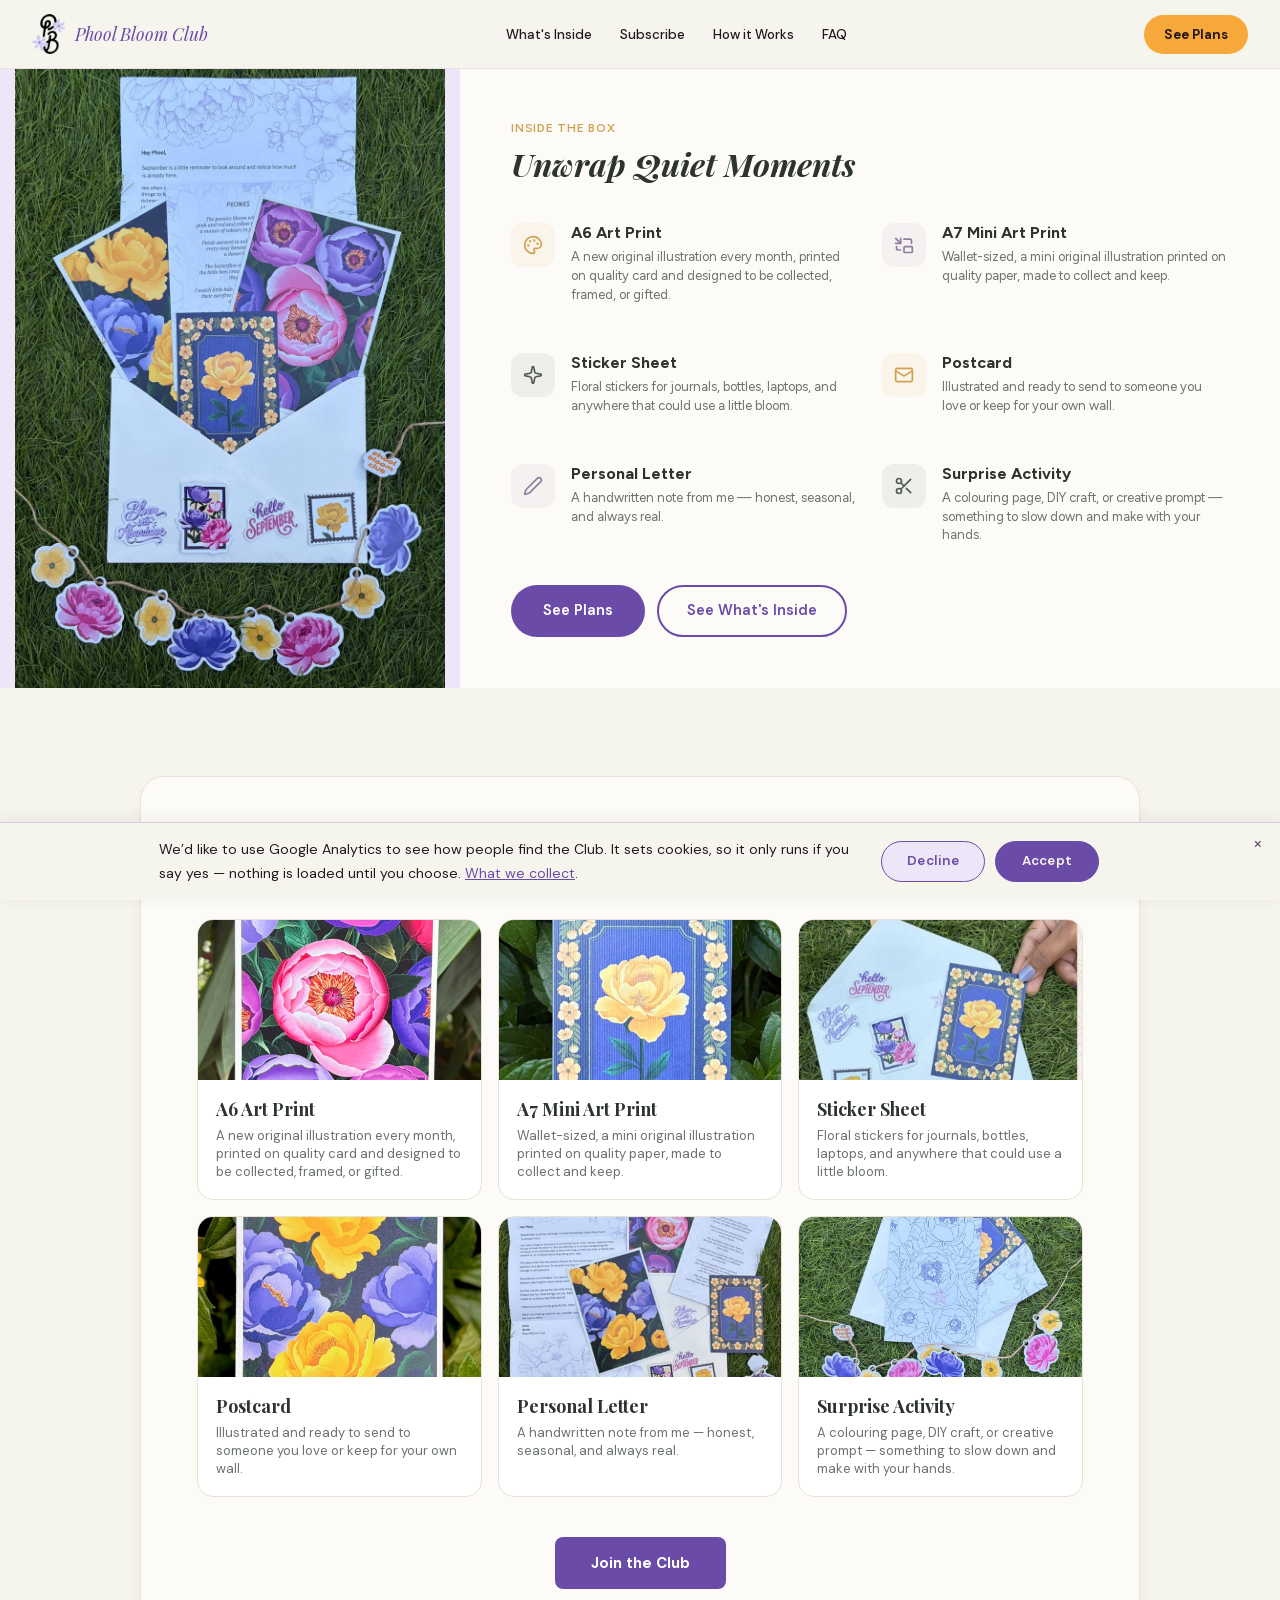
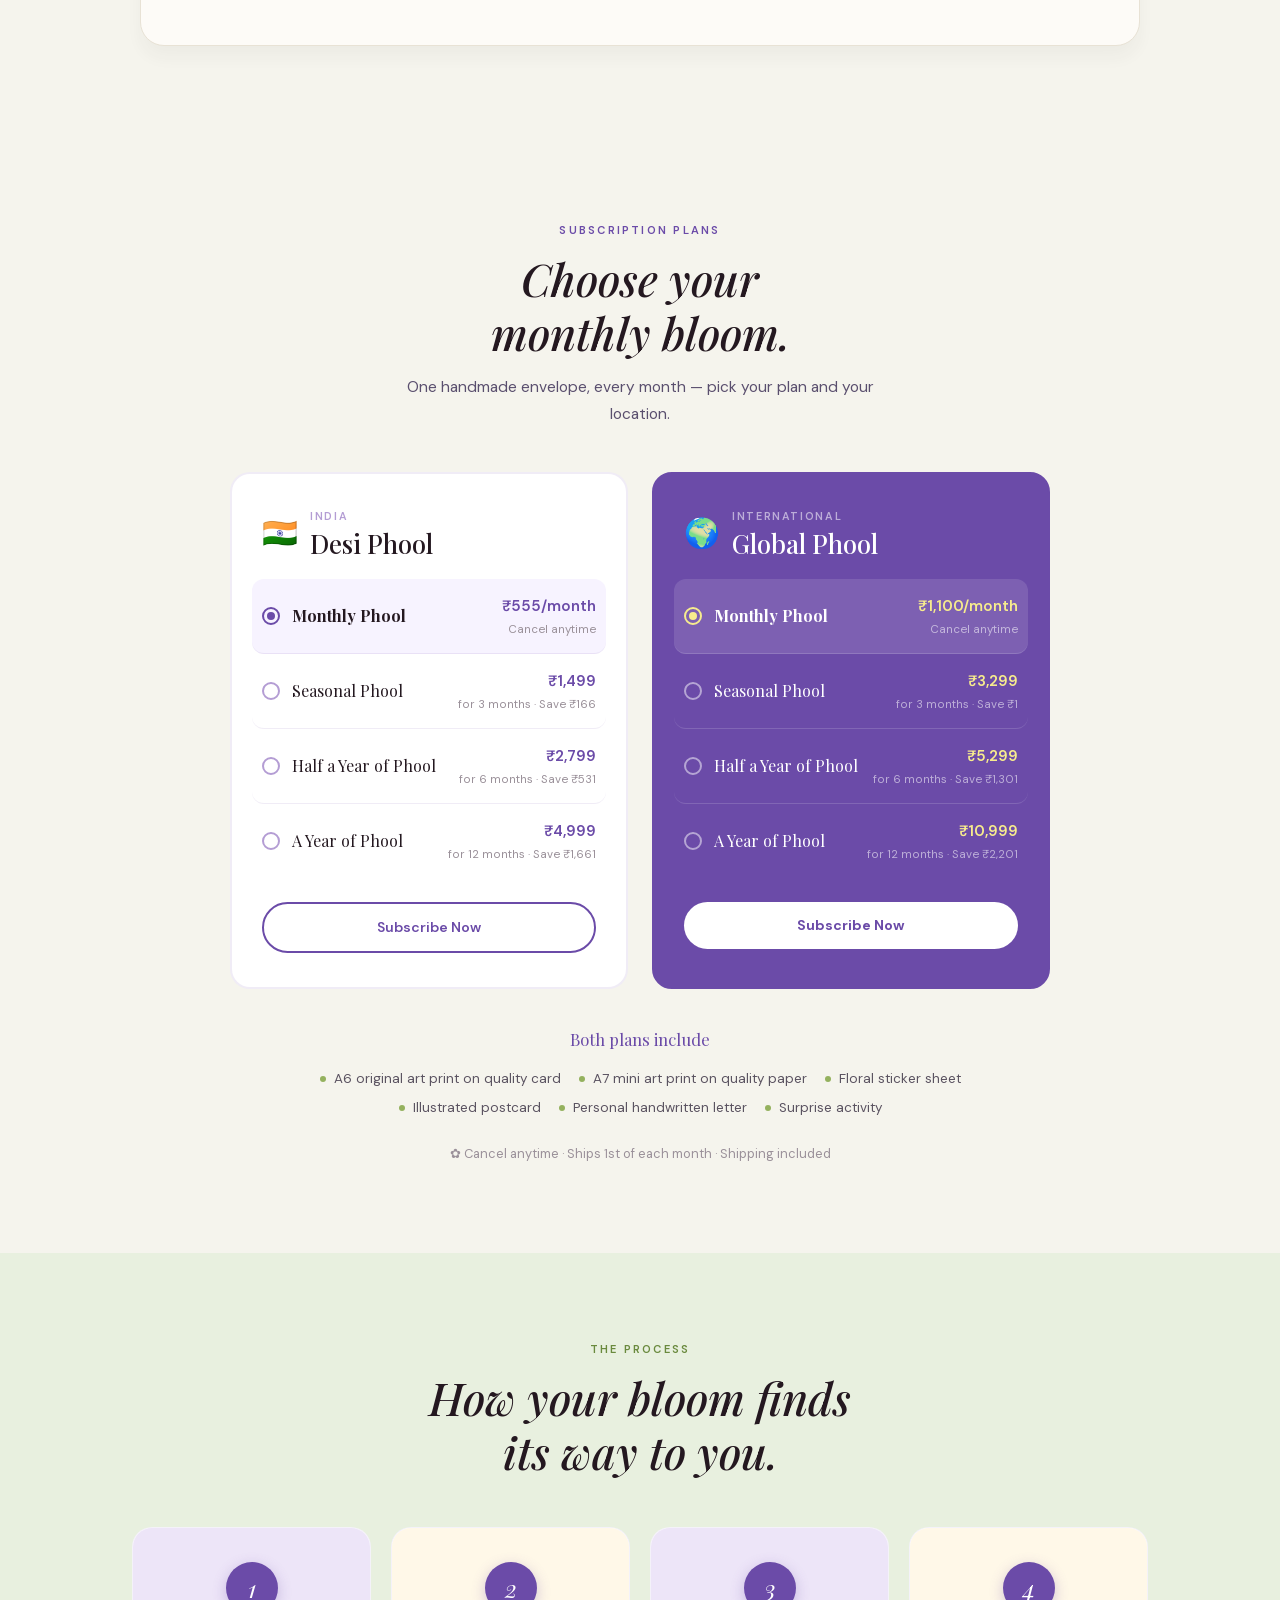
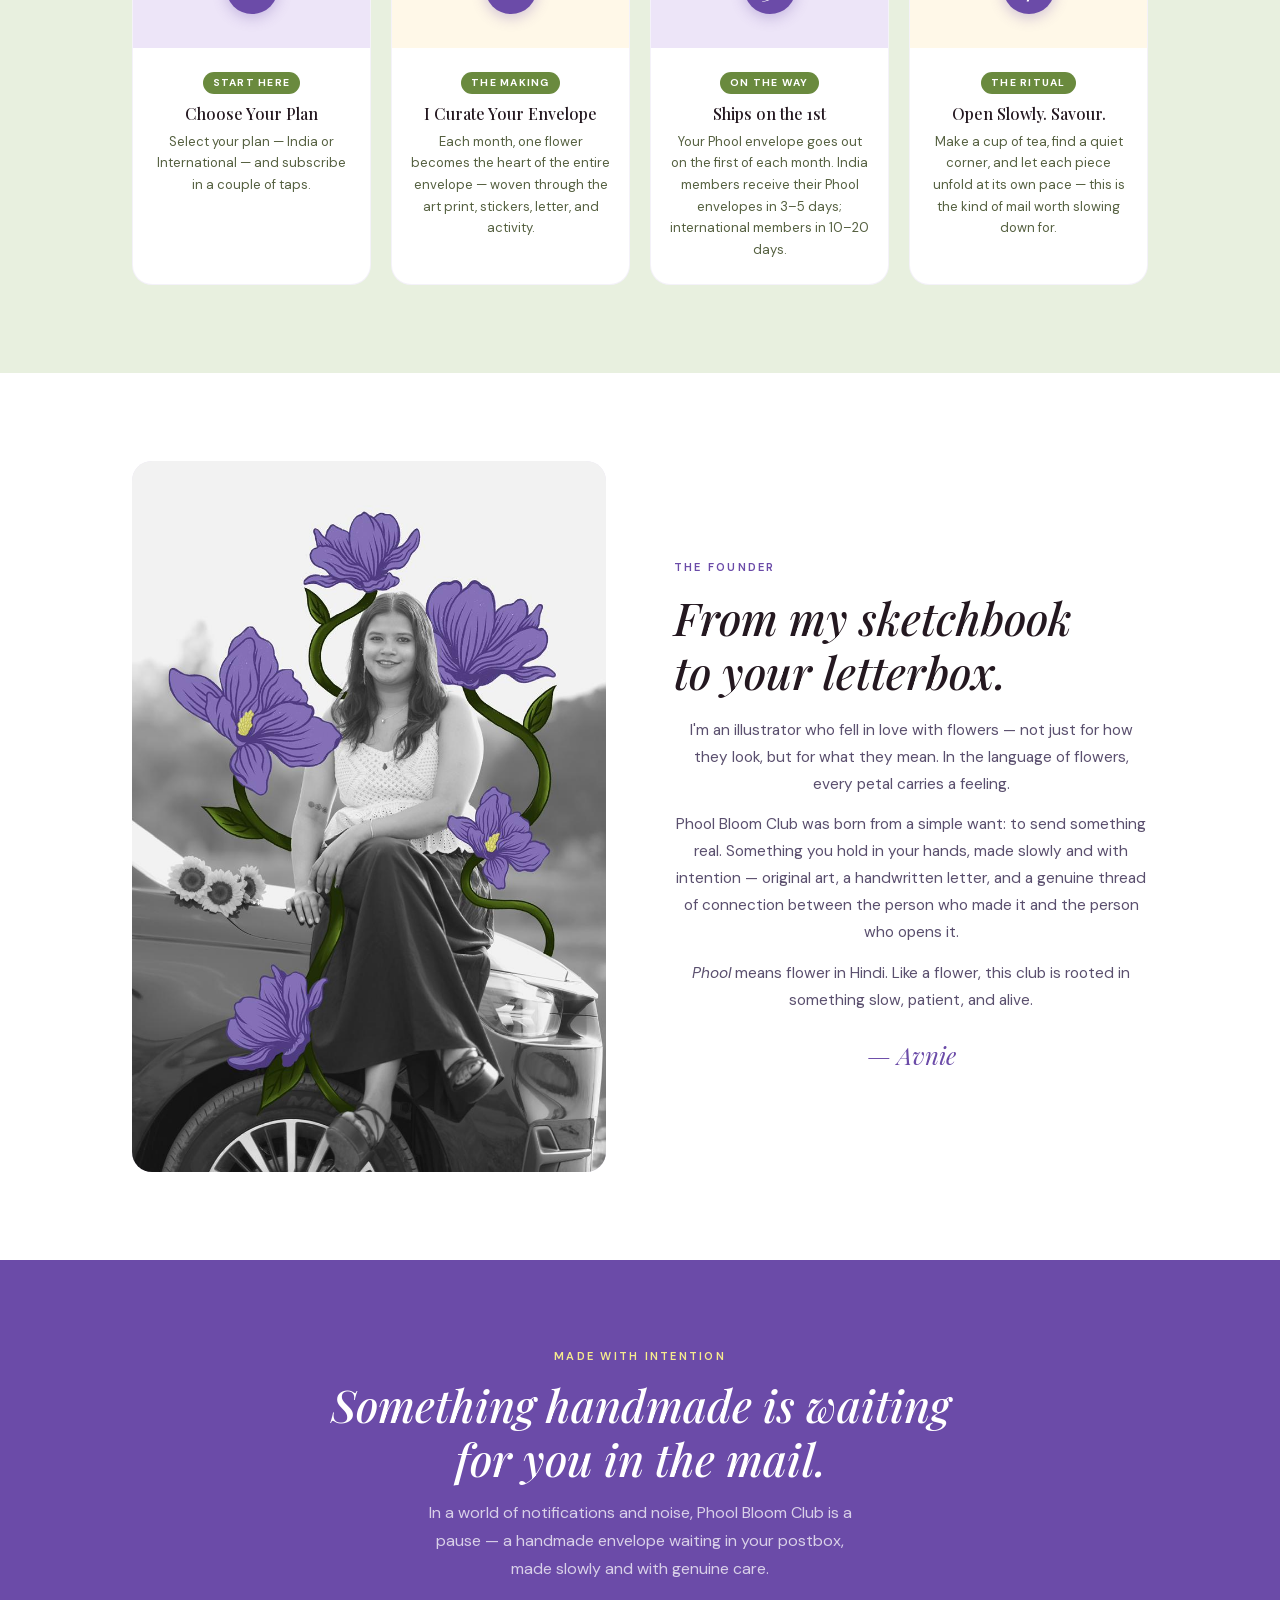
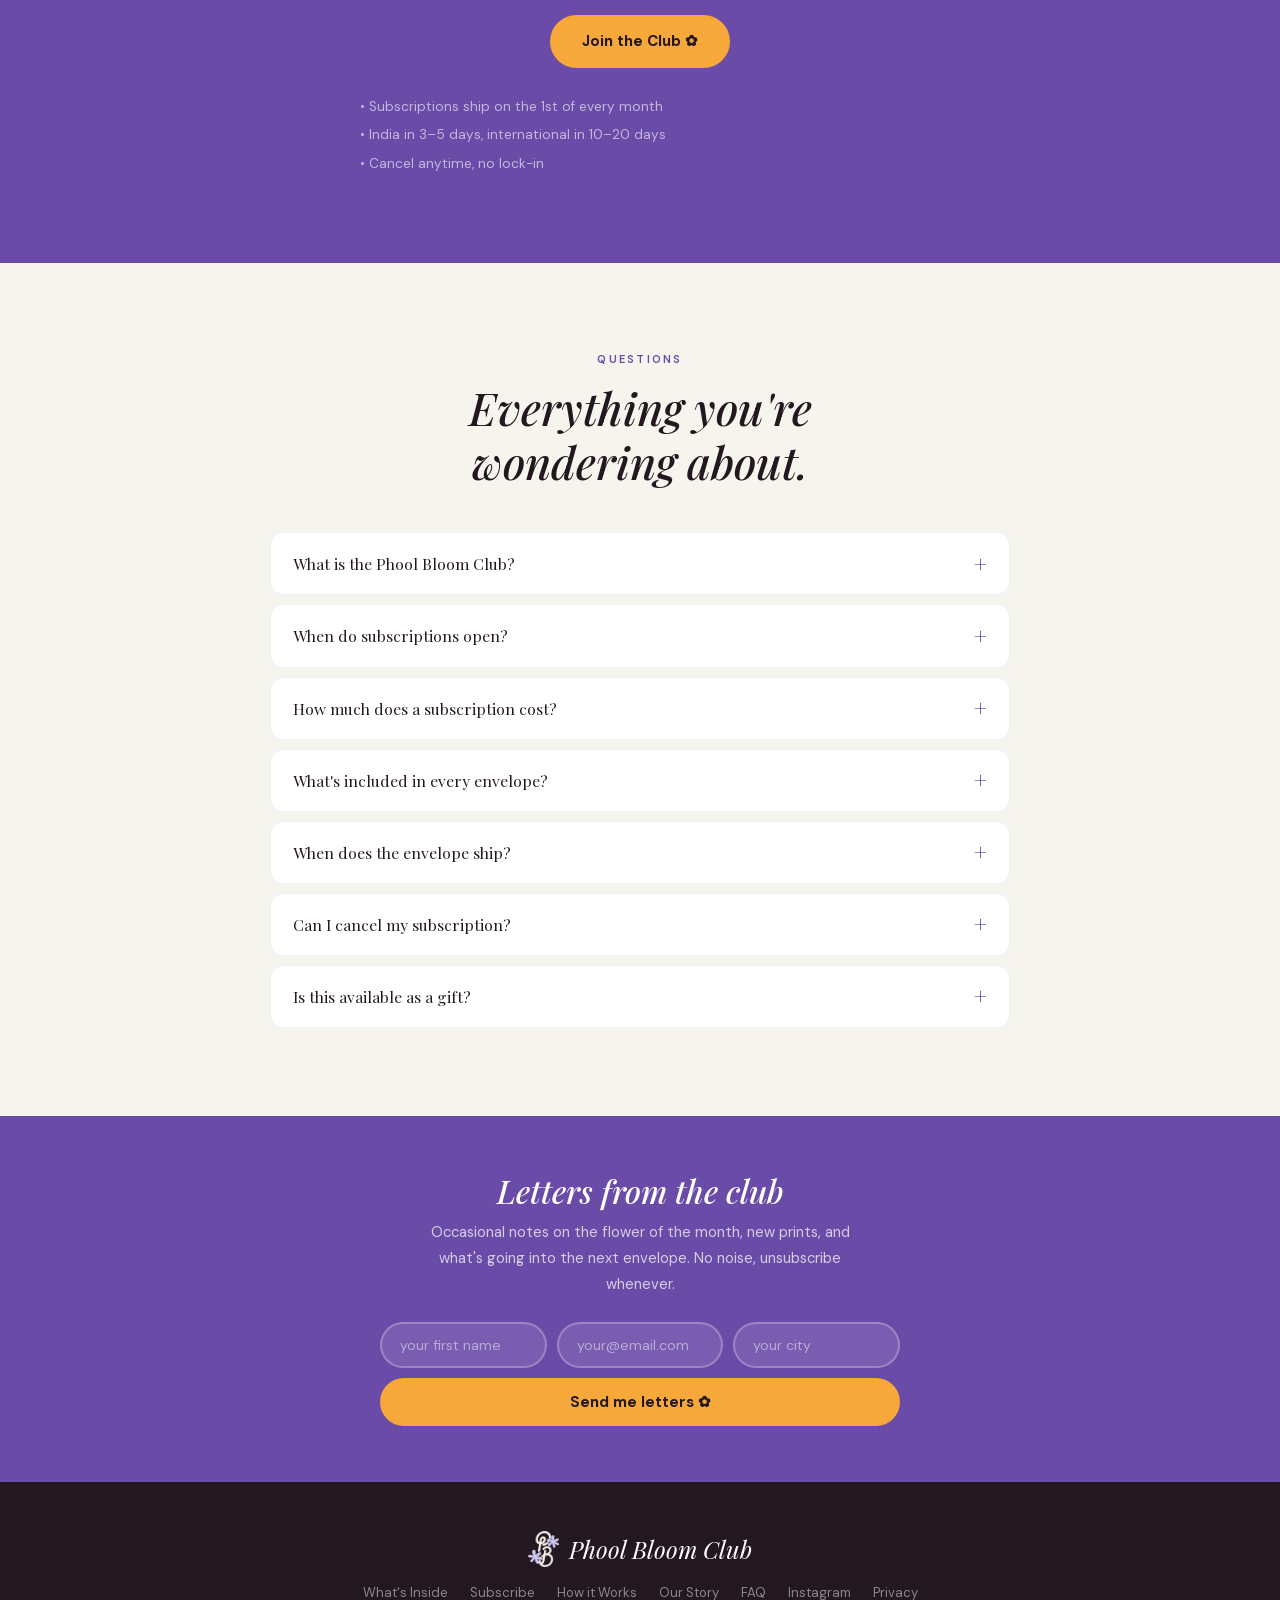
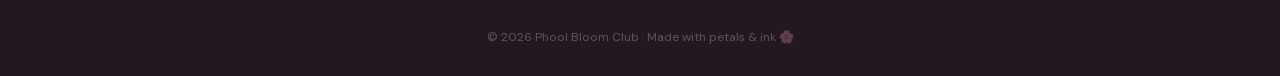
==== commit e306da4e: "Centre hero photo with its text on wide screens and remove ticker Co-Authored-By: Claude Opus 5 (1M " ====
--- a/index.html
+++ b/index.html
@@ -82,11 +82,6 @@
 .section-header p{max-width:480px;margin:0 auto;color:#5a4f6e;font-size:.97rem}
 
 /* ══ TICKER ══ */
-.ticker-wrap{background:var(--purple);padding:10px 0;overflow:hidden;white-space:nowrap}
-.ticker-inner{display:inline-flex;animation:tick 32s linear infinite}
-.ticker-inner span{font-family:'Playfair Display',serif;font-style:italic;font-size:0.88rem;color:rgba(255,255,255,.9);padding:0 28px}
-.ticker-inner .td{color:var(--yellow);font-size:0.6rem;vertical-align:middle;padding:0 2px}
-@keyframes tick{from{transform:translateX(0)}to{transform:translateX(-50%)}}
 
 /* ══ UNWRAP QUIET MOMENTS (Figma: Desktop-B-Overlay-Split 1:644) ══ */
 .unwrap-section{padding:68px 0 0;background:var(--cream);position:relative}
@@ -99,6 +94,11 @@
      desktop leaves the contained photo stranded in 300px of lavender. */
   grid-template-columns:minmax(300px,min(38%,460px)) 1fr;
   align-items:stretch;
+  /* On wide screens the photo sat pinned to the left edge with the text
+     centred far away in the remaining width. Pad both sides equally so the
+     photo and text stay together as one centred 1320px block, while the
+     panel background still runs full-bleed. Below 1320px this is 0. */
+  padding-inline:max(0px,calc((100% - 1320px) / 2));
 }
 .unwrap-media{position:relative;min-height:min(78vh,620px);background:var(--purple-light);align-self:stretch}
 /* contain, not cover: the photo is a 900x1300 flat-lay of the whole envelope
@@ -530,25 +530,6 @@
     </div>
 </section>
 
-<!-- ══ TICKER ══ -->
-<div class="ticker-wrap">
-  <div class="ticker-inner">
-    <span>Subscriptions open now</span><span class="td">◆</span>
-    <span>Ships on the 1st of every month</span><span class="td">◆</span>
-    <span>One flower. One emotion. One handmade envelope</span><span class="td">◆</span>
-    <span>Original art illustrated by hand, every month</span><span class="td">◆</span>
-    <span>Cancel anytime</span><span class="td">◆</span>
-    <span>India ₹555 · International ₹1100</span><span class="td">◆</span>
-    <span>Handmade in Pune, sent worldwide</span><span class="td">◆</span>
-    <span>Subscriptions open now</span><span class="td">◆</span>
-    <span>Ships on the 1st of every month</span><span class="td">◆</span>
-    <span>One flower. One emotion. One handmade envelope</span><span class="td">◆</span>
-    <span>Original art illustrated by hand, every month</span><span class="td">◆</span>
-    <span>Cancel anytime</span><span class="td">◆</span>
-    <span>India ₹555 · International ₹1100</span><span class="td">◆</span>
-    <span>Handmade in Pune, sent worldwide</span><span class="td">◆</span>
-  </div>
-</div>
 
 <!-- ═══ EVERYTHING IN YOUR ENVELOPE ═══ -->
 <section class="envelope-section" id="envelope">
